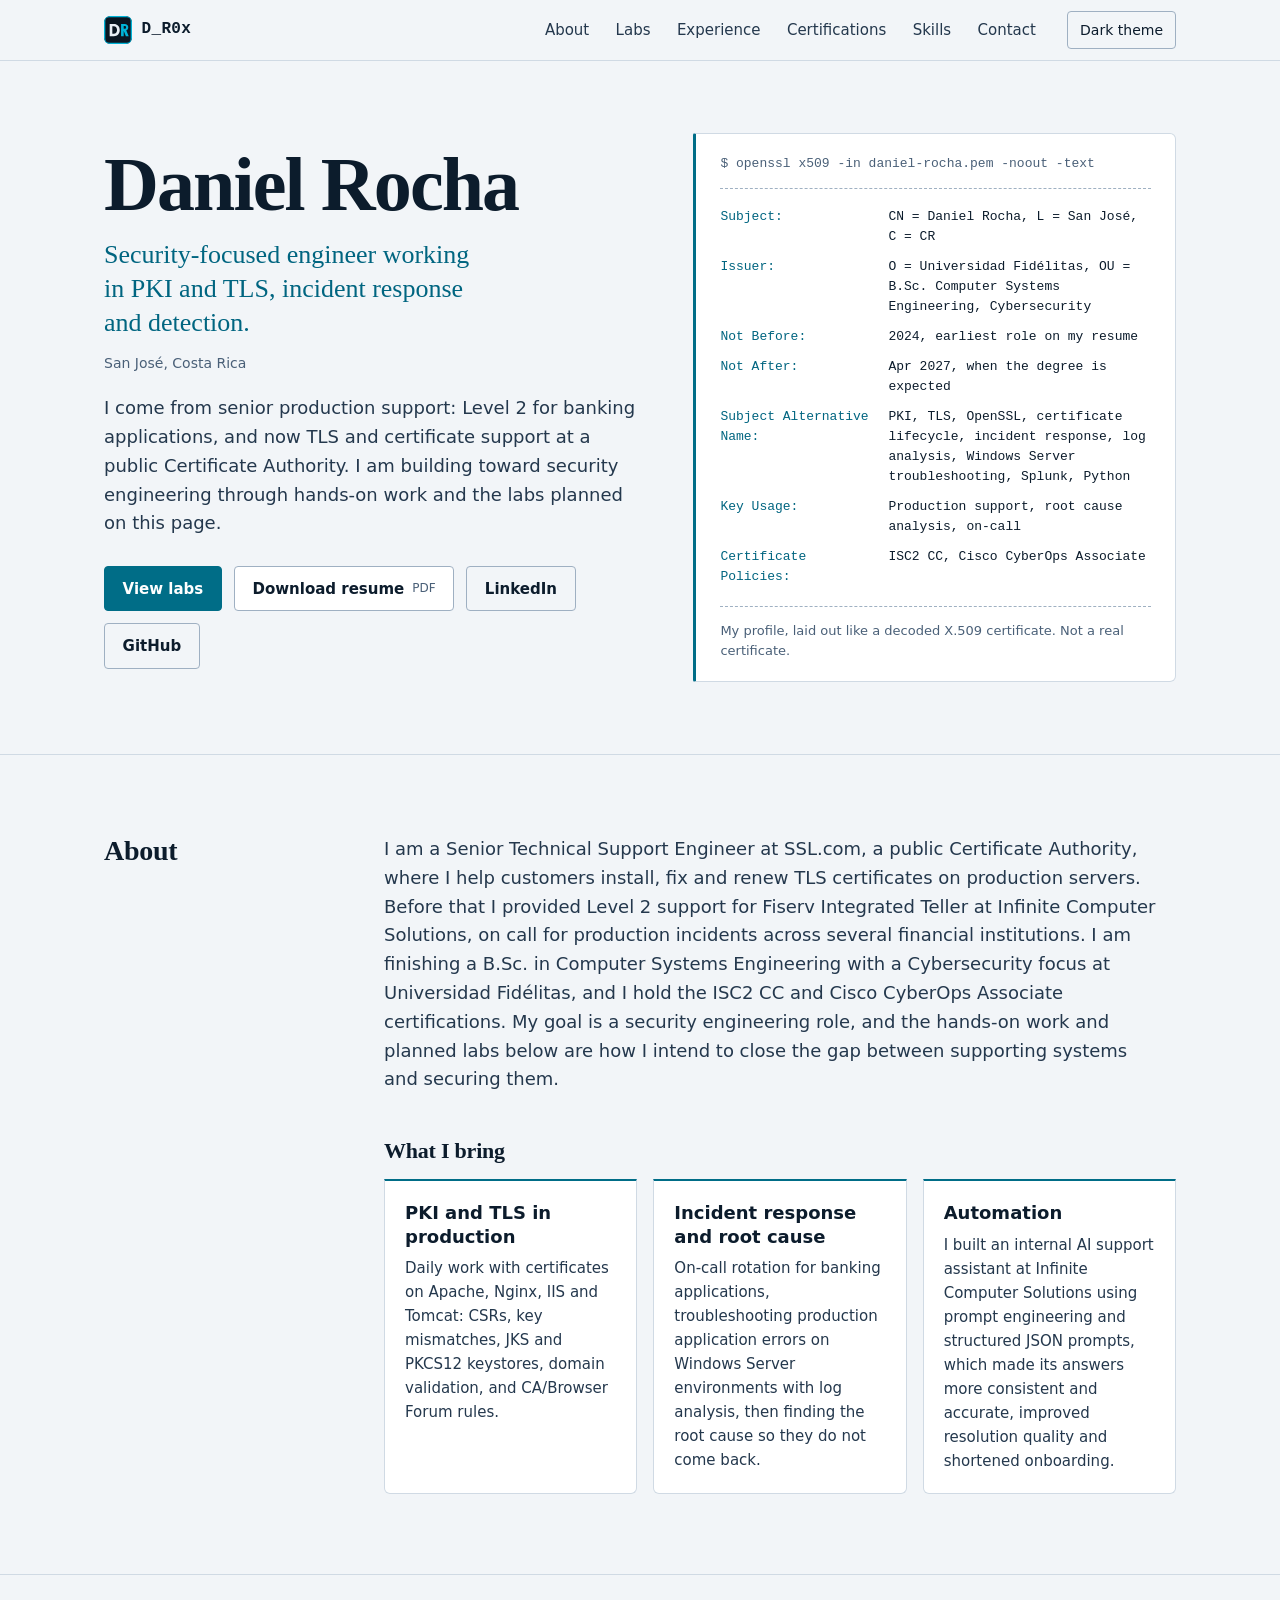
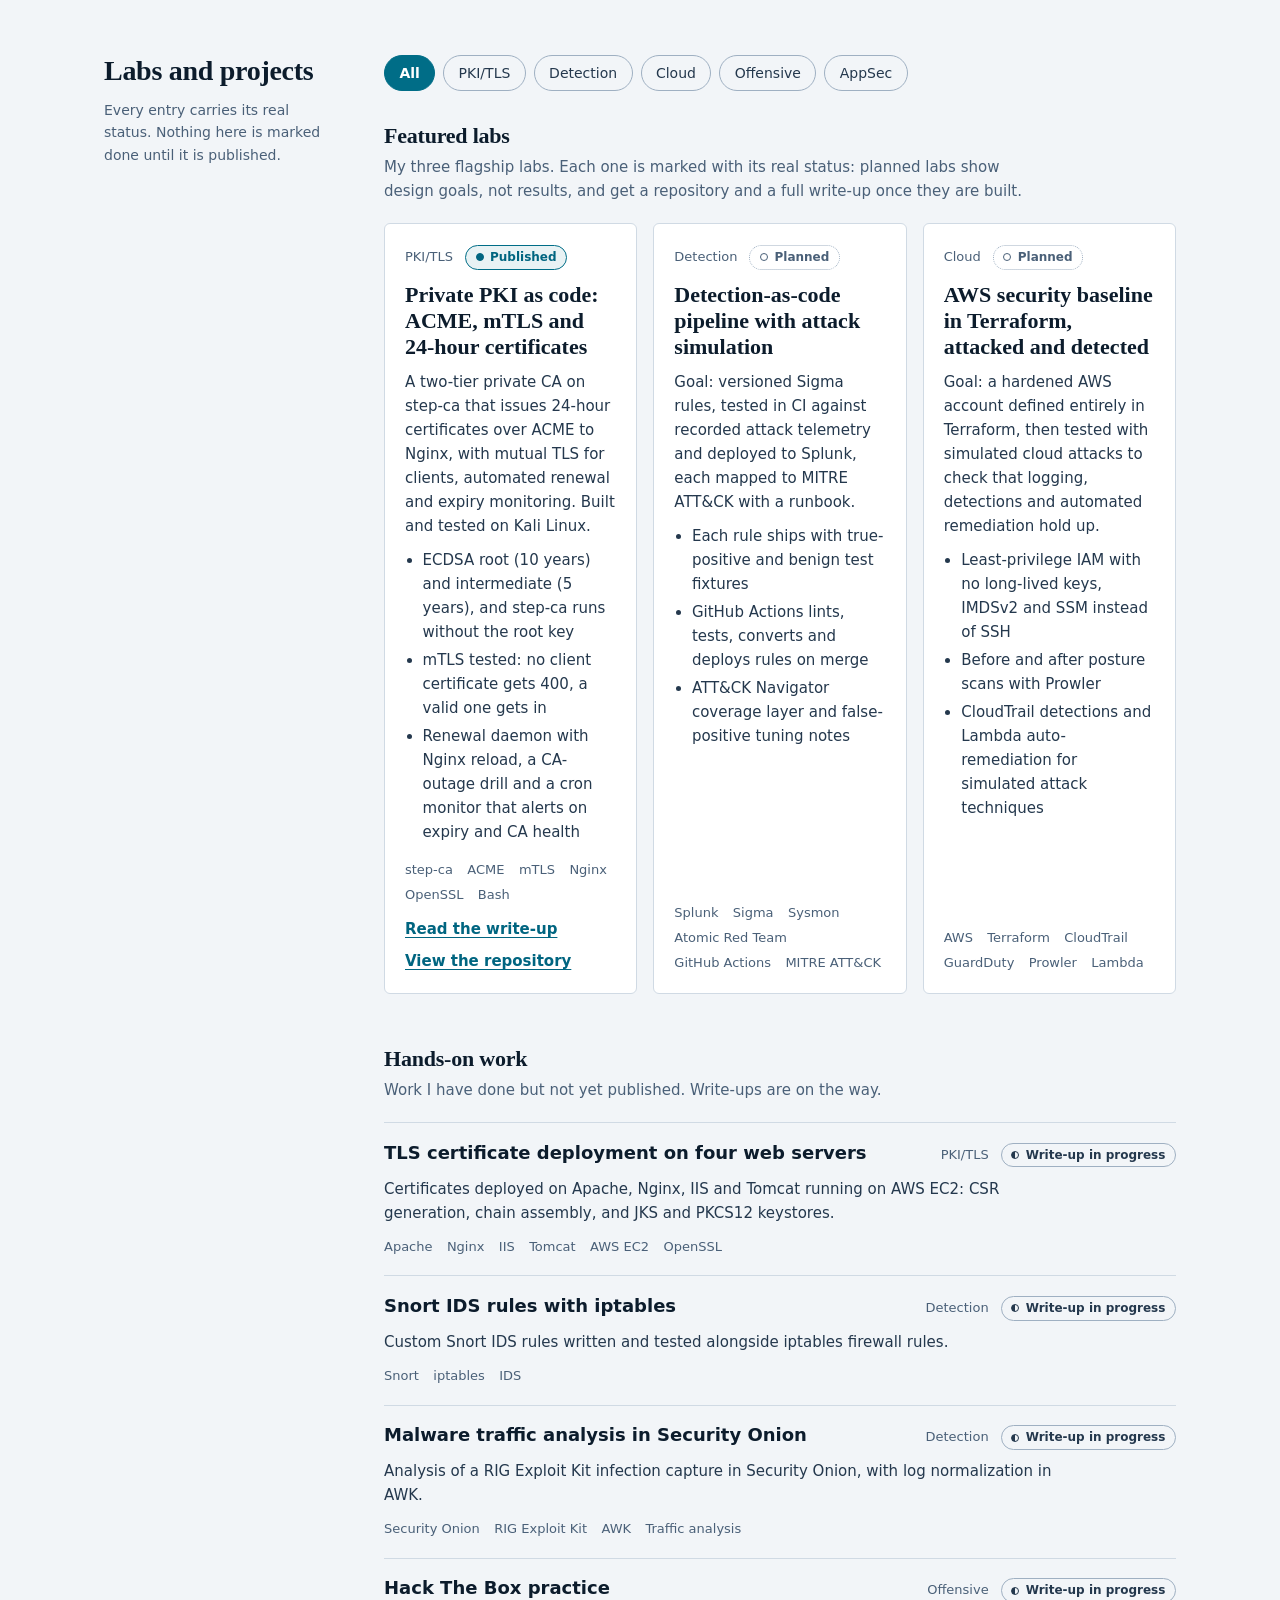
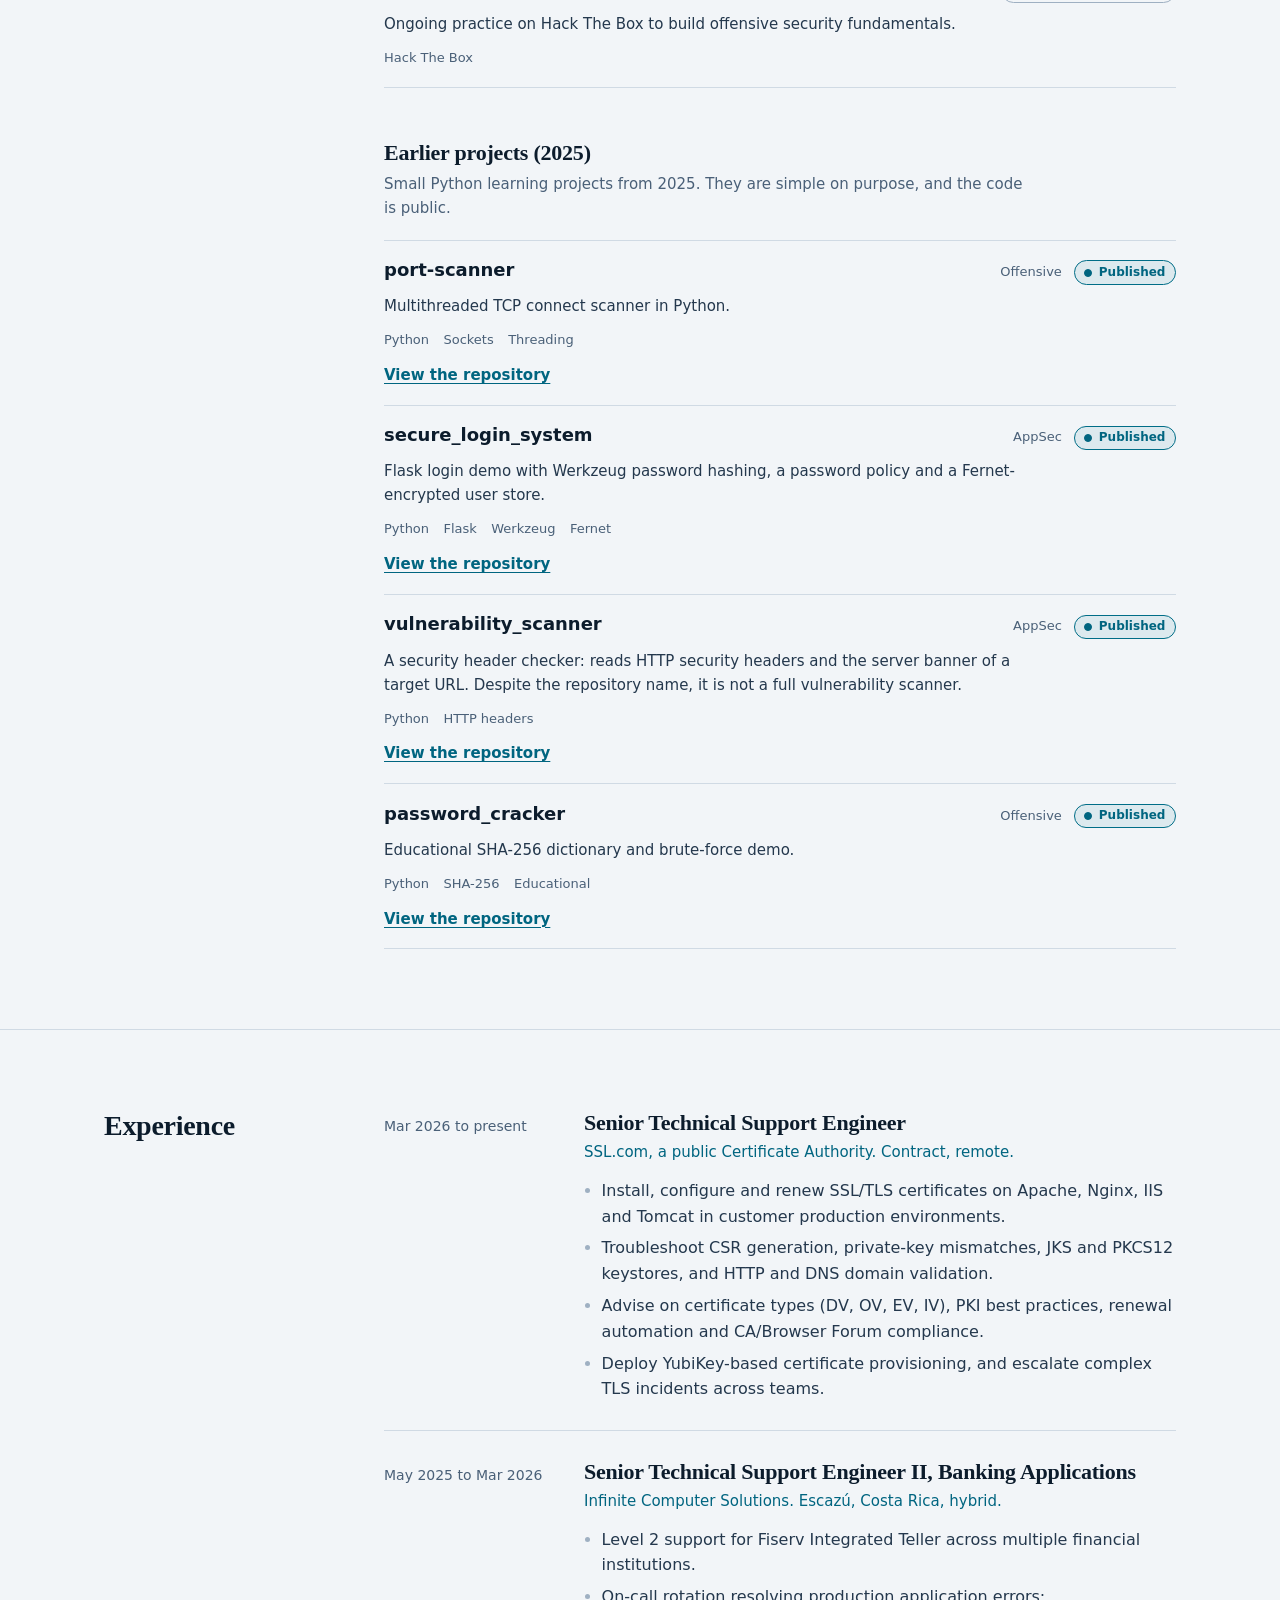
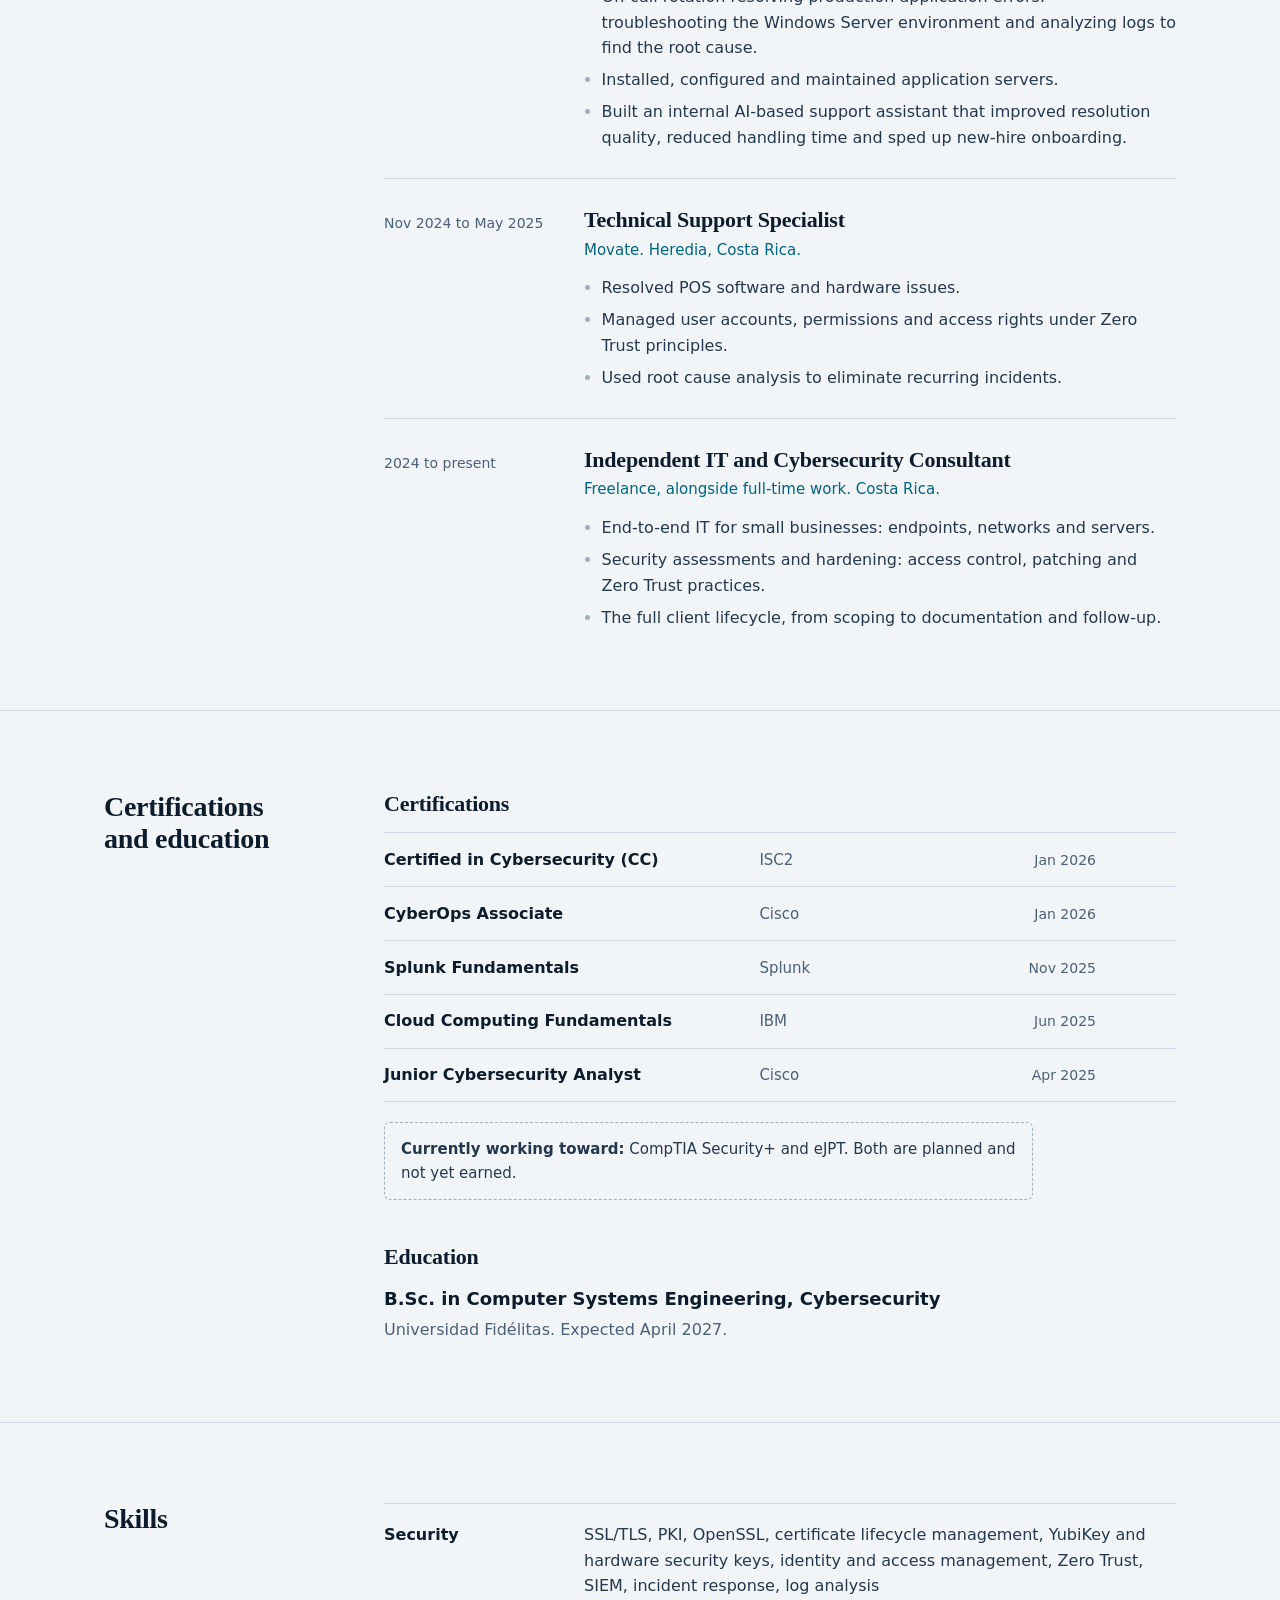
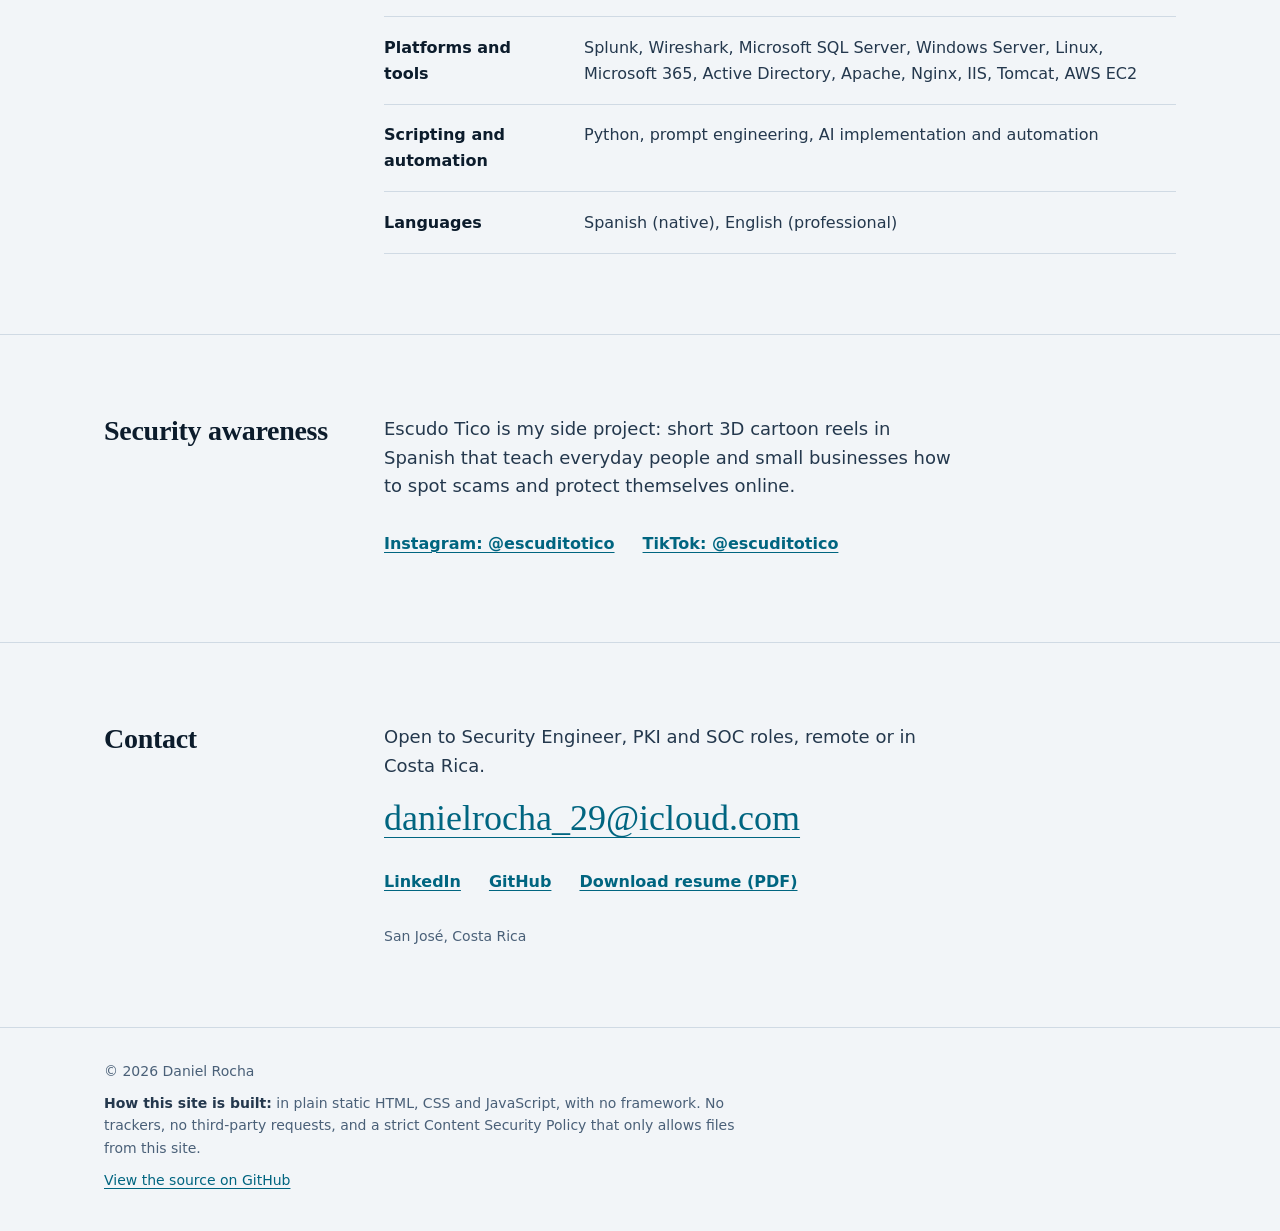
==== index.html @ aeaef0de "Experience: describe Infinite on-call work accurately (application errors, Windows Server), drop SQL" ====
<!DOCTYPE html>
<html lang="en">
<head>
  <meta charset="utf-8">
  <meta name="viewport" content="width=device-width, initial-scale=1">
  <meta http-equiv="Content-Security-Policy" content="default-src 'self'; script-src 'self'; style-src 'self'; img-src 'self'; font-src 'self'; connect-src 'none'; object-src 'none'; base-uri 'self'; form-action 'none'">
  <meta name="referrer" content="strict-origin-when-cross-origin">

  <title>Daniel Rocha | Security-focused engineer: PKI, TLS, incident response, detection</title>
  <meta name="description" content="Daniel Rocha is a security-focused engineer in San José, Costa Rica. He comes from senior production support in banking and at a public Certificate Authority, and does hands-on lab work in TLS and detection.">
  <meta name="author" content="Daniel Rocha">
  <link rel="canonical" href="https://rocha-29.github.io/my_portfolio/">

  <meta property="og:type" content="website">
  <meta property="og:site_name" content="Daniel Rocha">
  <meta property="og:title" content="Daniel Rocha | Security-focused engineer">
  <meta property="og:description" content="PKI and TLS, incident response and detection. Senior production support in banking and at a public Certificate Authority, building toward security engineering.">
  <meta property="og:url" content="https://rocha-29.github.io/my_portfolio/">
  <meta property="og:image" content="https://rocha-29.github.io/my_portfolio/assets/og-preview.png">
  <meta property="og:image:width" content="1200">
  <meta property="og:image:height" content="630">
  <meta property="og:image:alt" content="Daniel Rocha, security-focused engineer: PKI and TLS, incident response, detection.">
  <meta property="og:locale" content="en_US">
  <meta name="twitter:card" content="summary_large_image">
  <meta name="twitter:title" content="Daniel Rocha | Security-focused engineer">
  <meta name="twitter:description" content="PKI and TLS, incident response and detection. Senior production support in banking and at a public Certificate Authority, building toward security engineering.">
  <meta name="twitter:image" content="https://rocha-29.github.io/my_portfolio/assets/og-preview.png">
  <meta name="twitter:image:alt" content="Daniel Rocha, security-focused engineer: PKI and TLS, incident response, detection.">

  <meta name="color-scheme" content="dark light">
  <meta name="theme-color" content="#0b1622">
  <link rel="icon" href="assets/favicon.svg" type="image/svg+xml">
  <link rel="stylesheet" href="css/styles.css">
  <script src="js/theme.js"></script>

  <script type="application/ld+json">
  {
    "@context": "https://schema.org",
    "@type": "Person",
    "name": "Daniel Rocha",
    "alternateName": "D_R0x",
    "url": "https://rocha-29.github.io/my_portfolio/",
    "image": "https://rocha-29.github.io/my_portfolio/assets/og-preview.png",
    "email": "mailto:danielrocha_29@icloud.com",
    "jobTitle": "Senior Technical Support Engineer",
    "description": "Security-focused engineer working in PKI and TLS, incident response and detection.",
    "address": {
      "@type": "PostalAddress",
      "addressLocality": "San José",
      "addressCountry": "CR"
    },
    "alumniOf": {
      "@type": "CollegeOrUniversity",
      "name": "Universidad Fidélitas"
    },
    "worksFor": {
      "@type": "Organization",
      "name": "SSL.com"
    },
    "knowsLanguage": ["es", "en"],
    "knowsAbout": ["Public key infrastructure", "TLS", "OpenSSL", "Certificate lifecycle management", "Incident response", "Log analysis", "SIEM", "Splunk", "Python", "Prompt engineering"],
    "sameAs": [
      "https://www.linkedin.com/in/daniel-r-ba8a61173",
      "https://github.com/rocha-29"
    ]
  }
  </script>
</head>
<body>
  <a class="skip-link" href="#main">Skip to main content</a>

  <header class="site-header">
    <div class="wrap header-inner">
      <a class="wordmark" href="#top" aria-label="D_R0x, Daniel Rocha: back to top">
        <img src="assets/favicon.svg" alt="" width="28" height="28">
        <span>D_R0x</span>
      </a>
      <nav class="site-nav" aria-label="Main">
        <button type="button" class="menu-toggle" id="menu-toggle" aria-expanded="false" aria-controls="site-menu" hidden>Menu</button>
        <ul id="site-menu" class="site-menu">
          <li><a href="#about">About</a></li>
          <li><a href="#labs">Labs</a></li>
          <li><a href="#experience">Experience</a></li>
          <li><a href="#certifications">Certifications</a></li>
          <li><a href="#skills">Skills</a></li>
          <li><a href="#contact">Contact</a></li>
        </ul>
      </nav>
      <button type="button" class="theme-toggle" id="theme-toggle" hidden><span id="theme-toggle-label">Light theme</span></button>
    </div>
  </header>

  <main id="main" tabindex="-1">

    <!-- Hero -->
    <section class="hero" id="top" aria-labelledby="hero-title">
      <div class="wrap hero-grid">
        <div class="hero-copy">
          <h1 id="hero-title">Daniel Rocha</h1>
          <p class="positioning">Security-focused engineer working in PKI and TLS, incident response and detection.</p>
          <p class="location">San José, Costa Rica</p>
          <p class="value">I come from senior production support: Level 2 for banking applications, and now TLS and certificate support at a public Certificate Authority. I am building toward security engineering through hands-on work and the labs planned on this page.</p>
          <ul class="cta-list">
            <li><a class="button button--primary" href="#labs">View labs</a></li>
            <li><a class="button" href="assets/Daniel_Rocha_Resume.pdf" download>Download resume <span class="button-note">PDF</span></a></li>
            <li><a class="button button--quiet" href="https://www.linkedin.com/in/daniel-r-ba8a61173" rel="noopener noreferrer">LinkedIn</a></li>
            <li><a class="button button--quiet" href="https://github.com/rocha-29" rel="noopener noreferrer">GitHub</a></li>
          </ul>
        </div>

        <figure class="certificate" aria-labelledby="certificate-caption">
          <p class="certificate-command" aria-hidden="true">$ openssl x509 -in daniel-rocha.pem -noout -text</p>
          <dl class="certificate-fields">
            <div class="field">
              <dt>Subject</dt>
              <dd>CN = Daniel Rocha, L = San José, C = CR</dd>
            </div>
            <div class="field">
              <dt>Issuer</dt>
              <dd>O = Universidad Fidélitas, OU = B.Sc. Computer Systems Engineering, Cybersecurity</dd>
            </div>
            <div class="field">
              <dt>Not Before</dt>
              <dd>2024, earliest role on my resume</dd>
            </div>
            <div class="field">
              <dt>Not After</dt>
              <dd>Apr 2027, when the degree is expected</dd>
            </div>
            <div class="field">
              <dt>Subject Alternative Name</dt>
              <dd>PKI, TLS, OpenSSL, certificate lifecycle, incident response, log analysis, Windows Server troubleshooting, Splunk, Python</dd>
            </div>
            <div class="field">
              <dt>Key Usage</dt>
              <dd>Production support, root cause analysis, on-call</dd>
            </div>
            <div class="field">
              <dt>Certificate Policies</dt>
              <dd>ISC2 CC, Cisco CyberOps Associate</dd>
            </div>
          </dl>
          <figcaption id="certificate-caption">My profile, laid out like a decoded X.509 certificate. Not a real certificate.</figcaption>
        </figure>
      </div>
    </section>

    <!-- About -->
    <section class="section" id="about" aria-labelledby="about-title">
      <div class="wrap section-grid">
        <div class="section-rail">
          <h2 id="about-title">About</h2>
        </div>
        <div class="section-body">
          <div class="prose">
            <p>I am a Senior Technical Support Engineer at SSL.com, a public Certificate Authority, where I help customers install, fix and renew TLS certificates on production servers. Before that I provided Level 2 support for Fiserv Integrated Teller at Infinite Computer Solutions, on call for production incidents across several financial institutions. I am finishing a B.Sc. in Computer Systems Engineering with a Cybersecurity focus at Universidad Fidélitas, and I hold the ISC2 CC and Cisco CyberOps Associate certifications. My goal is a security engineering role, and the hands-on work and planned labs below are how I intend to close the gap between supporting systems and securing them.</p>
          </div>

          <h3 class="subhead">What I bring</h3>
          <ul class="bring-list">
            <li>
              <h4>PKI and TLS in production</h4>
              <p>Daily work with certificates on Apache, Nginx, IIS and Tomcat: CSRs, key mismatches, JKS and PKCS12 keystores, domain validation, and CA/Browser Forum rules.</p>
            </li>
            <li>
              <h4>Incident response and root cause</h4>
              <p>On-call rotation for banking applications, troubleshooting production application errors on Windows Server environments with log analysis, then finding the root cause so they do not come back.</p>
            </li>
            <li>
              <h4>Automation</h4>
              <p>I built an internal AI support assistant at Infinite Computer Solutions using prompt engineering and structured JSON prompts, which made its answers more consistent and accurate, improved resolution quality and shortened onboarding.</p>
            </li>
          </ul>
        </div>
      </div>
    </section>

    <!-- Labs -->
    <section class="section" id="labs" aria-labelledby="labs-title">
      <div class="wrap section-grid">
        <div class="section-rail">
          <h2 id="labs-title">Labs and projects</h2>
          <p class="rail-note">Every entry carries its real status. Nothing here is marked done until it is published.</p>
        </div>
        <div class="section-body">
          <div class="filters" id="lab-filters" role="group" aria-label="Filter labs by category" hidden></div>
          <p class="visually-hidden" id="lab-filter-status" role="status" aria-live="polite"></p>

          <div id="labs-root">
      <!-- BEGIN:labs -->
      <section class="lab-group lab-group--featured" id="labs-featured" aria-labelledby="labs-featured-title">
        <h3 id="labs-featured-title">Featured labs</h3>
        <p class="group-note">My three flagship labs. Each one is marked with its real status: planned labs show design goals, not results, and get a repository and a full write-up once they are built.</p>
        <ul class="lab-list">
        <li class="lab" id="flagship-1" data-category="PKI/TLS">
          <div class="lab-head">
            <h4 class="lab-title">Private PKI as code: ACME, mTLS and 24-hour certificates</h4>
            <p class="lab-meta"><span class="category">PKI/TLS</span> <span class="badge badge--published">Published</span></p>
          </div>
          <p class="lab-summary">A two-tier private CA on step-ca that issues 24-hour certificates over ACME to Nginx, with mutual TLS for clients, automated renewal and expiry monitoring. Built and tested on Kali Linux.</p>
          <ul class="lab-highlights">
            <li>ECDSA root (10 years) and intermediate (5 years), and step-ca runs without the root key</li>
            <li>mTLS tested: no client certificate gets 400, a valid one gets in</li>
            <li>Renewal daemon with Nginx reload, a CA-outage drill and a cron monitor that alerts on expiry and CA health</li>
          </ul>
          <ul class="tags" aria-label="Tools and topics">
            <li>step-ca</li>
            <li>ACME</li>
            <li>mTLS</li>
            <li>Nginx</li>
            <li>OpenSSL</li>
            <li>Bash</li>
          </ul>
          <p class="lab-links">
            <a href="https://github.com/rocha-29/private-pki-lab#readme" rel="noopener noreferrer" aria-label="Read the write-up for Private PKI as code: ACME, mTLS and 24-hour certificates">Read the write-up</a>
            <a href="https://github.com/rocha-29/private-pki-lab" rel="noopener noreferrer" aria-label="View the repository for Private PKI as code: ACME, mTLS and 24-hour certificates">View the repository</a>
          </p>
        </li>
        <li class="lab" id="flagship-2" data-category="Detection">
          <div class="lab-head">
            <h4 class="lab-title">Detection-as-code pipeline with attack simulation</h4>
            <p class="lab-meta"><span class="category">Detection</span> <span class="badge badge--planned">Planned</span></p>
          </div>
          <p class="lab-summary">Goal: versioned Sigma rules, tested in CI against recorded attack telemetry and deployed to Splunk, each mapped to MITRE ATT&amp;CK with a runbook.</p>
          <ul class="lab-highlights">
            <li>Each rule ships with true-positive and benign test fixtures</li>
            <li>GitHub Actions lints, tests, converts and deploys rules on merge</li>
            <li>ATT&amp;CK Navigator coverage layer and false-positive tuning notes</li>
          </ul>
          <ul class="tags" aria-label="Tools and topics">
            <li>Splunk</li>
            <li>Sigma</li>
            <li>Sysmon</li>
            <li>Atomic Red Team</li>
            <li>GitHub Actions</li>
            <li>MITRE ATT&amp;CK</li>
          </ul>
        </li>
        <li class="lab" id="flagship-3" data-category="Cloud">
          <div class="lab-head">
            <h4 class="lab-title">AWS security baseline in Terraform, attacked and detected</h4>
            <p class="lab-meta"><span class="category">Cloud</span> <span class="badge badge--planned">Planned</span></p>
          </div>
          <p class="lab-summary">Goal: a hardened AWS account defined entirely in Terraform, then tested with simulated cloud attacks to check that logging, detections and automated remediation hold up.</p>
          <ul class="lab-highlights">
            <li>Least-privilege IAM with no long-lived keys, IMDSv2 and SSM instead of SSH</li>
            <li>Before and after posture scans with Prowler</li>
            <li>CloudTrail detections and Lambda auto-remediation for simulated attack techniques</li>
          </ul>
          <ul class="tags" aria-label="Tools and topics">
            <li>AWS</li>
            <li>Terraform</li>
            <li>CloudTrail</li>
            <li>GuardDuty</li>
            <li>Prowler</li>
            <li>Lambda</li>
          </ul>
        </li>
        </ul>
      </section>
      <section class="lab-group lab-group--rows" id="labs-hands-on" aria-labelledby="labs-hands-on-title">
        <h3 id="labs-hands-on-title">Hands-on work</h3>
        <p class="group-note">Work I have done but not yet published. Write-ups are on the way.</p>
        <ul class="lab-list">
        <li class="lab" id="tls-deployment" data-category="PKI/TLS">
          <div class="lab-head">
            <h4 class="lab-title">TLS certificate deployment on four web servers</h4>
            <p class="lab-meta"><span class="category">PKI/TLS</span> <span class="badge badge--writeup">Write-up in progress</span></p>
          </div>
          <p class="lab-summary">Certificates deployed on Apache, Nginx, IIS and Tomcat running on AWS EC2: CSR generation, chain assembly, and JKS and PKCS12 keystores.</p>
          <ul class="tags" aria-label="Tools and topics">
            <li>Apache</li>
            <li>Nginx</li>
            <li>IIS</li>
            <li>Tomcat</li>
            <li>AWS EC2</li>
            <li>OpenSSL</li>
          </ul>
        </li>
        <li class="lab" id="snort-iptables" data-category="Detection">
          <div class="lab-head">
            <h4 class="lab-title">Snort IDS rules with iptables</h4>
            <p class="lab-meta"><span class="category">Detection</span> <span class="badge badge--writeup">Write-up in progress</span></p>
          </div>
          <p class="lab-summary">Custom Snort IDS rules written and tested alongside iptables firewall rules.</p>
          <ul class="tags" aria-label="Tools and topics">
            <li>Snort</li>
            <li>iptables</li>
            <li>IDS</li>
          </ul>
        </li>
        <li class="lab" id="security-onion-rig-ek" data-category="Detection">
          <div class="lab-head">
            <h4 class="lab-title">Malware traffic analysis in Security Onion</h4>
            <p class="lab-meta"><span class="category">Detection</span> <span class="badge badge--writeup">Write-up in progress</span></p>
          </div>
          <p class="lab-summary">Analysis of a RIG Exploit Kit infection capture in Security Onion, with log normalization in AWK.</p>
          <ul class="tags" aria-label="Tools and topics">
            <li>Security Onion</li>
            <li>RIG Exploit Kit</li>
            <li>AWK</li>
            <li>Traffic analysis</li>
          </ul>
        </li>
        <li class="lab" id="hack-the-box" data-category="Offensive">
          <div class="lab-head">
            <h4 class="lab-title">Hack The Box practice</h4>
            <p class="lab-meta"><span class="category">Offensive</span> <span class="badge badge--writeup">Write-up in progress</span></p>
          </div>
          <p class="lab-summary">Ongoing practice on Hack The Box to build offensive security fundamentals.</p>
          <ul class="tags" aria-label="Tools and topics">
            <li>Hack The Box</li>
          </ul>
        </li>
        </ul>
      </section>
      <section class="lab-group lab-group--rows" id="labs-earlier" aria-labelledby="labs-earlier-title">
        <h3 id="labs-earlier-title">Earlier projects (2025)</h3>
        <p class="group-note">Small Python learning projects from 2025. They are simple on purpose, and the code is public.</p>
        <ul class="lab-list">
        <li class="lab" id="port-scanner" data-category="Offensive">
          <div class="lab-head">
            <h4 class="lab-title">port-scanner</h4>
            <p class="lab-meta"><span class="category">Offensive</span> <span class="badge badge--published">Published</span></p>
          </div>
          <p class="lab-summary">Multithreaded TCP connect scanner in Python.</p>
          <ul class="tags" aria-label="Tools and topics">
            <li>Python</li>
            <li>Sockets</li>
            <li>Threading</li>
          </ul>
          <p class="lab-links">
            <a href="https://github.com/rocha-29/port-scanner" rel="noopener noreferrer" aria-label="View the repository for port-scanner">View the repository</a>
          </p>
        </li>
        <li class="lab" id="secure-login-system" data-category="AppSec">
          <div class="lab-head">
            <h4 class="lab-title">secure_login_system</h4>
            <p class="lab-meta"><span class="category">AppSec</span> <span class="badge badge--published">Published</span></p>
          </div>
          <p class="lab-summary">Flask login demo with Werkzeug password hashing, a password policy and a Fernet-encrypted user store.</p>
          <ul class="tags" aria-label="Tools and topics">
            <li>Python</li>
            <li>Flask</li>
            <li>Werkzeug</li>
            <li>Fernet</li>
          </ul>
          <p class="lab-links">
            <a href="https://github.com/rocha-29/secure_login_system" rel="noopener noreferrer" aria-label="View the repository for secure_login_system">View the repository</a>
          </p>
        </li>
        <li class="lab" id="security-header-checker" data-category="AppSec">
          <div class="lab-head">
            <h4 class="lab-title">vulnerability_scanner</h4>
            <p class="lab-meta"><span class="category">AppSec</span> <span class="badge badge--published">Published</span></p>
          </div>
          <p class="lab-summary">A security header checker: reads HTTP security headers and the server banner of a target URL. Despite the repository name, it is not a full vulnerability scanner.</p>
          <ul class="tags" aria-label="Tools and topics">
            <li>Python</li>
            <li>HTTP headers</li>
          </ul>
          <p class="lab-links">
            <a href="https://github.com/rocha-29/vulnerability_scanner" rel="noopener noreferrer" aria-label="View the repository for vulnerability_scanner">View the repository</a>
          </p>
        </li>
        <li class="lab" id="password-cracker" data-category="Offensive">
          <div class="lab-head">
            <h4 class="lab-title">password_cracker</h4>
            <p class="lab-meta"><span class="category">Offensive</span> <span class="badge badge--published">Published</span></p>
          </div>
          <p class="lab-summary">Educational SHA-256 dictionary and brute-force demo.</p>
          <ul class="tags" aria-label="Tools and topics">
            <li>Python</li>
            <li>SHA-256</li>
            <li>Educational</li>
          </ul>
          <p class="lab-links">
            <a href="https://github.com/rocha-29/password_cracker" rel="noopener noreferrer" aria-label="View the repository for password_cracker">View the repository</a>
          </p>
        </li>
        </ul>
      </section>
      <!-- END:labs -->
          </div>
        </div>
      </div>
    </section>

    <!-- Experience -->
    <section class="section" id="experience" aria-labelledby="experience-title">
      <div class="wrap section-grid">
        <div class="section-rail">
          <h2 id="experience-title">Experience</h2>
        </div>
        <div class="section-body">
          <ol class="timeline">
            <li class="role">
              <p class="role-dates"><time datetime="2026-03">Mar 2026</time> to present</p>
              <div class="role-body">
                <h3>Senior Technical Support Engineer</h3>
                <p class="role-org">SSL.com, a public Certificate Authority. Contract, remote.</p>
                <ul>
                  <li>Install, configure and renew SSL/TLS certificates on Apache, Nginx, IIS and Tomcat in customer production environments.</li>
                  <li>Troubleshoot CSR generation, private-key mismatches, JKS and PKCS12 keystores, and HTTP and DNS domain validation.</li>
                  <li>Advise on certificate types (DV, OV, EV, IV), PKI best practices, renewal automation and CA/Browser Forum compliance.</li>
                  <li>Deploy YubiKey-based certificate provisioning, and escalate complex TLS incidents across teams.</li>
                </ul>
              </div>
            </li>
            <li class="role">
              <p class="role-dates"><time datetime="2025-05">May 2025</time> to <time datetime="2026-03">Mar 2026</time></p>
              <div class="role-body">
                <h3>Senior Technical Support Engineer II, Banking Applications</h3>
                <p class="role-org">Infinite Computer Solutions. Escazú, Costa Rica, hybrid.</p>
                <ul>
                  <li>Level 2 support for Fiserv Integrated Teller across multiple financial institutions.</li>
                  <li>On-call rotation resolving production application errors: troubleshooting the Windows Server environment and analyzing logs to find the root cause.</li>
                  <li>Installed, configured and maintained application servers.</li>
                  <li>Built an internal AI-based support assistant that improved resolution quality, reduced handling time and sped up new-hire onboarding.</li>
                </ul>
              </div>
            </li>
            <li class="role">
              <p class="role-dates"><time datetime="2024-11">Nov 2024</time> to <time datetime="2025-05">May 2025</time></p>
              <div class="role-body">
                <h3>Technical Support Specialist</h3>
                <p class="role-org">Movate. Heredia, Costa Rica.</p>
                <ul>
                  <li>Resolved POS software and hardware issues.</li>
                  <li>Managed user accounts, permissions and access rights under Zero Trust principles.</li>
                  <li>Used root cause analysis to eliminate recurring incidents.</li>
                </ul>
              </div>
            </li>
            <li class="role">
              <p class="role-dates"><time datetime="2024">2024</time> to present</p>
              <div class="role-body">
                <h3>Independent IT and Cybersecurity Consultant</h3>
                <p class="role-org">Freelance, alongside full-time work. Costa Rica.</p>
                <ul>
                  <li>End-to-end IT for small businesses: endpoints, networks and servers.</li>
                  <li>Security assessments and hardening: access control, patching and Zero Trust practices.</li>
                  <li>The full client lifecycle, from scoping to documentation and follow-up.</li>
                </ul>
              </div>
            </li>
          </ol>
        </div>
      </div>
    </section>

    <!-- Certifications and education -->
    <section class="section" id="certifications" aria-labelledby="certifications-title">
      <div class="wrap section-grid">
        <div class="section-rail">
          <h2 id="certifications-title">Certifications and education</h2>
        </div>
        <div class="section-body">
          <h3 class="subhead subhead--first">Certifications</h3>
          <ul class="cert-list" id="certs-root">
      <!-- BEGIN:certs -->
        <li class="cert">
          <span class="cert-name">Certified in Cybersecurity (CC)</span>
          <span class="cert-issuer">ISC2</span>
          <span class="cert-date">Jan 2026</span>
        </li>
        <li class="cert">
          <span class="cert-name">CyberOps Associate</span>
          <span class="cert-issuer">Cisco</span>
          <span class="cert-date">Jan 2026</span>
        </li>
        <li class="cert">
          <span class="cert-name">Splunk Fundamentals</span>
          <span class="cert-issuer">Splunk</span>
          <span class="cert-date">Nov 2025</span>
        </li>
        <li class="cert">
          <span class="cert-name">Cloud Computing Fundamentals</span>
          <span class="cert-issuer">IBM</span>
          <span class="cert-date">Jun 2025</span>
        </li>
        <li class="cert">
          <span class="cert-name">Junior Cybersecurity Analyst</span>
          <span class="cert-issuer">Cisco</span>
          <span class="cert-date">Apr 2025</span>
        </li>
      <!-- END:certs -->
          </ul>
          <p class="toward"><strong>Currently working toward:</strong> CompTIA Security+ and eJPT. Both are planned and not yet earned.</p>

          <h3 class="subhead">Education</h3>
          <div class="education">
            <p class="education-degree">B.Sc. in Computer Systems Engineering, Cybersecurity</p>
            <p class="education-school">Universidad Fidélitas. Expected April 2027.</p>
          </div>
        </div>
      </div>
    </section>

    <!-- Skills -->
    <section class="section" id="skills" aria-labelledby="skills-title">
      <div class="wrap section-grid">
        <div class="section-rail">
          <h2 id="skills-title">Skills</h2>
        </div>
        <div class="section-body">
          <dl class="skills">
            <div class="skill-group">
              <dt>Security</dt>
              <dd>SSL/TLS, PKI, OpenSSL, certificate lifecycle management, YubiKey and hardware security keys, identity and access management, Zero Trust, SIEM, incident response, log analysis</dd>
            </div>
            <div class="skill-group">
              <dt>Platforms and tools</dt>
              <dd>Splunk, Wireshark, Microsoft SQL Server, Windows Server, Linux, Microsoft 365, Active Directory, Apache, Nginx, IIS, Tomcat, AWS EC2</dd>
            </div>
            <div class="skill-group">
              <dt>Scripting and automation</dt>
              <dd>Python, prompt engineering, AI implementation and automation</dd>
            </div>
            <div class="skill-group">
              <dt>Languages</dt>
              <dd>Spanish (native), English (professional)</dd>
            </div>
          </dl>
        </div>
      </div>
    </section>

    <!-- Contact -->
    <section class="section" id="outreach" aria-labelledby="outreach-title">
      <div class="wrap section-grid">
        <div class="section-rail">
          <h2 id="outreach-title">Security awareness</h2>
        </div>
        <div class="section-body">
          <p class="contact-lead">Escudo Tico is my side project: short 3D cartoon reels in Spanish that teach everyday people and small businesses how to spot scams and protect themselves online.</p>
          <ul class="contact-links">
            <li><a href="https://www.instagram.com/escuditotico/" rel="noopener noreferrer">Instagram: @escuditotico</a></li>
            <li><a href="https://www.tiktok.com/@escuditotico" rel="noopener noreferrer">TikTok: @escuditotico</a></li>
          </ul>
        </div>
      </div>
    </section>

    <section class="section section--contact" id="contact" aria-labelledby="contact-title">
      <div class="wrap section-grid">
        <div class="section-rail">
          <h2 id="contact-title">Contact</h2>
        </div>
        <div class="section-body">
          <p class="contact-lead">Open to Security Engineer, PKI and SOC roles, remote or in Costa Rica.</p>
          <p class="contact-email"><a href="mailto:danielrocha_29@icloud.com">danielrocha_29@icloud.com</a></p>
          <ul class="contact-links">
            <li><a href="https://www.linkedin.com/in/daniel-r-ba8a61173" rel="noopener noreferrer">LinkedIn</a></li>
            <li><a href="https://github.com/rocha-29" rel="noopener noreferrer">GitHub</a></li>
            <li><a href="assets/Daniel_Rocha_Resume.pdf" download>Download resume (PDF)</a></li>
          </ul>
          <p class="contact-location">San José, Costa Rica</p>
        </div>
      </div>
    </section>
  </main>

  <footer class="site-footer">
    <div class="wrap footer-inner">
      <p>© 2026 Daniel Rocha</p>
      <p class="footer-build"><strong>How this site is built:</strong> in plain static HTML, CSS and JavaScript, with no framework. No trackers, no third-party requests, and a strict Content Security Policy that only allows files from this site.</p>
      <p><a href="https://github.com/rocha-29/my_portfolio" rel="noopener noreferrer">View the source on GitHub</a></p>
    </div>
  </footer>

  <script src="js/data.js" defer></script>
  <script src="js/render.js" defer></script>
  <script src="js/main.js" defer></script>
</body>
</html>
---- css/styles.css ----
/* ==========================================================================
   Daniel Rocha portfolio
   Tokens, base, layout, components. No external fonts or assets.
   ========================================================================== */

/* ---------- Tokens ---------- */
:root {
  /* Dark theme (default) */
  --bg: #0b1622;
  --surface: #101f30;
  --raised: #15283c;
  --line: #25394f;
  --line-strong: #3a5470;
  --ink: #e8eef5;
  --ink-soft: #c3d0de;
  --muted: #9bafc4;
  --accent: #00b4d8;
  --accent-ink: #4fd1ee;
  --on-accent: #04202a;
  --accent-wash: rgba(0, 180, 216, 0.12);
  --focus: #7fe3fa;

  --font-display: Charter, "Bitstream Charter", "Sitka Text", Cambria, "Iowan Old Style", Georgia, serif;
  --font-body: system-ui, -apple-system, "Segoe UI", Roboto, "Helvetica Neue", "Noto Sans", Arial, sans-serif;
  --font-mono: ui-monospace, "SF Mono", "Cascadia Mono", Menlo, Consolas, "Liberation Mono", "DejaVu Sans Mono", monospace;

  --step--1: 0.875rem;
  --step-0: 1rem;
  --step-1: 1.125rem;
  --step-2: 1.375rem;
  --step-3: 1.75rem;
  --step-4: clamp(2.75rem, 1.6rem + 5.2vw, 4.75rem);

  --wrap: 72rem;
  --gutter: clamp(1.125rem, 4vw, 2.5rem);
  --header-h: 3.75rem;

  color-scheme: dark;
}

/* Light theme: explicit choice */
:root[data-theme="light"] {
  --bg: #f2f5f8;
  --surface: #ffffff;
  --raised: #e9eef3;
  --line: #d0dae4;
  --line-strong: #9fb0c2;
  --ink: #0c1c2c;
  --ink-soft: #24384d;
  --muted: #4a6078;
  --accent: #006d87;
  --accent-ink: #006580;
  --on-accent: #ffffff;
  --accent-wash: rgba(0, 109, 135, 0.09);
  --focus: #005a70;
  color-scheme: light;
}

/* Light theme: system preference, when no choice is saved */
@media (prefers-color-scheme: light) {
  :root:not([data-theme]) {
    --bg: #f2f5f8;
    --surface: #ffffff;
    --raised: #e9eef3;
    --line: #d0dae4;
    --line-strong: #9fb0c2;
    --ink: #0c1c2c;
    --ink-soft: #24384d;
    --muted: #4a6078;
    --accent: #006d87;
    --accent-ink: #006580;
    --on-accent: #ffffff;
    --accent-wash: rgba(0, 109, 135, 0.09);
    --focus: #005a70;
    color-scheme: light;
  }
}

/* ---------- Base ---------- */
*,
*::before,
*::after {
  box-sizing: border-box;
}

html {
  -webkit-text-size-adjust: 100%;
  text-size-adjust: 100%;
  scroll-padding-top: calc(var(--header-h) + 1rem);
}

@media (prefers-reduced-motion: no-preference) {
  html {
    scroll-behavior: smooth;
  }
}

body {
  margin: 0;
  background: var(--bg);
  color: var(--ink);
  font-family: var(--font-body);
  font-size: var(--step-0);
  line-height: 1.6;
  overflow-wrap: break-word;
}

h1, h2, h3, h4, p, ul, ol, dl, dd, figure {
  margin: 0;
}

ul, ol {
  padding: 0;
  list-style: none;
}

h1, h2, h3 {
  font-family: var(--font-display);
  font-weight: 700;
  line-height: 1.15;
  letter-spacing: -0.01em;
  text-wrap: balance;
}

a {
  color: var(--accent-ink);
  text-decoration-thickness: 1px;
  text-underline-offset: 0.2em;
}

a:hover {
  text-decoration-thickness: 2px;
}

:focus-visible {
  outline: 2px solid var(--focus);
  outline-offset: 3px;
  border-radius: 2px;
}

main:focus {
  outline: none;
}

[hidden] {
  display: none !important;
}

img {
  max-width: 100%;
  height: auto;
  display: block;
}

.wrap {
  width: 100%;
  max-width: var(--wrap);
  margin-inline: auto;
  padding-inline: var(--gutter);
}

.visually-hidden {
  position: absolute;
  width: 1px;
  height: 1px;
  margin: -1px;
  padding: 0;
  overflow: hidden;
  clip: rect(0 0 0 0);
  clip-path: inset(50%);
  white-space: nowrap;
  border: 0;
}

.skip-link {
  position: absolute;
  left: 0.75rem;
  top: -4rem;
  z-index: 100;
  padding: 0.6rem 1rem;
  background: var(--accent);
  color: var(--on-accent);
  font-weight: 600;
  text-decoration: none;
  border-radius: 4px;
}

.skip-link:focus {
  top: 0.75rem;
}

/* ---------- Header ---------- */
.site-header {
  position: sticky;
  top: 0;
  z-index: 50;
  background: var(--bg);
  border-bottom: 1px solid var(--line);
}

.header-inner {
  display: flex;
  align-items: center;
  flex-wrap: wrap;
  gap: 0.5rem 1.25rem;
  min-height: var(--header-h);
  padding-block: 0.5rem;
}

.wordmark {
  display: inline-flex;
  align-items: center;
  gap: 0.6rem;
  color: var(--ink);
  font-family: var(--font-mono);
  font-size: var(--step-0);
  font-weight: 700;
  letter-spacing: 0.02em;
  text-decoration: none;
  margin-right: auto;
}

.wordmark img {
  border-radius: 6px;
}

.site-menu {
  display: flex;
  flex-wrap: wrap;
  gap: 0.25rem 0.25rem;
}

.site-menu a {
  display: block;
  padding: 0.45rem 0.7rem;
  color: var(--ink-soft);
  font-size: 0.9375rem;
  text-decoration: none;
  border-radius: 4px;
}

.site-menu a:hover {
  color: var(--ink);
  background: var(--raised);
}

.menu-toggle,
.theme-toggle {
  font: inherit;
  font-size: var(--step--1);
  color: var(--ink);
  background: transparent;
  border: 1px solid var(--line-strong);
  border-radius: 4px;
  padding: 0.4rem 0.75rem;
  min-height: 2.25rem;
  cursor: pointer;
}

.menu-toggle:hover,
.theme-toggle:hover {
  background: var(--raised);
}

.menu-toggle {
  display: none;
}

/* Collapsed menu: only when scripts run, so the links are never unreachable. */
@media (max-width: 51.99rem) {
  .js .menu-toggle {
    display: inline-block;
  }

  .js .menu-toggle[aria-expanded="true"] {
    background: var(--raised);
    border-color: var(--accent);
  }

  .js .site-menu {
    display: none;
    position: absolute;
    left: 0;
    right: 0;
    top: 100%;
    flex-direction: column;
    gap: 0;
    padding: 0.5rem var(--gutter) 1rem;
    background: var(--bg);
    border-bottom: 1px solid var(--line);
  }

  .js .site-menu.is-open {
    display: flex;
  }

  .js .site-menu a {
    padding: 0.8rem 0.25rem;
    font-size: var(--step-1);
    border-bottom: 1px solid var(--line);
    border-radius: 0;
  }

  .js .site-menu li:last-child a {
    border-bottom: 0;
  }
}

/* ---------- Hero ---------- */
.hero {
  padding-block: clamp(2rem, 6vw, 4.5rem) clamp(2.5rem, 6vw, 4.5rem);
  border-bottom: 1px solid var(--line);
}

.hero-grid {
  display: grid;
  gap: 2.5rem;
  align-items: center;
}

@media (min-width: 62rem) {
  .hero-grid {
    grid-template-columns: minmax(0, 1.05fr) minmax(0, 0.95fr);
    gap: 3.5rem;
  }
}

.hero h1 {
  font-size: var(--step-4);
  line-height: 1;
  letter-spacing: -0.025em;
}

.positioning {
  margin-top: 1rem;
  max-width: 30ch;
  font-family: var(--font-display);
  font-size: clamp(1.25rem, 1rem + 1.1vw, 1.625rem);
  line-height: 1.3;
  color: var(--accent-ink);
}

.location {
  margin-top: 0.75rem;
  color: var(--muted);
  font-size: var(--step--1);
}

.value {
  margin-top: 1.25rem;
  max-width: 58ch;
  font-size: var(--step-1);
  color: var(--ink-soft);
}

.cta-list {
  display: flex;
  flex-wrap: wrap;
  gap: 0.75rem;
  margin-top: 1.75rem;
}

.button {
  display: inline-flex;
  align-items: center;
  gap: 0.5rem;
  min-height: 2.75rem;
  padding: 0.6rem 1.1rem;
  color: var(--ink);
  background: var(--surface);
  border: 1px solid var(--line-strong);
  border-radius: 4px;
  font-weight: 600;
  font-size: 0.9375rem;
  text-decoration: none;
  transition: background-color 120ms ease, border-color 120ms ease;
}

.button:hover {
  border-color: var(--accent);
  background: var(--raised);
}

.button--primary {
  color: var(--on-accent);
  background: var(--accent);
  border-color: var(--accent);
}

.button--primary:hover {
  background: var(--accent-ink);
  border-color: var(--accent-ink);
}

.button--quiet {
  background: transparent;
}

.button-note {
  font-size: 0.75rem;
  font-weight: 500;
  color: var(--muted);
}

/* The one decorative idea on the page: the profile as a decoded certificate. */
.certificate {
  background: var(--surface);
  border: 1px solid var(--line);
  border-left: 3px solid var(--accent);
  border-radius: 2px 6px 6px 2px;
  padding: 1.25rem clamp(1rem, 3vw, 1.5rem) 1.25rem;
  font-family: var(--font-mono);
  font-size: 0.8125rem;
  line-height: 1.55;
}

.certificate-command {
  color: var(--muted);
  padding-bottom: 0.85rem;
  margin-bottom: 0.85rem;
  border-bottom: 1px dashed var(--line-strong);
  overflow-wrap: anywhere;
}

.certificate-fields .field {
  display: grid;
  grid-template-columns: 1fr;
  gap: 0 1rem;
  padding-block: 0.3rem;
}

@media (min-width: 30rem) {
  .certificate-fields .field {
    grid-template-columns: 9.5rem minmax(0, 1fr);
  }
}

.certificate-fields dt {
  color: var(--accent-ink);
}

.certificate-fields dt::after {
  content: ":";
}

.certificate-fields dd {
  color: var(--ink);
}

.certificate figcaption {
  margin-top: 0.9rem;
  padding-top: 0.85rem;
  border-top: 1px dashed var(--line-strong);
  font-family: var(--font-body);
  font-size: 0.8125rem;
  color: var(--muted);
}

/* ---------- Sections ---------- */
.section {
  padding-block: clamp(3rem, 7vw, 5rem);
  border-bottom: 1px solid var(--line);
}

.section-grid {
  display: grid;
  gap: 1.5rem;
}

@media (min-width: 62rem) {
  .section-grid {
    grid-template-columns: 14rem minmax(0, 1fr);
    gap: 3.5rem;
  }

  .section-rail {
    position: sticky;
    top: calc(var(--header-h) + 1.5rem);
    align-self: start;
  }
}

.section-rail h2 {
  font-size: var(--step-3);
}

.rail-note {
  margin-top: 0.75rem;
  color: var(--muted);
  font-size: var(--step--1);
  max-width: 36ch;
}

.subhead {
  margin-top: 2.75rem;
  margin-bottom: 1rem;
  font-size: var(--step-2);
}

.subhead--first {
  margin-top: 0;
}

.prose p {
  max-width: 68ch;
  font-size: var(--step-1);
  color: var(--ink-soft);
}

/* ---------- About: what I bring ---------- */
.bring-list {
  display: grid;
  gap: 1rem;
}

@media (min-width: 44rem) {
  .bring-list {
    grid-template-columns: repeat(3, minmax(0, 1fr));
  }
}

.bring-list li {
  padding: 1.25rem;
  background: var(--surface);
  border: 1px solid var(--line);
  border-top: 2px solid var(--accent);
  border-radius: 0 0 6px 6px;
}

.bring-list h4 {
  font-size: var(--step-1);
  line-height: 1.3;
}

.bring-list p {
  margin-top: 0.5rem;
  color: var(--ink-soft);
  font-size: 0.9375rem;
}

/* ---------- Labs ---------- */
.filters {
  display: flex;
  flex-wrap: wrap;
  gap: 0.5rem;
  margin-bottom: 2rem;
}

.chip {
  font: inherit;
  font-size: var(--step--1);
  min-height: 2.25rem;
  padding: 0.35rem 0.9rem;
  color: var(--ink-soft);
  background: transparent;
  border: 1px solid var(--line-strong);
  border-radius: 999px;
  cursor: pointer;
}

.chip:hover {
  border-color: var(--accent);
  color: var(--ink);
}

.chip[aria-pressed="true"] {
  color: var(--on-accent);
  background: var(--accent);
  border-color: var(--accent);
  font-weight: 600;
}

.lab-group + .lab-group {
  margin-top: 3.25rem;
}

.lab-group h3 {
  font-size: var(--step-2);
}

.group-note {
  margin-top: 0.4rem;
  max-width: 68ch;
  color: var(--muted);
  font-size: 0.9375rem;
}

.lab-list {
  margin-top: 1.25rem;
}

.lab-head {
  display: flex;
  flex-direction: column;
  gap: 0.5rem;
}

.lab-title {
  font-family: var(--font-body);
  font-size: var(--step-1);
  font-weight: 650;
  line-height: 1.3;
}

.lab-meta {
  display: flex;
  flex-wrap: wrap;
  align-items: center;
  gap: 0.5rem 0.75rem;
  font-size: 0.8125rem;
}

.category {
  color: var(--muted);
}

.badge {
  display: inline-flex;
  align-items: center;
  gap: 0.4rem;
  padding: 0.1rem 0.6rem;
  border: 1px solid var(--line-strong);
  border-radius: 999px;
  color: var(--ink-soft);
  font-size: 0.75rem;
  font-weight: 600;
  line-height: 1.6;
  white-space: nowrap;
}

.badge::before {
  content: "";
  width: 0.5rem;
  height: 0.5rem;
  border-radius: 50%;
  border: 1.5px solid currentColor;
}

.badge--published {
  color: var(--accent-ink);
  border-color: var(--accent);
  background: var(--accent-wash);
}

.badge--published::before {
  background: currentColor;
}

.badge--writeup::before {
  background: linear-gradient(90deg, currentColor 50%, transparent 50%);
}

.badge--building {
  border-style: dashed;
}

.badge--planned {
  border-style: dotted;
  color: var(--muted);
}

.lab-summary {
  margin-top: 0.6rem;
  color: var(--ink-soft);
  font-size: 0.9375rem;
  max-width: 70ch;
}

.lab-highlights {
  margin-top: 0.6rem;
  padding-left: 1.1rem;
  list-style: disc;
  color: var(--ink-soft);
  font-size: 0.9375rem;
}

.lab-highlights li + li {
  margin-top: 0.25rem;
}

.tags {
  display: flex;
  flex-wrap: wrap;
  gap: 0.25rem 0.9rem;
  margin-top: 0.75rem;
  color: var(--muted);
  font-size: 0.8125rem;
}

.lab-links {
  display: flex;
  flex-wrap: wrap;
  gap: 0.5rem 1.25rem;
  margin-top: 0.75rem;
  font-size: 0.9375rem;
  font-weight: 600;
}

/* Featured: three panels */
.lab-group--featured .lab-list {
  display: grid;
  gap: 1rem;
}

@media (min-width: 44rem) {
  .lab-group--featured .lab-list {
    grid-template-columns: repeat(auto-fit, minmax(15rem, 1fr));
  }
}

.lab-group--featured .lab {
  display: flex;
  flex-direction: column;
  padding: 1.35rem 1.25rem 1.25rem;
  background: var(--surface);
  border: 1px solid var(--line);
  border-radius: 6px;
}

.lab-group--featured .lab-head {
  flex-direction: column-reverse;
  gap: 0.75rem;
}

.lab-group--featured .lab-title {
  font-family: var(--font-display);
  font-size: var(--step-2);
  line-height: 1.2;
}

.lab-group--featured .tags {
  margin-top: auto;
  padding-top: 1rem;
}

/* Rows: quieter list for everything else */
.lab-group--rows .lab-list {
  border-top: 1px solid var(--line);
}

.lab-group--rows .lab {
  padding-block: 1.1rem;
  border-bottom: 1px solid var(--line);
}

@media (min-width: 44rem) {
  .lab-group--rows .lab-head {
    flex-direction: row;
    align-items: baseline;
    justify-content: space-between;
    gap: 1rem;
  }

  .lab-group--rows .lab-meta {
    flex-wrap: nowrap;
    flex-shrink: 0;
  }
}

/* ---------- Experience ---------- */
.role {
  display: grid;
  gap: 0.4rem 2rem;
  padding-block: 1.75rem;
  border-top: 1px solid var(--line);
}

.role:first-child {
  padding-top: 0;
  border-top: 0;
}

.role:last-child {
  padding-bottom: 0;
}

@media (min-width: 44rem) {
  .role {
    grid-template-columns: 10.5rem minmax(0, 1fr);
  }
}

.role-dates {
  color: var(--muted);
  font-size: var(--step--1);
  font-variant-numeric: tabular-nums;
  padding-top: 0.3rem;
}

.role-body h3 {
  font-size: var(--step-2);
}

.role-org {
  margin-top: 0.3rem;
  color: var(--accent-ink);
  font-size: 0.9375rem;
}

.role-body ul {
  margin-top: 0.85rem;
  padding-left: 1.1rem;
  list-style: disc;
  color: var(--ink-soft);
  max-width: 72ch;
}

.role-body li::marker {
  color: var(--line-strong);
}

.role-body li + li {
  margin-top: 0.4rem;
}

/* ---------- Certifications and education ---------- */
.cert-list {
  border-top: 1px solid var(--line);
}

.cert {
  display: grid;
  grid-template-columns: minmax(0, 1fr) auto;
  gap: 0.1rem 1rem;
  padding-block: 0.85rem;
  border-bottom: 1px solid var(--line);
}

.cert-name {
  font-weight: 600;
}

.cert-issuer {
  grid-column: 1;
  color: var(--muted);
  font-size: 0.9375rem;
}

.cert-date {
  grid-column: 2;
  grid-row: 1;
  color: var(--muted);
  font-size: var(--step--1);
  font-variant-numeric: tabular-nums;
  text-align: right;
}

.cert-verify {
  grid-column: 2;
  grid-row: 2;
  font-size: var(--step--1);
  font-weight: 600;
  text-align: right;
}

@media (min-width: 44rem) {
  .cert {
    grid-template-columns: minmax(0, 1.6fr) minmax(0, 1fr) 6rem 4rem;
    align-items: baseline;
  }

  .cert-issuer,
  .cert-date,
  .cert-verify {
    grid-column: auto;
    grid-row: auto;
  }
}

.toward {
  margin-top: 1.25rem;
  padding: 0.85rem 1rem;
  border: 1px dashed var(--line-strong);
  border-radius: 6px;
  color: var(--ink-soft);
  font-size: 0.9375rem;
  max-width: 68ch;
}

.education-degree {
  font-weight: 600;
  font-size: var(--step-1);
}

.education-school {
  margin-top: 0.2rem;
  color: var(--muted);
}

/* ---------- Skills ---------- */
.skills {
  border-top: 1px solid var(--line);
}

.skill-group {
  display: grid;
  gap: 0.3rem 2rem;
  padding-block: 1.1rem;
  border-bottom: 1px solid var(--line);
}

@media (min-width: 44rem) {
  .skill-group {
    grid-template-columns: 10.5rem minmax(0, 1fr);
  }
}

.skill-group dt {
  font-weight: 600;
}

.skill-group dd {
  color: var(--ink-soft);
  max-width: 68ch;
}

/* ---------- Contact ---------- */
.contact-lead {
  font-size: var(--step-1);
  color: var(--ink-soft);
  max-width: 50ch;
}

.contact-email {
  margin-top: 1rem;
  font-family: var(--font-display);
  font-size: clamp(1.375rem, 0.9rem + 2.3vw, 2.25rem);
  line-height: 1.2;
  overflow-wrap: anywhere;
}

.contact-links {
  display: flex;
  flex-wrap: wrap;
  gap: 0.5rem 1.75rem;
  margin-top: 1.5rem;
  font-weight: 600;
}

.contact-links a {
  display: inline-block;
  padding-block: 0.35rem;
}

.contact-location {
  margin-top: 1.5rem;
  color: var(--muted);
  font-size: var(--step--1);
}

/* ---------- Footer ---------- */
.site-footer {
  padding-block: 2rem 2.5rem;
  color: var(--muted);
  font-size: var(--step--1);
}

.footer-inner {
  display: grid;
  gap: 0.6rem;
}

.footer-build {
  max-width: 72ch;
}

.footer-build strong {
  color: var(--ink-soft);
}

/* ---------- 404 ---------- */
.notfound {
  min-height: 70vh;
  display: grid;
  align-content: center;
  padding-block: 4rem;
}

.notfound h1 {
  font-size: clamp(2rem, 1.4rem + 3vw, 3.25rem);
}

.notfound .certificate {
  max-width: 34rem;
  margin-top: 2rem;
}

.notfound p.lead {
  margin-top: 1rem;
  max-width: 52ch;
  color: var(--ink-soft);
  font-size: var(--step-1);
}

/* ---------- Print ---------- */
@media print {
  .site-header,
  .filters,
  .skip-link {
    display: none;
  }

  body {
    background: #fff;
    color: #000;
  }
}

/* ---------- Motion ---------- */
@media (prefers-reduced-motion: reduce) {
  *,
  *::before,
  *::after {
    transition-duration: 0.01ms !important;
    animation-duration: 0.01ms !important;
    scroll-behavior: auto !important;
  }
}
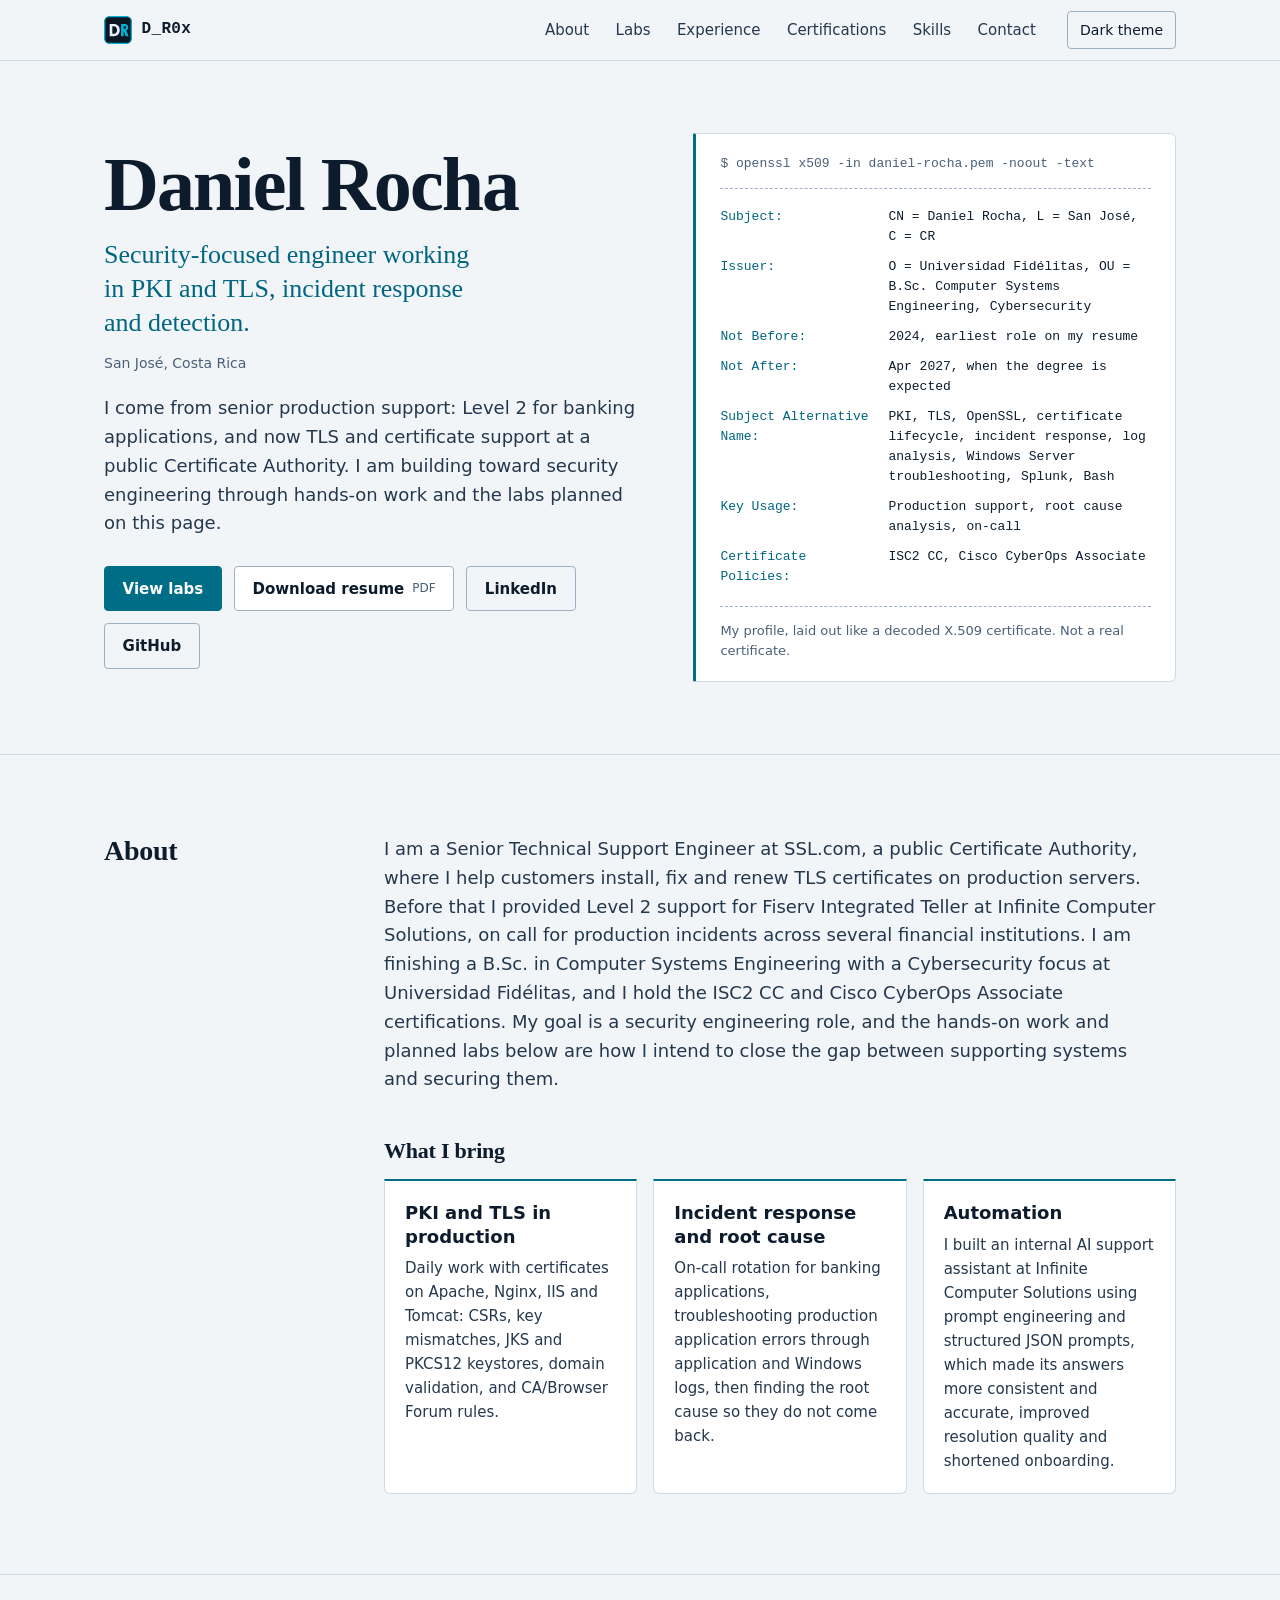
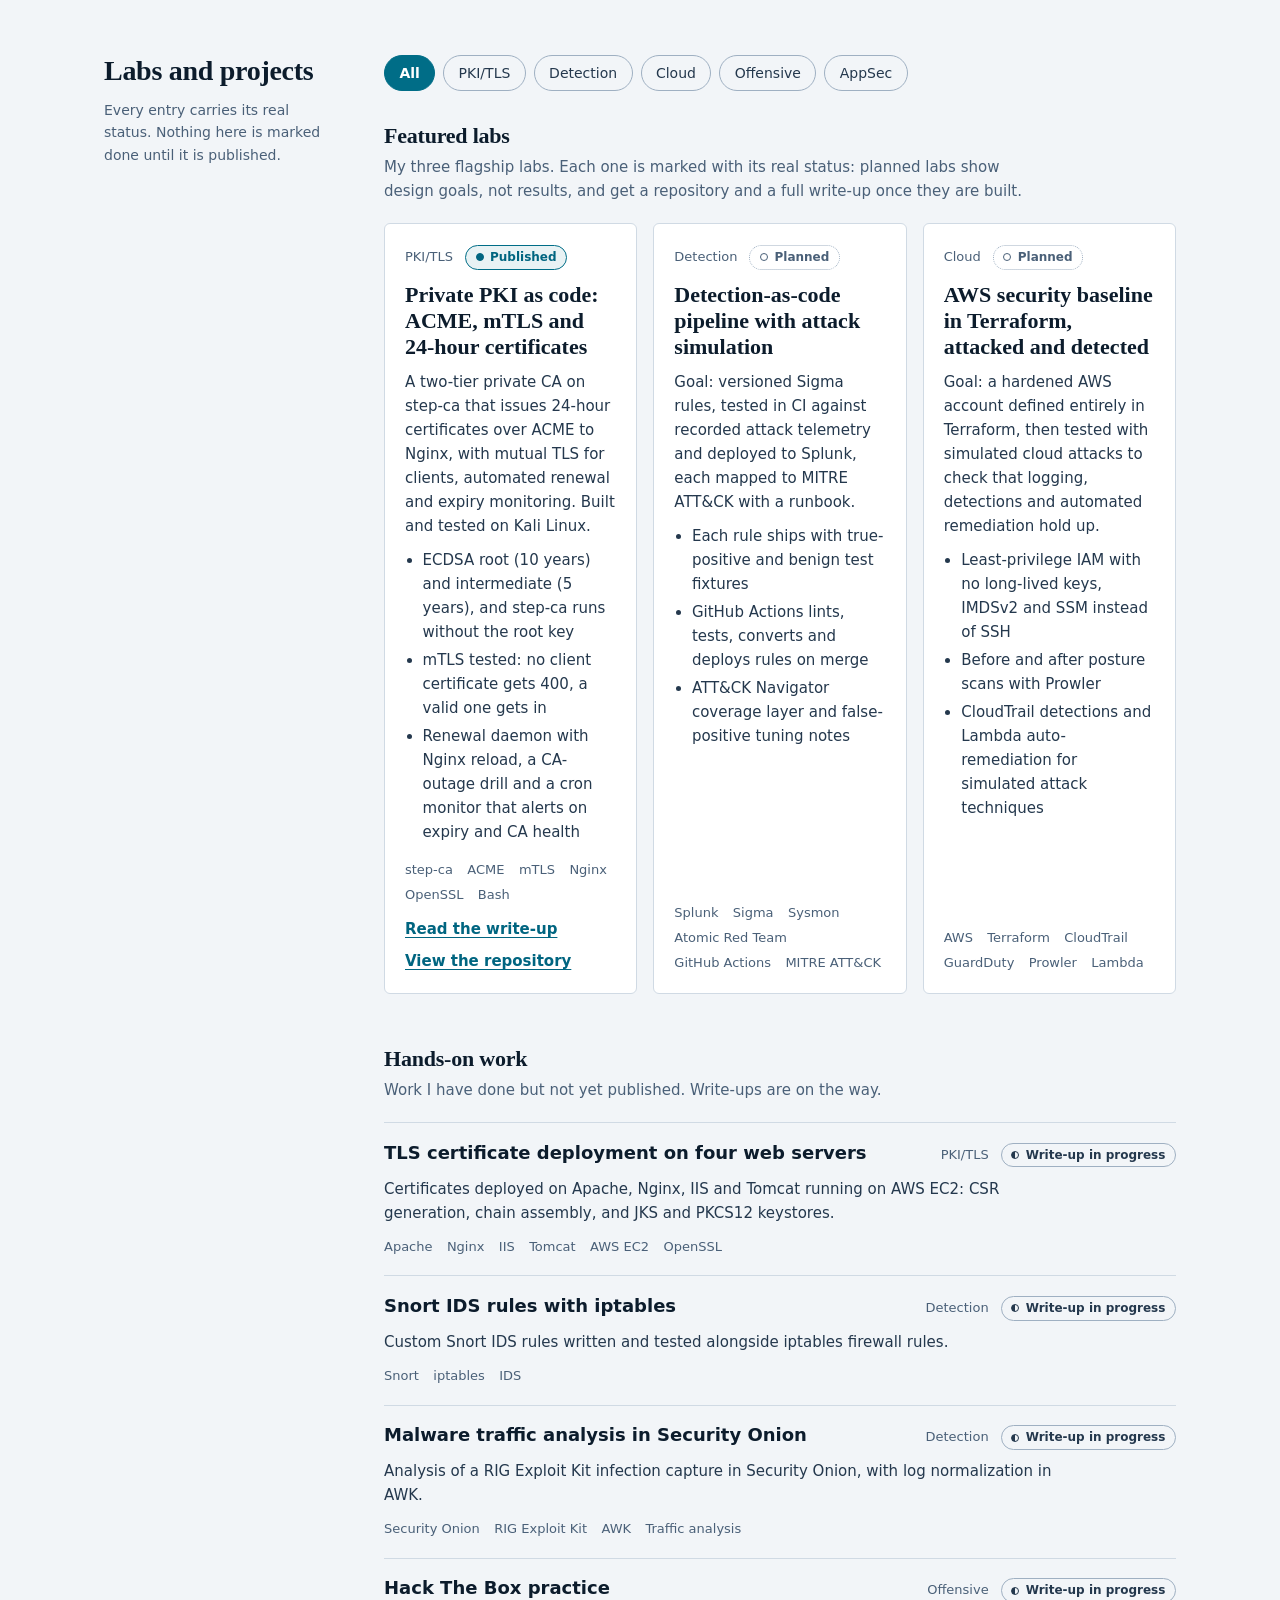
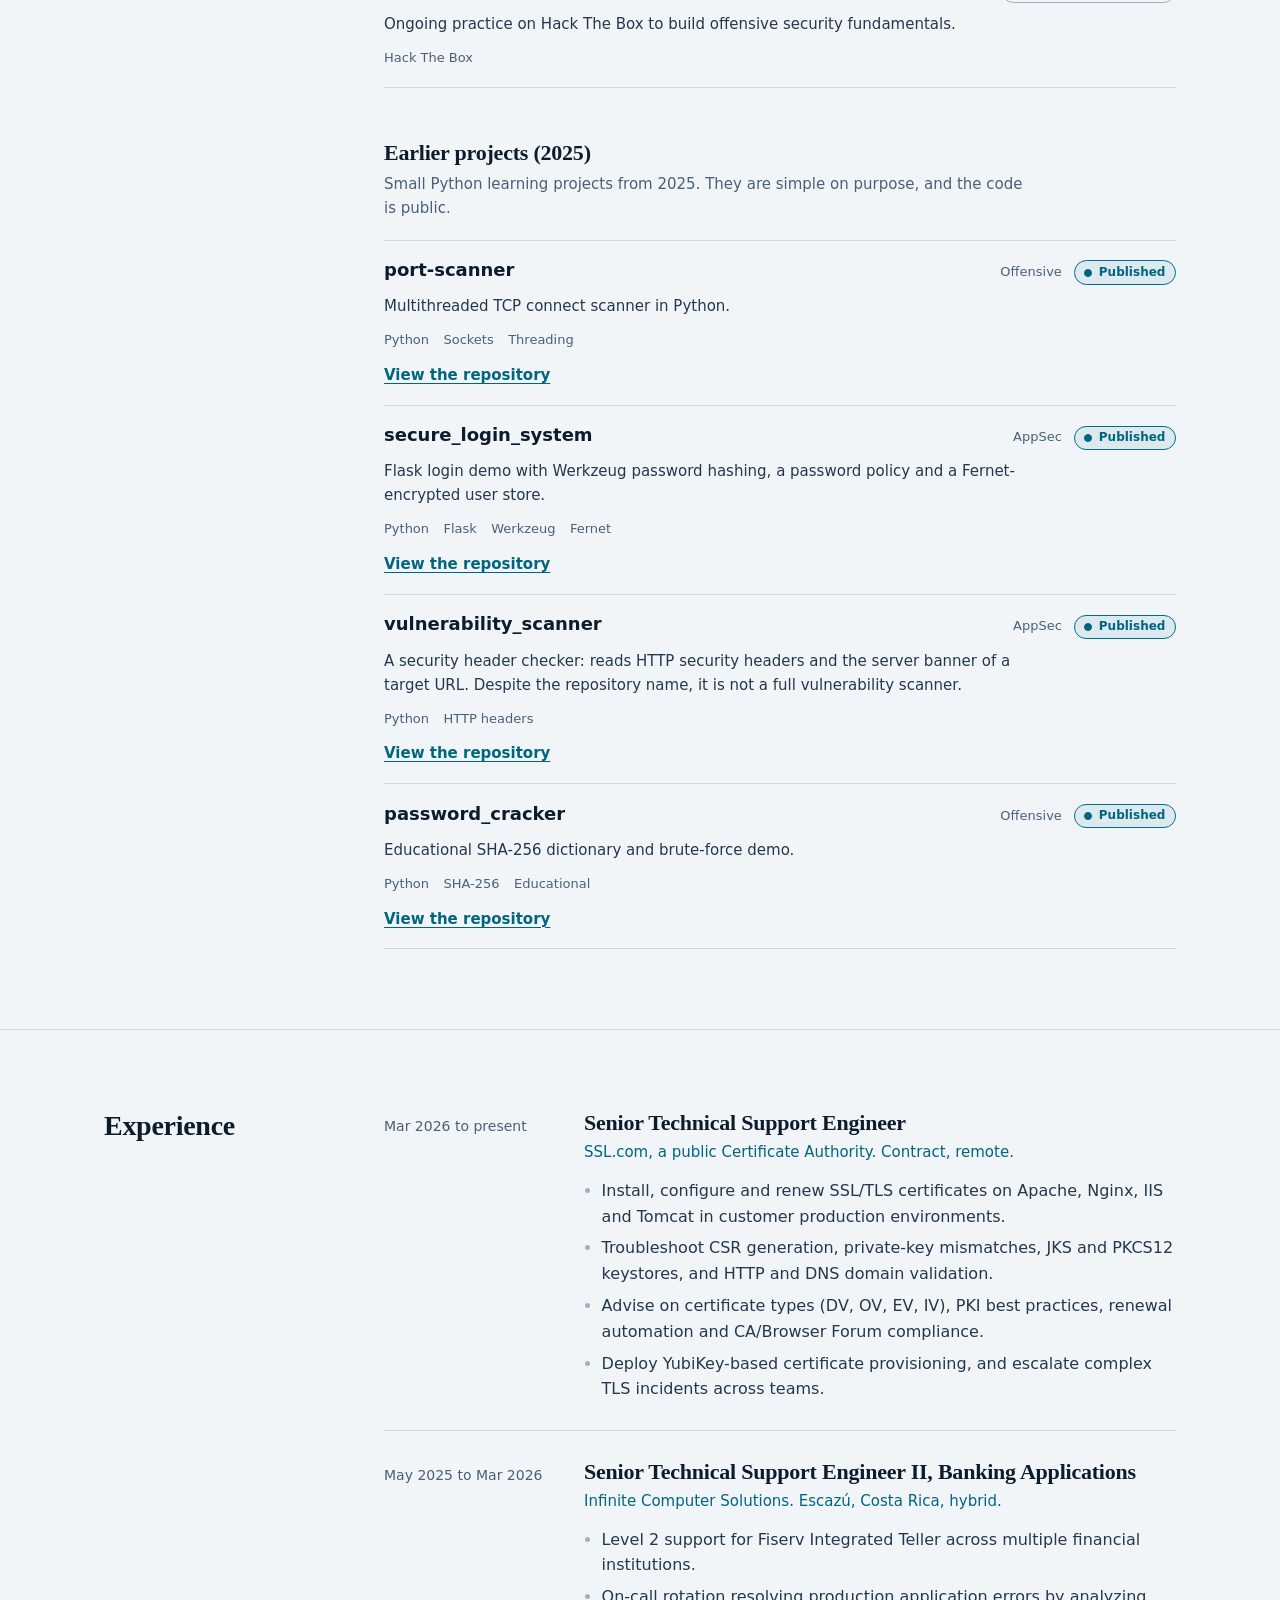
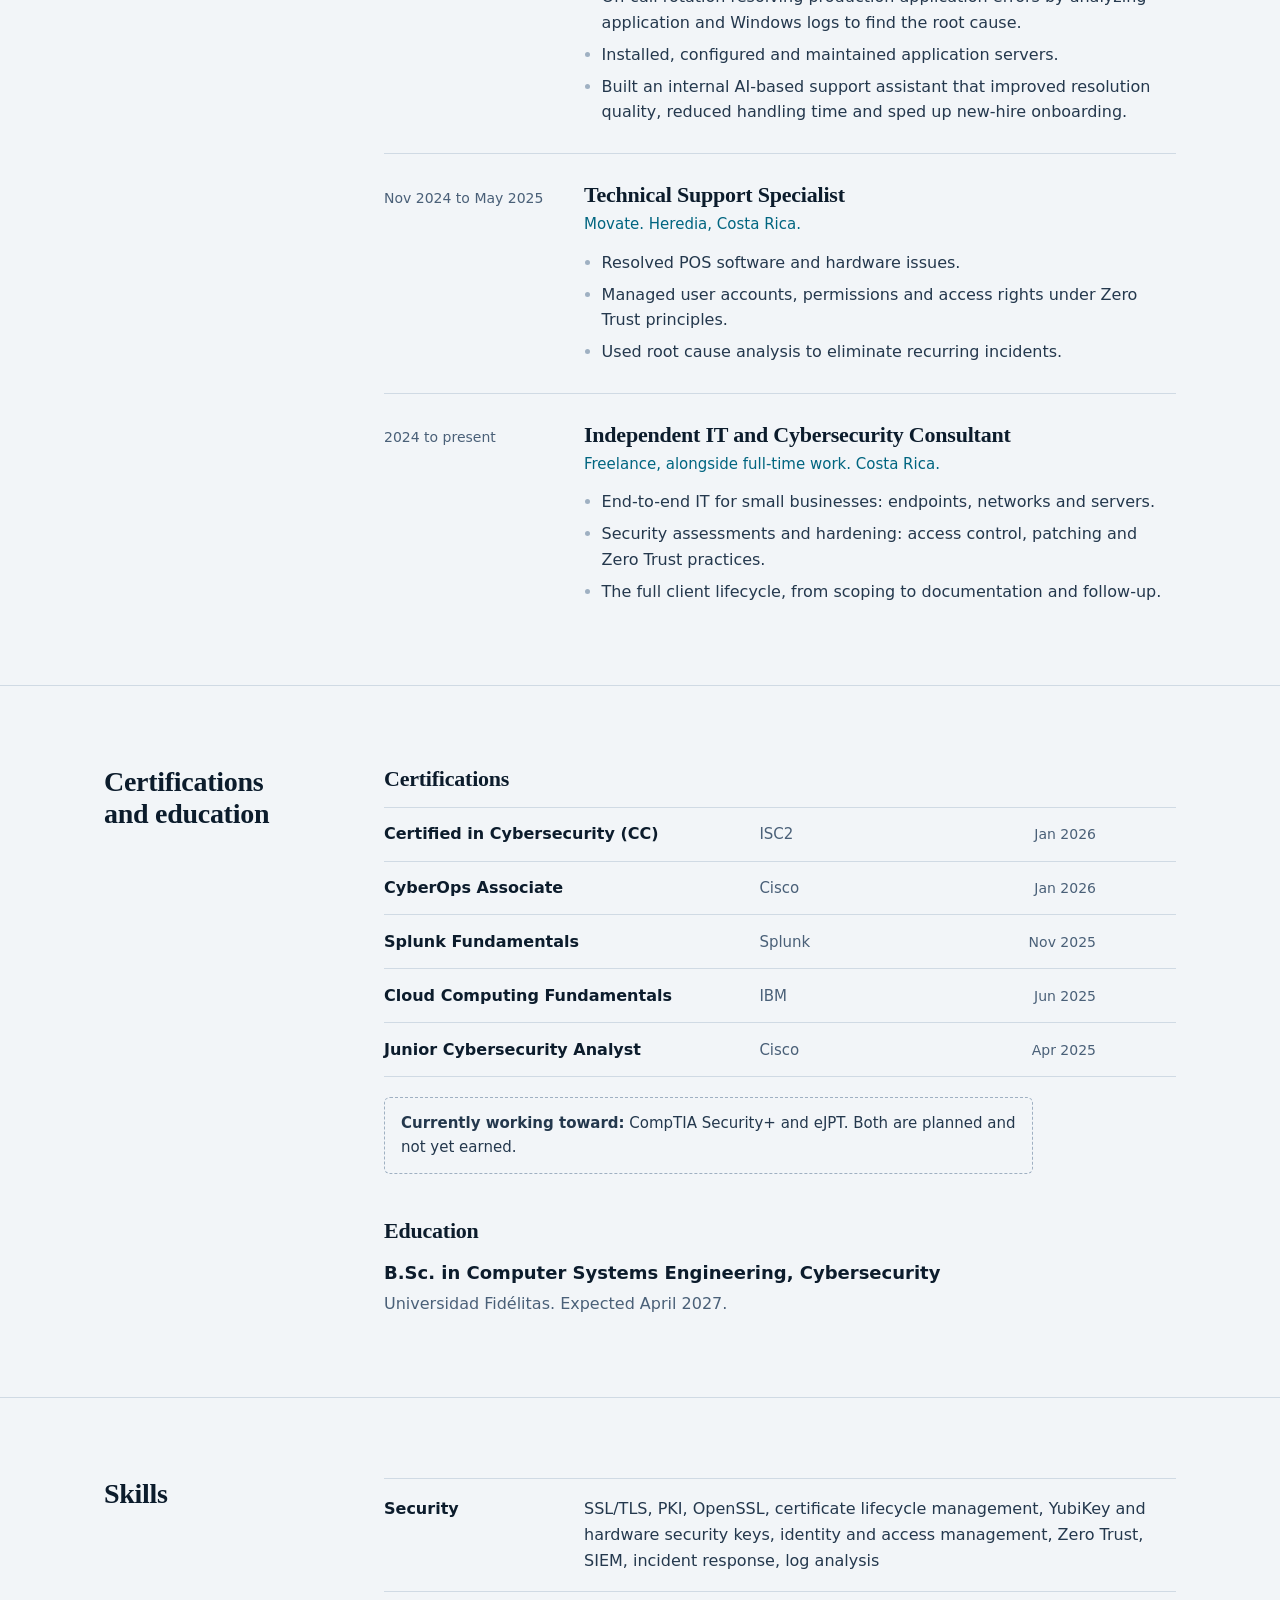
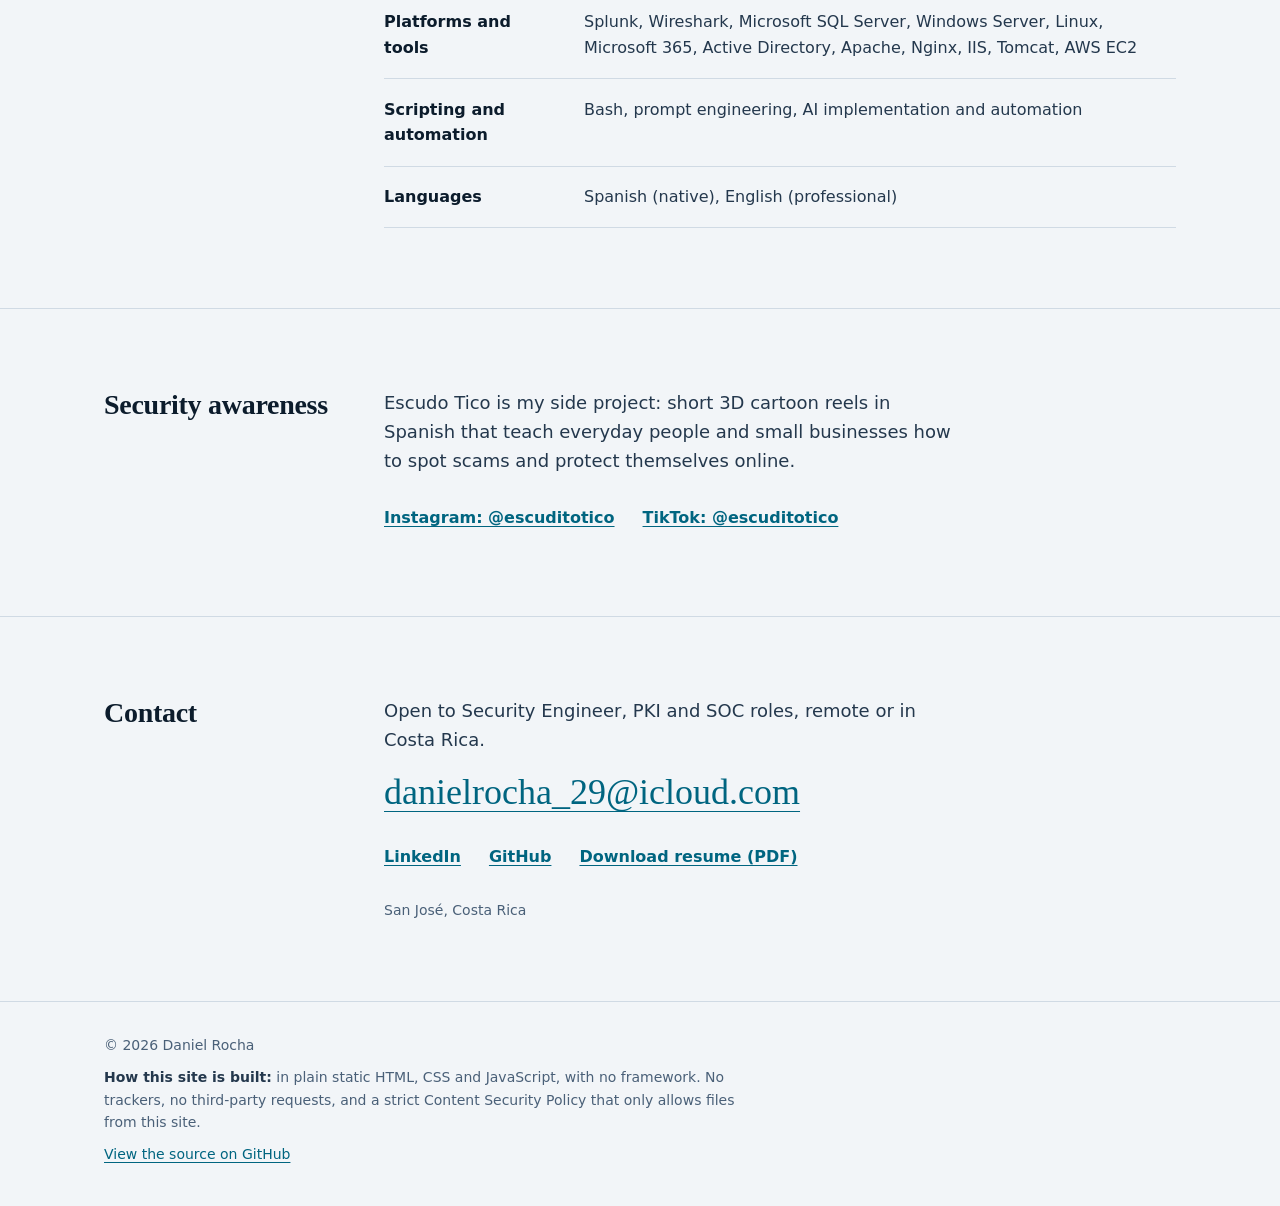
==== commit d4939c0d: "Experience and skills: log-based root cause wording, replace Python with Bash Co-Authored-By: Claude" ====
--- a/index.html
+++ b/index.html
@@ -58,7 +58,7 @@
       "name": "SSL.com"
     },
     "knowsLanguage": ["es", "en"],
-    "knowsAbout": ["Public key infrastructure", "TLS", "OpenSSL", "Certificate lifecycle management", "Incident response", "Log analysis", "SIEM", "Splunk", "Python", "Prompt engineering"],
+    "knowsAbout": ["Public key infrastructure", "TLS", "OpenSSL", "Certificate lifecycle management", "Incident response", "Log analysis", "SIEM", "Splunk", "Prompt engineering"],
     "sameAs": [
       "https://www.linkedin.com/in/daniel-r-ba8a61173",
       "https://github.com/rocha-29"
@@ -129,7 +129,7 @@
             </div>
             <div class="field">
               <dt>Subject Alternative Name</dt>
-              <dd>PKI, TLS, OpenSSL, certificate lifecycle, incident response, log analysis, Windows Server troubleshooting, Splunk, Python</dd>
+              <dd>PKI, TLS, OpenSSL, certificate lifecycle, incident response, log analysis, Windows Server troubleshooting, Splunk, Bash</dd>
             </div>
             <div class="field">
               <dt>Key Usage</dt>
@@ -164,7 +164,7 @@
             </li>
             <li>
               <h4>Incident response and root cause</h4>
-              <p>On-call rotation for banking applications, troubleshooting production application errors on Windows Server environments with log analysis, then finding the root cause so they do not come back.</p>
+              <p>On-call rotation for banking applications, troubleshooting production application errors through application and Windows logs, then finding the root cause so they do not come back.</p>
             </li>
             <li>
               <h4>Automation</h4>
@@ -414,7 +414,7 @@
                 <p class="role-org">Infinite Computer Solutions. Escazú, Costa Rica, hybrid.</p>
                 <ul>
                   <li>Level 2 support for Fiserv Integrated Teller across multiple financial institutions.</li>
-                  <li>On-call rotation resolving production application errors: troubleshooting the Windows Server environment and analyzing logs to find the root cause.</li>
+                  <li>On-call rotation resolving production application errors by analyzing application and Windows logs to find the root cause.</li>
                   <li>Installed, configured and maintained application servers.</li>
                   <li>Built an internal AI-based support assistant that improved resolution quality, reduced handling time and sped up new-hire onboarding.</li>
                 </ul>
@@ -515,7 +515,7 @@
             </div>
             <div class="skill-group">
               <dt>Scripting and automation</dt>
-              <dd>Python, prompt engineering, AI implementation and automation</dd>
+              <dd>Bash, prompt engineering, AI implementation and automation</dd>
             </div>
             <div class="skill-group">
               <dt>Languages</dt>
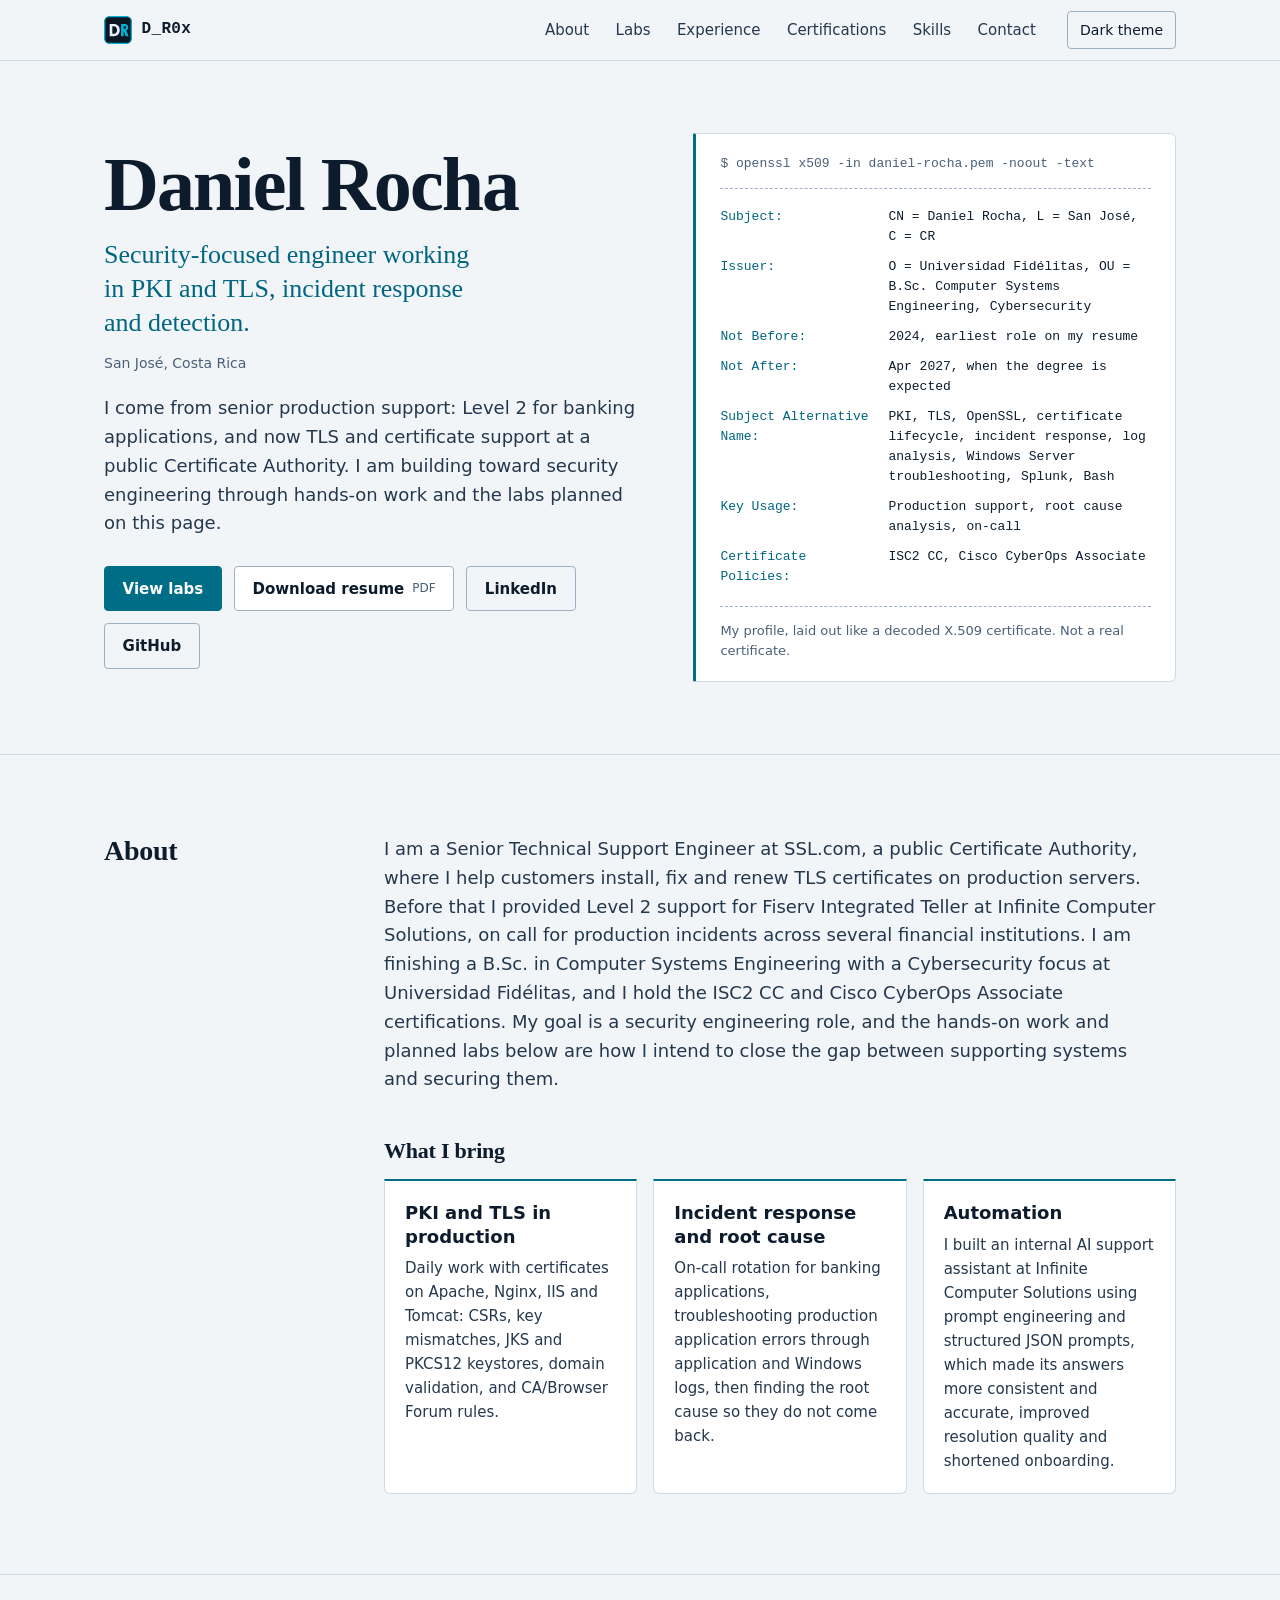
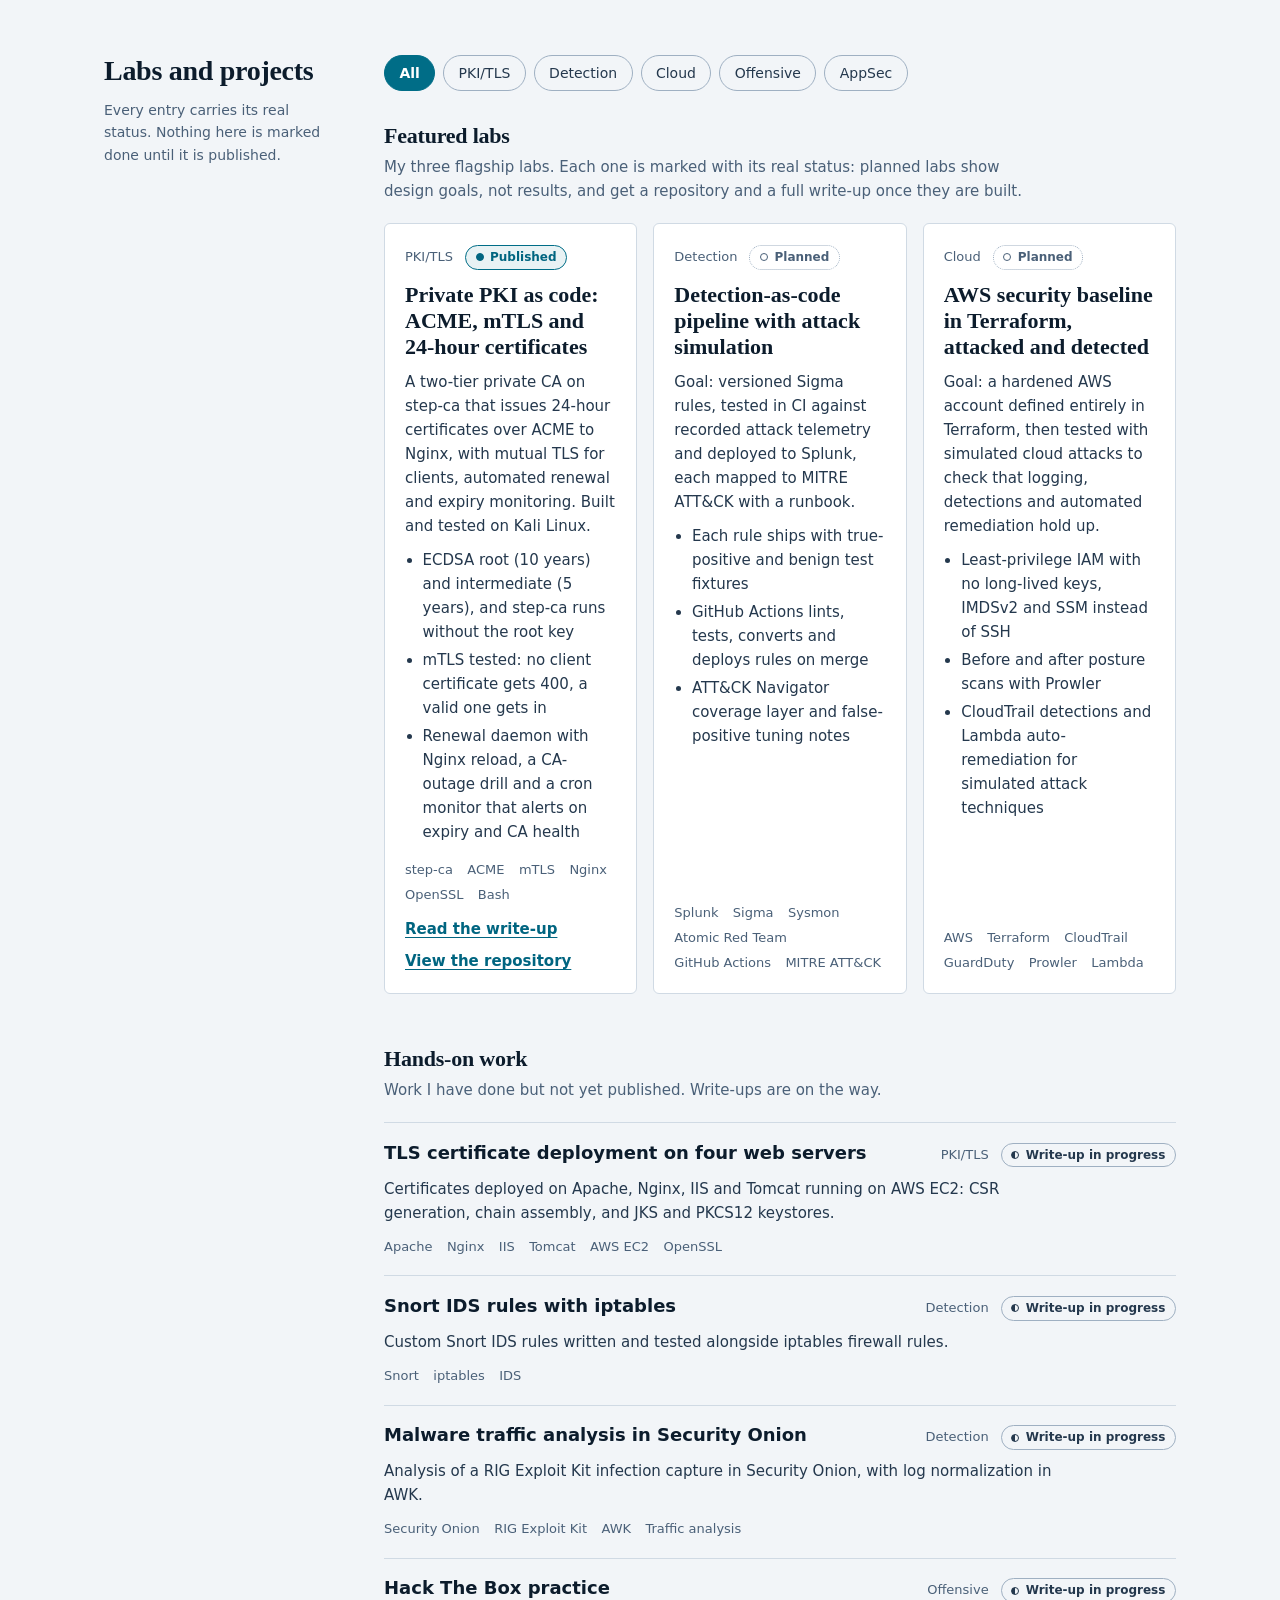
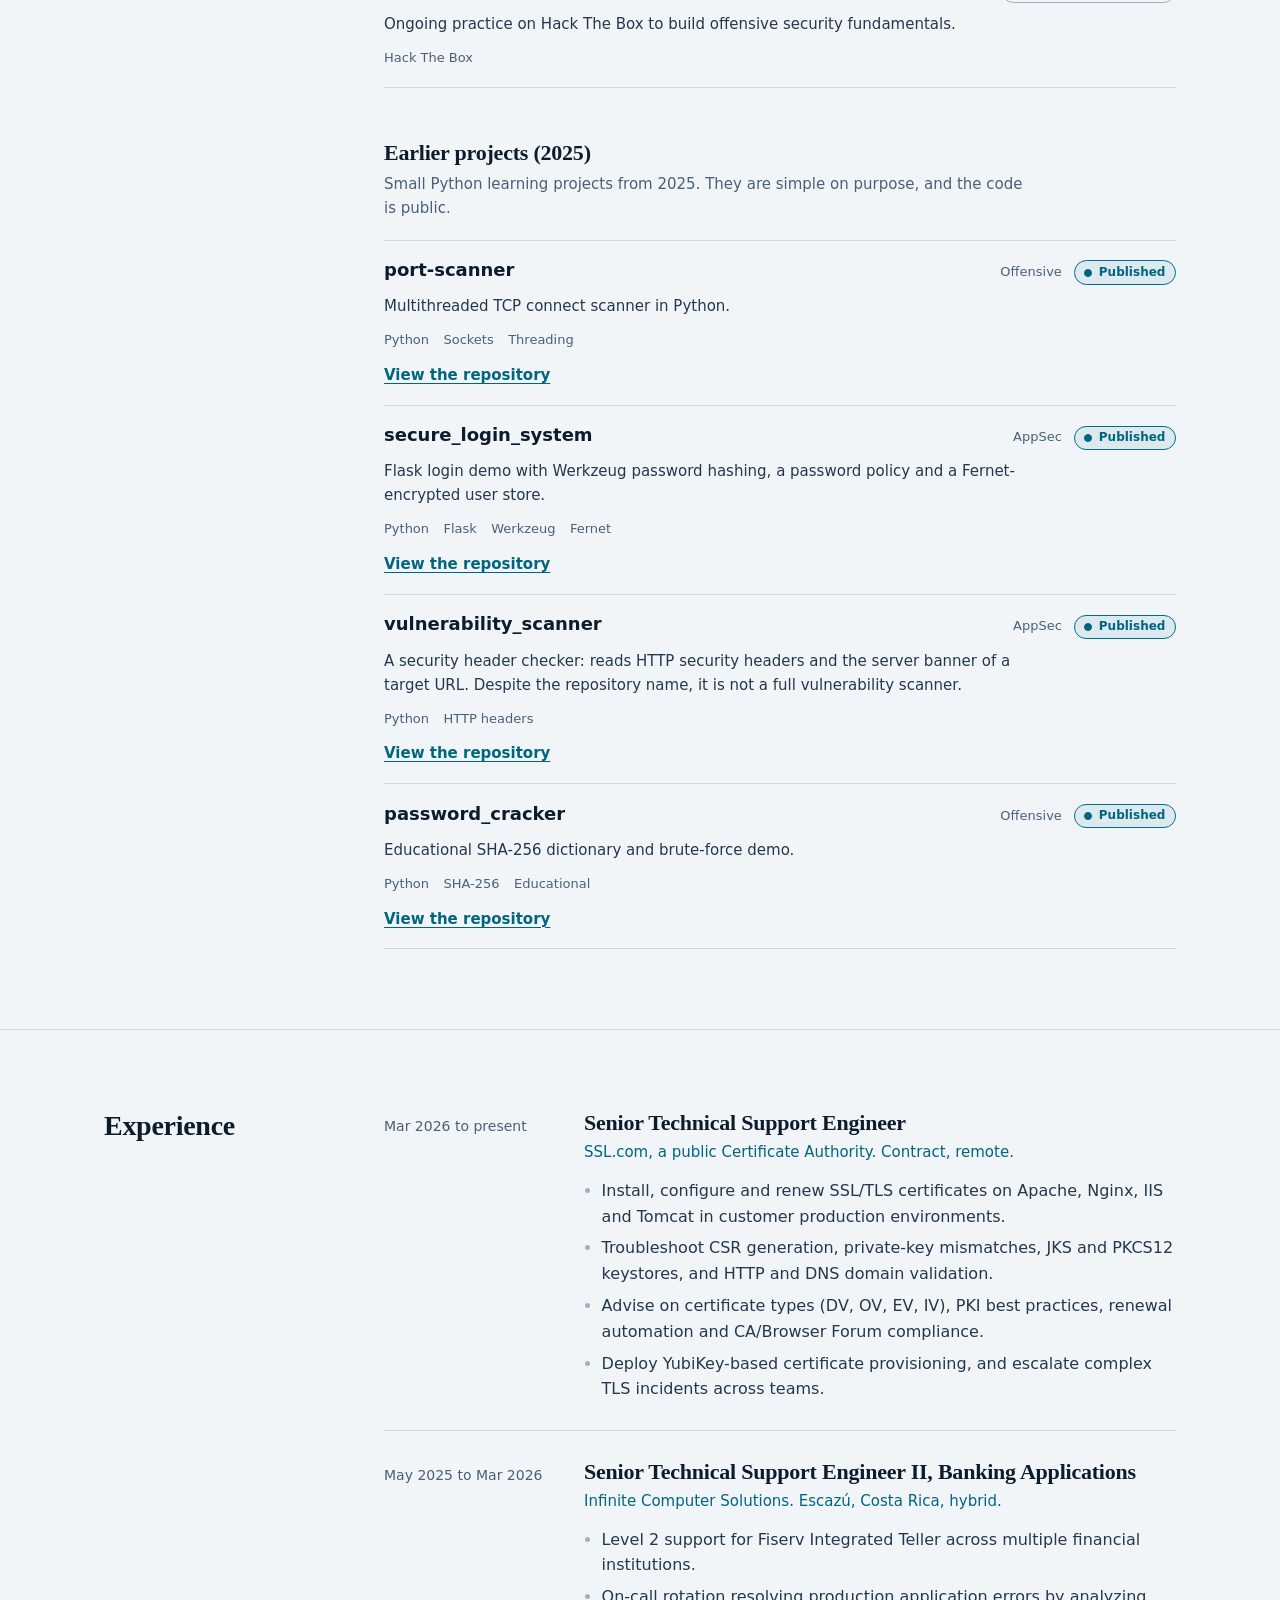
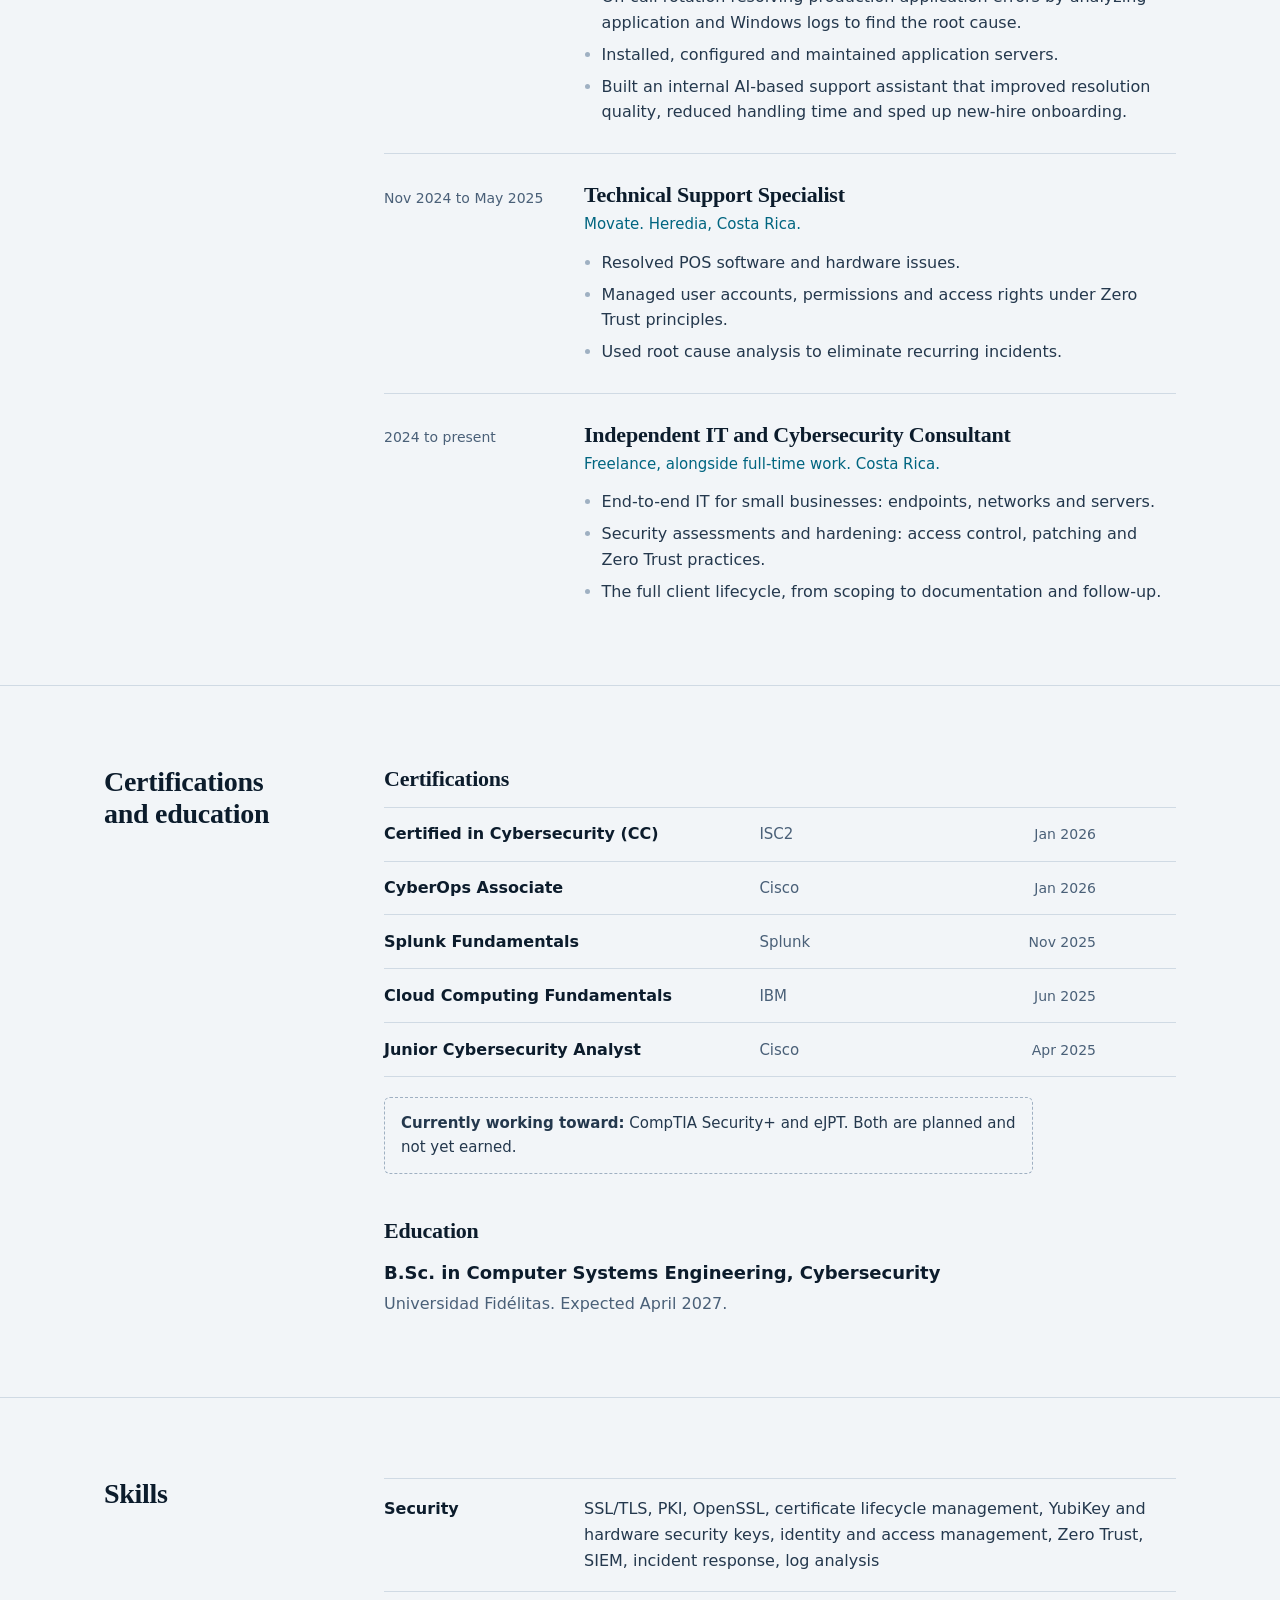
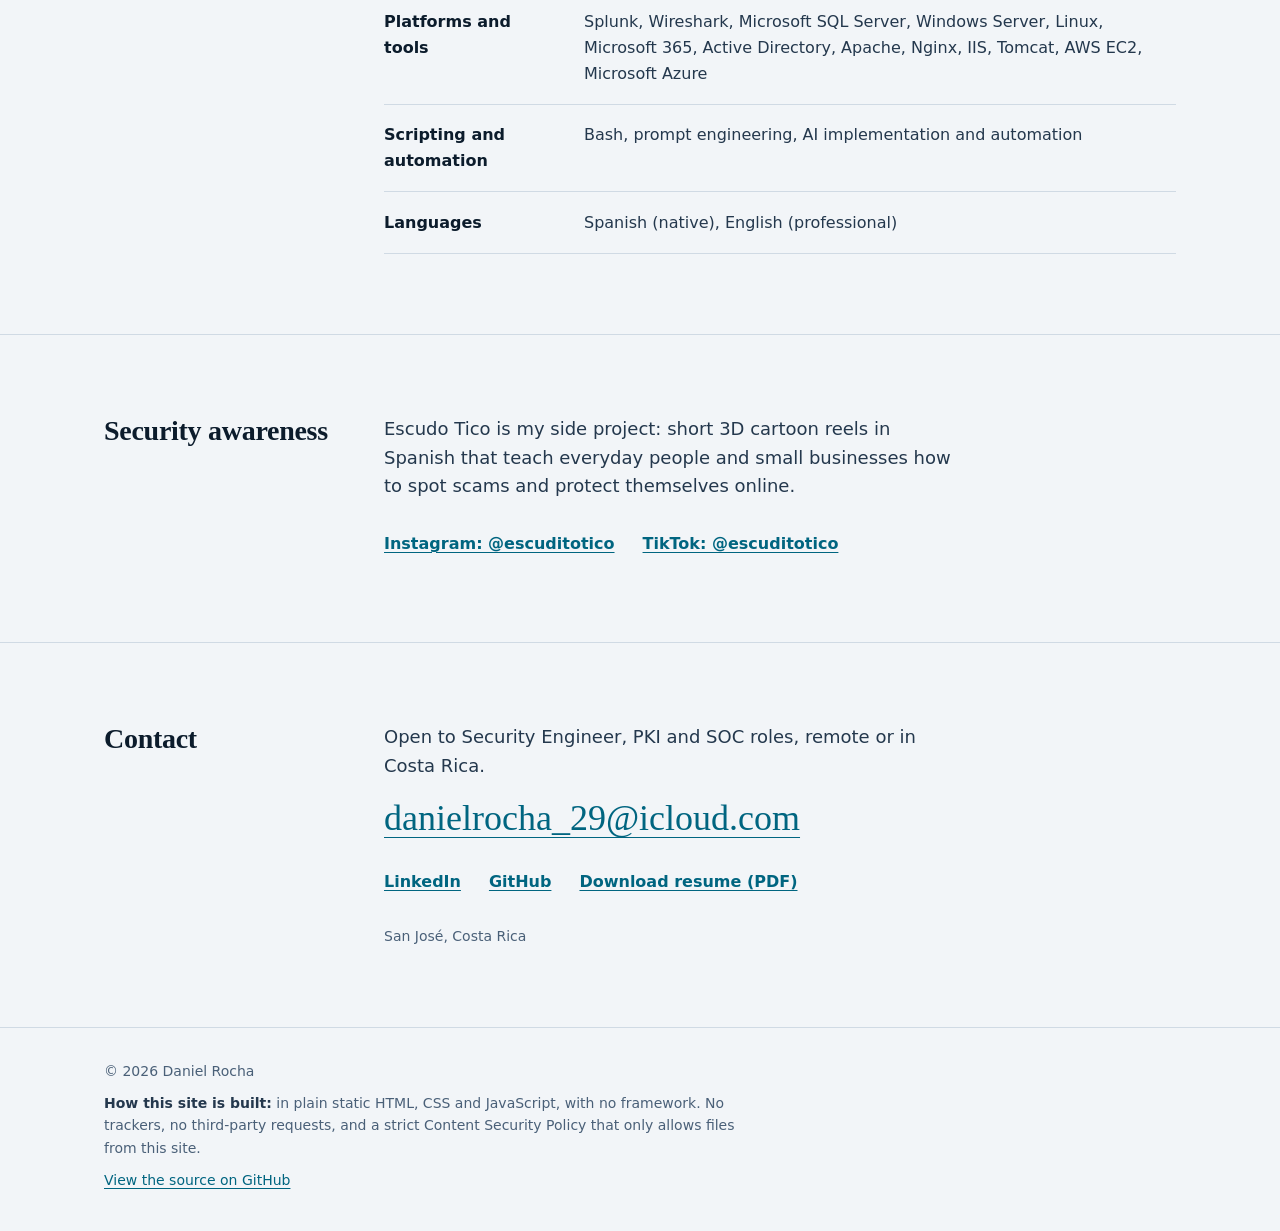
==== commit 97146e94: "Skills: add Microsoft Azure Co-Authored-By: Claude Opus 5.5 <noreply@anthropic.com> Claude-Session: " ====
--- a/index.html
+++ b/index.html
@@ -511,7 +511,7 @@
             </div>
             <div class="skill-group">
               <dt>Platforms and tools</dt>
-              <dd>Splunk, Wireshark, Microsoft SQL Server, Windows Server, Linux, Microsoft 365, Active Directory, Apache, Nginx, IIS, Tomcat, AWS EC2</dd>
+              <dd>Splunk, Wireshark, Microsoft SQL Server, Windows Server, Linux, Microsoft 365, Active Directory, Apache, Nginx, IIS, Tomcat, AWS EC2, Microsoft Azure</dd>
             </div>
             <div class="skill-group">
               <dt>Scripting and automation</dt>
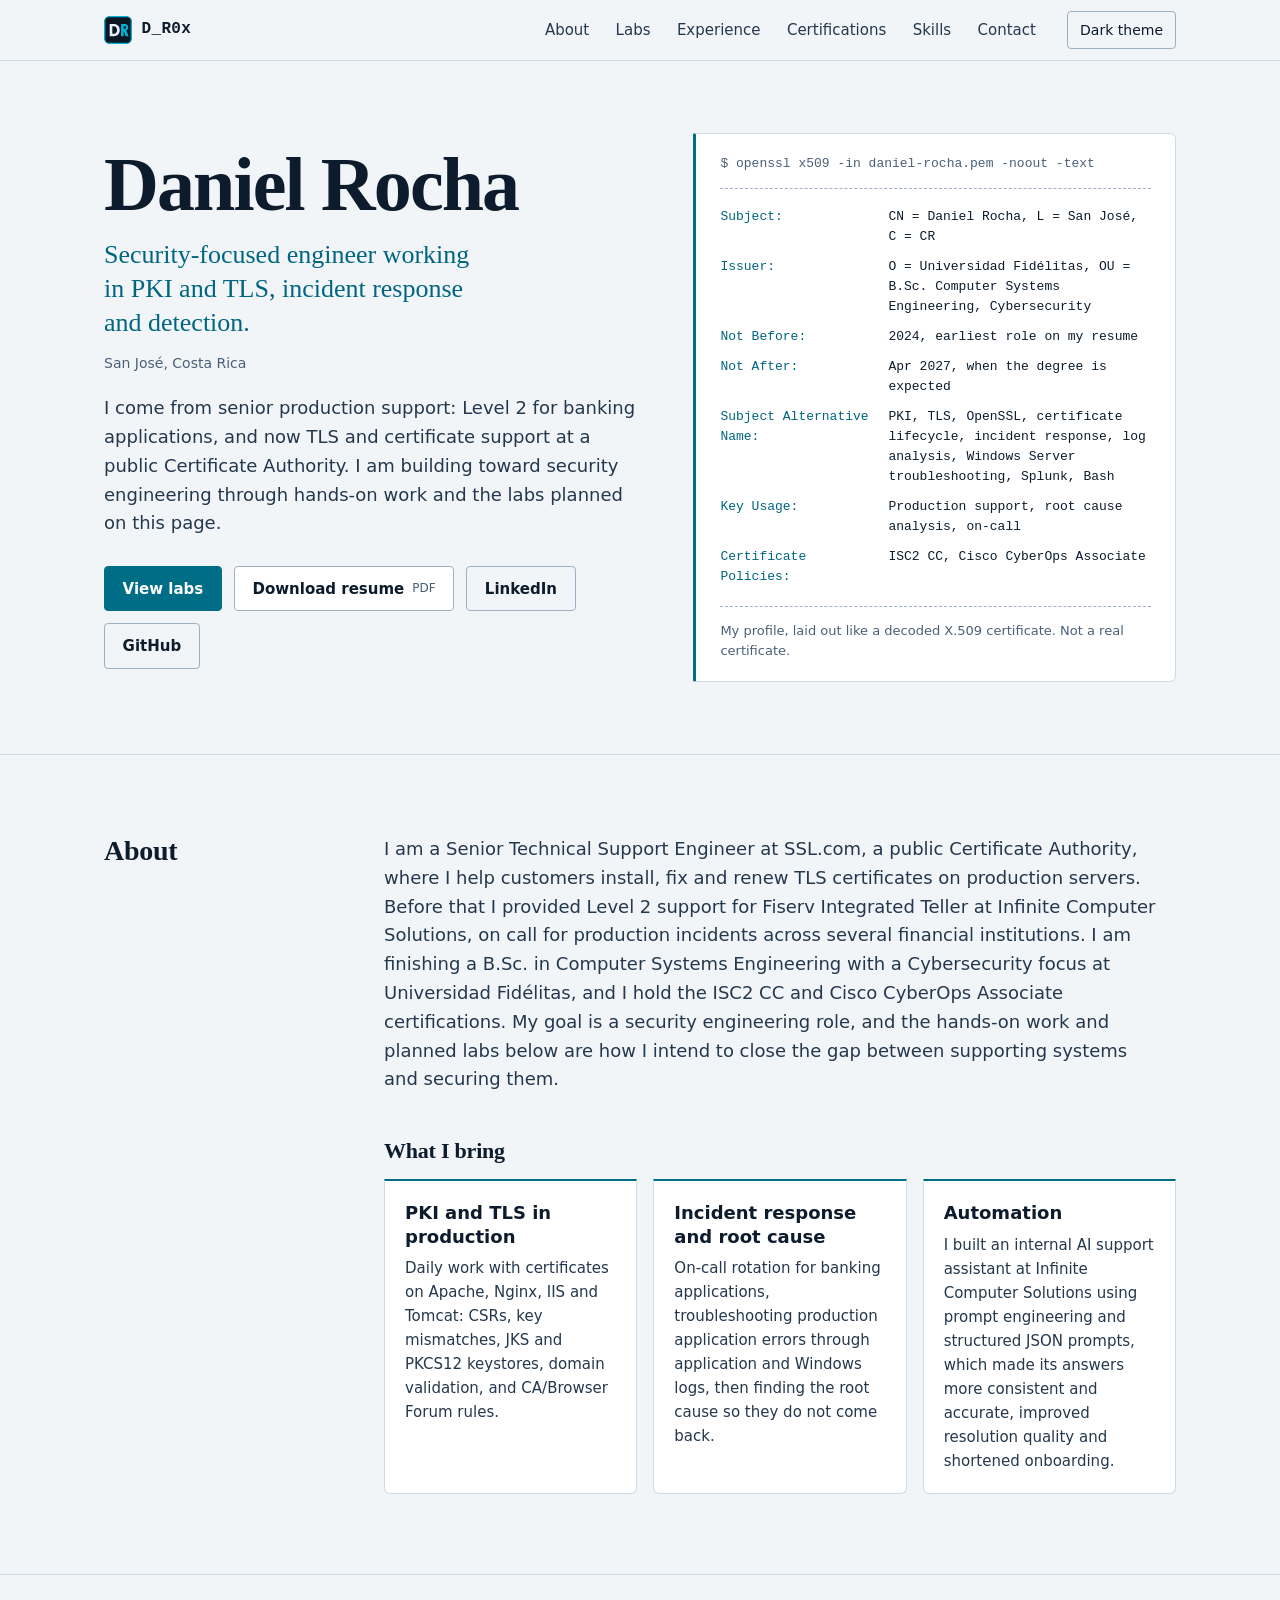
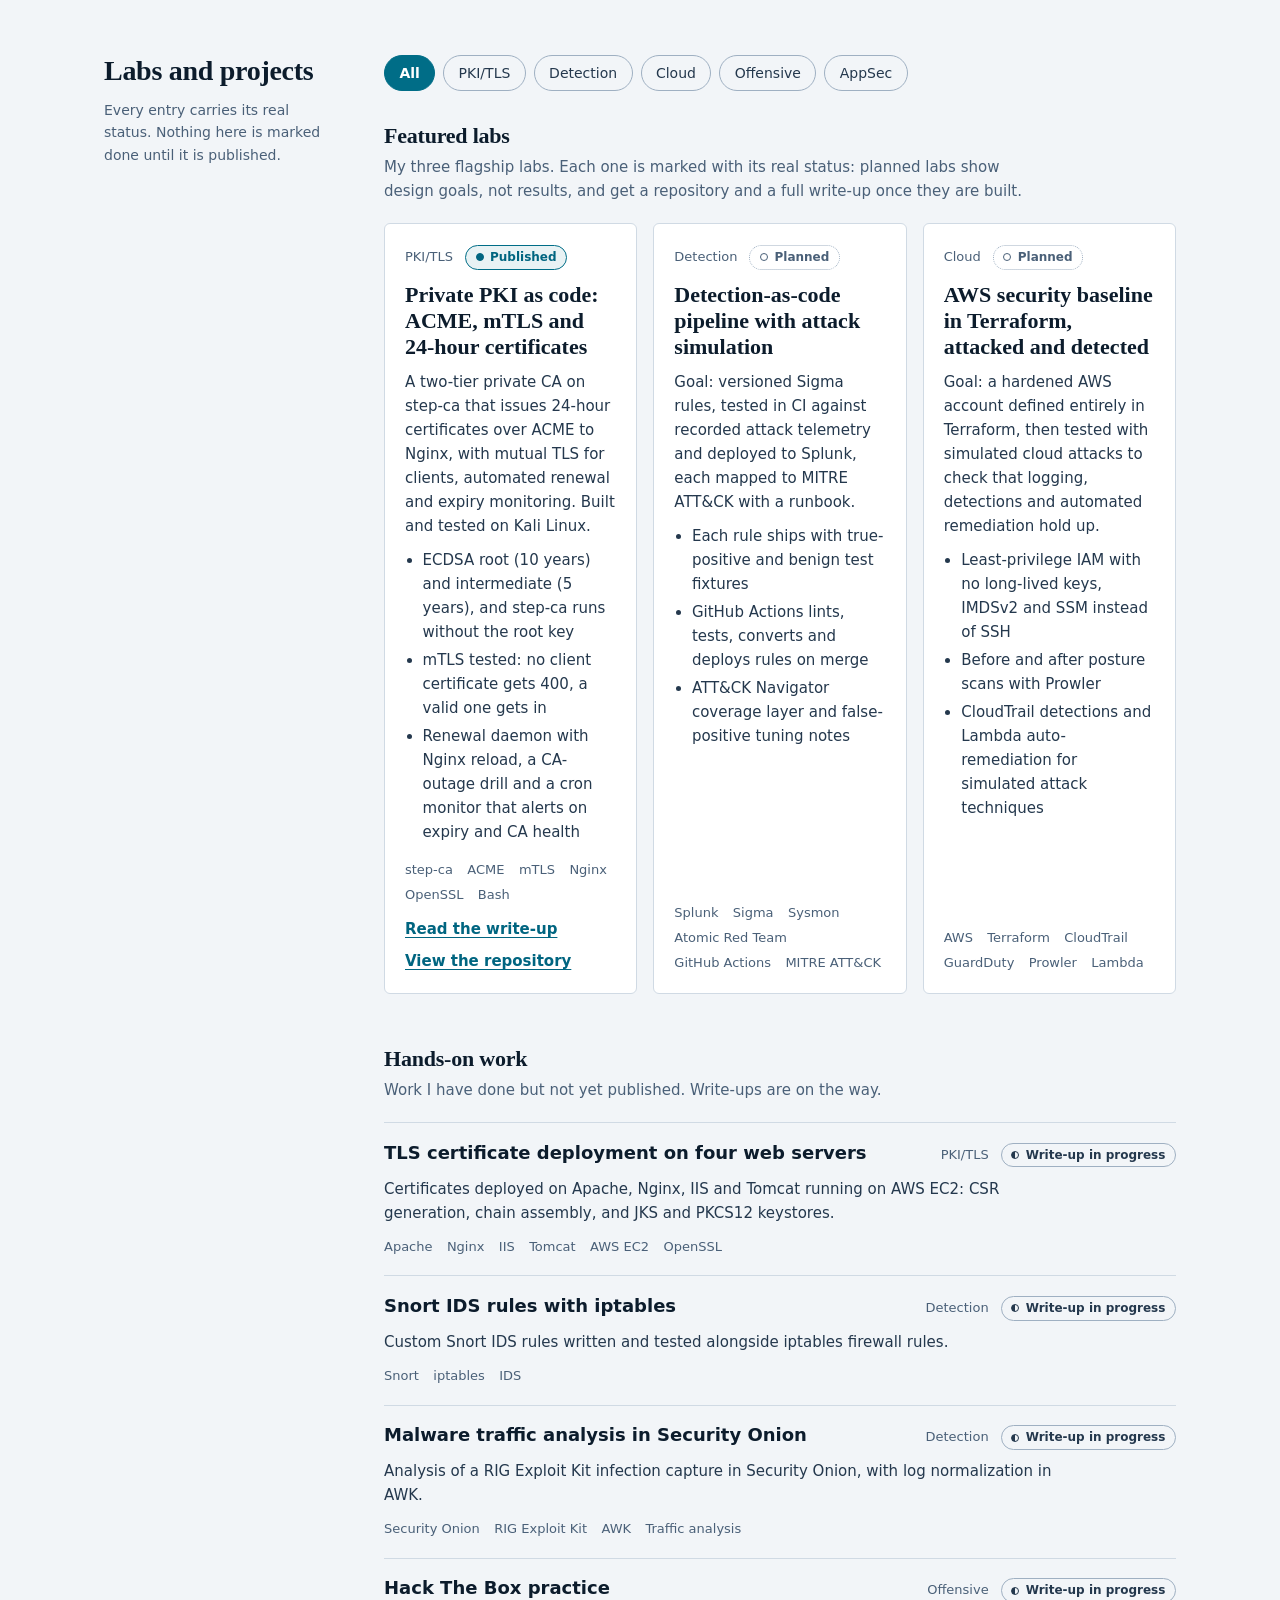
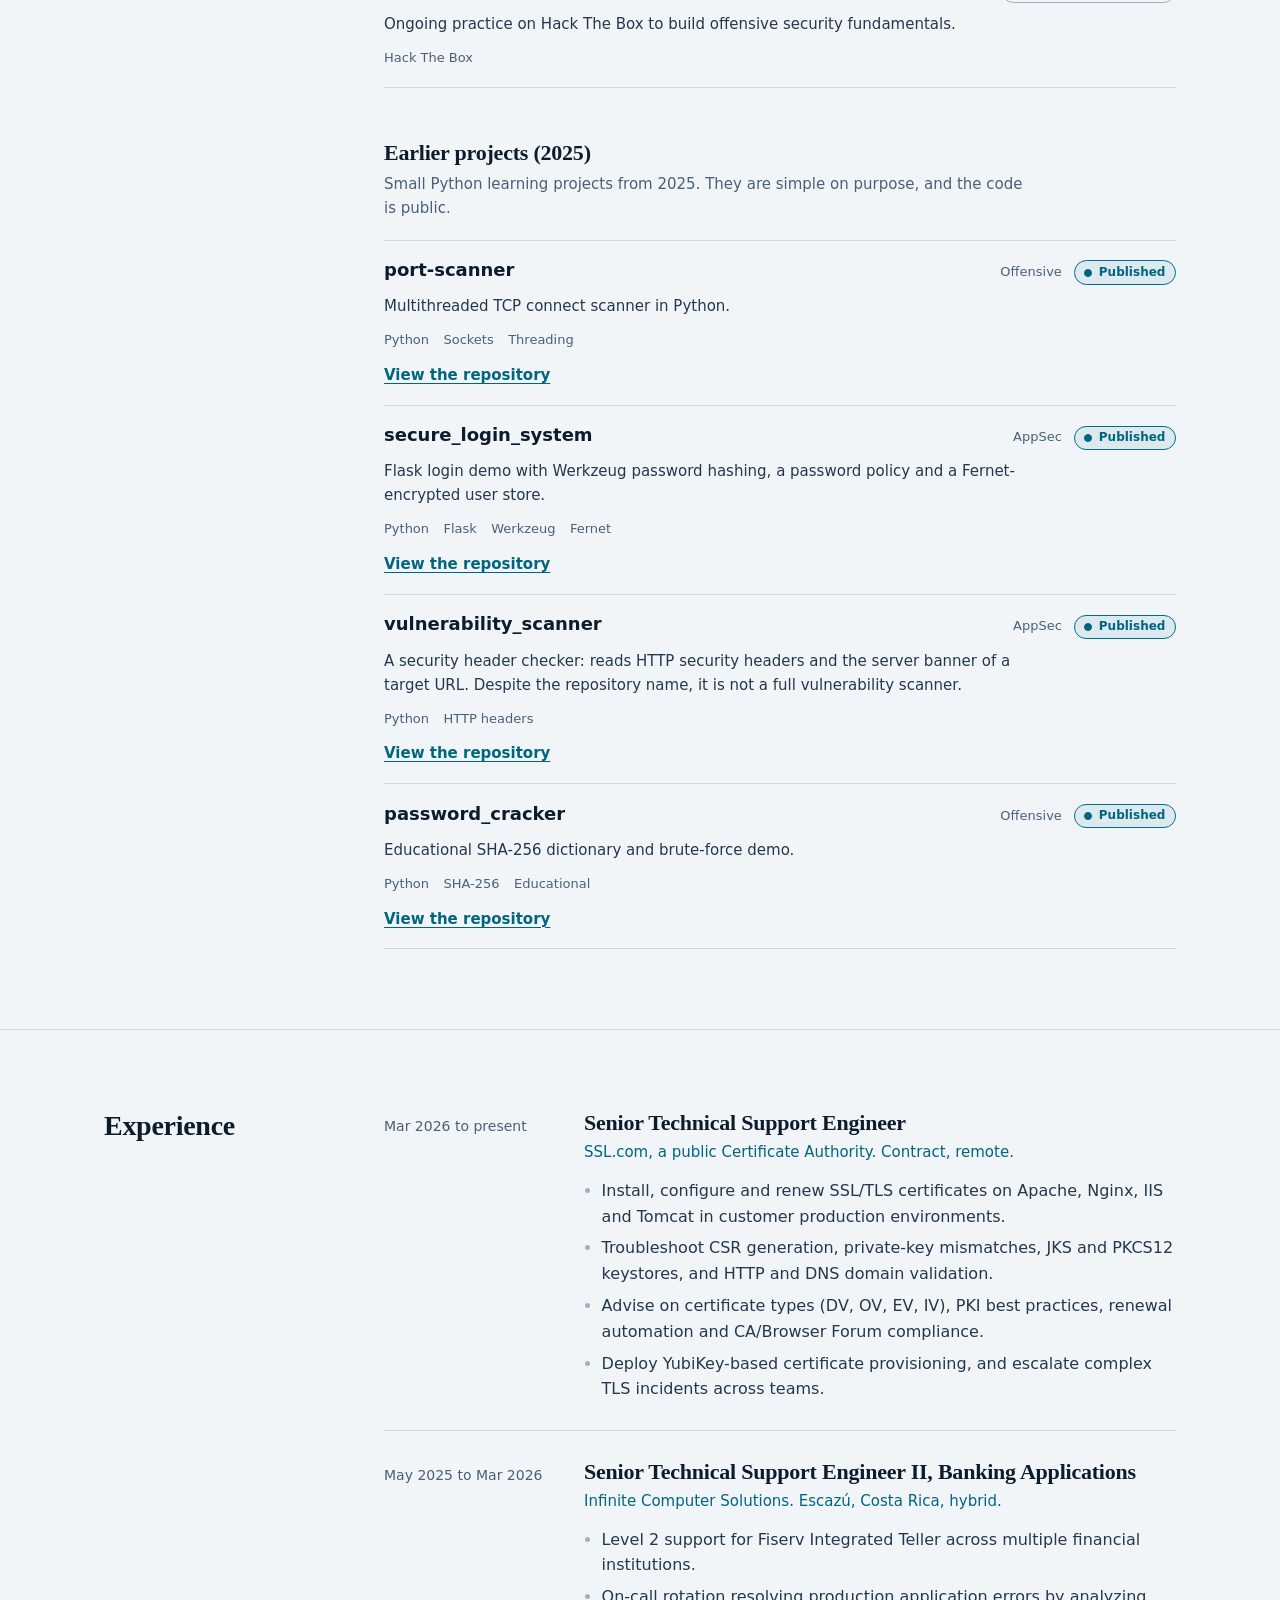
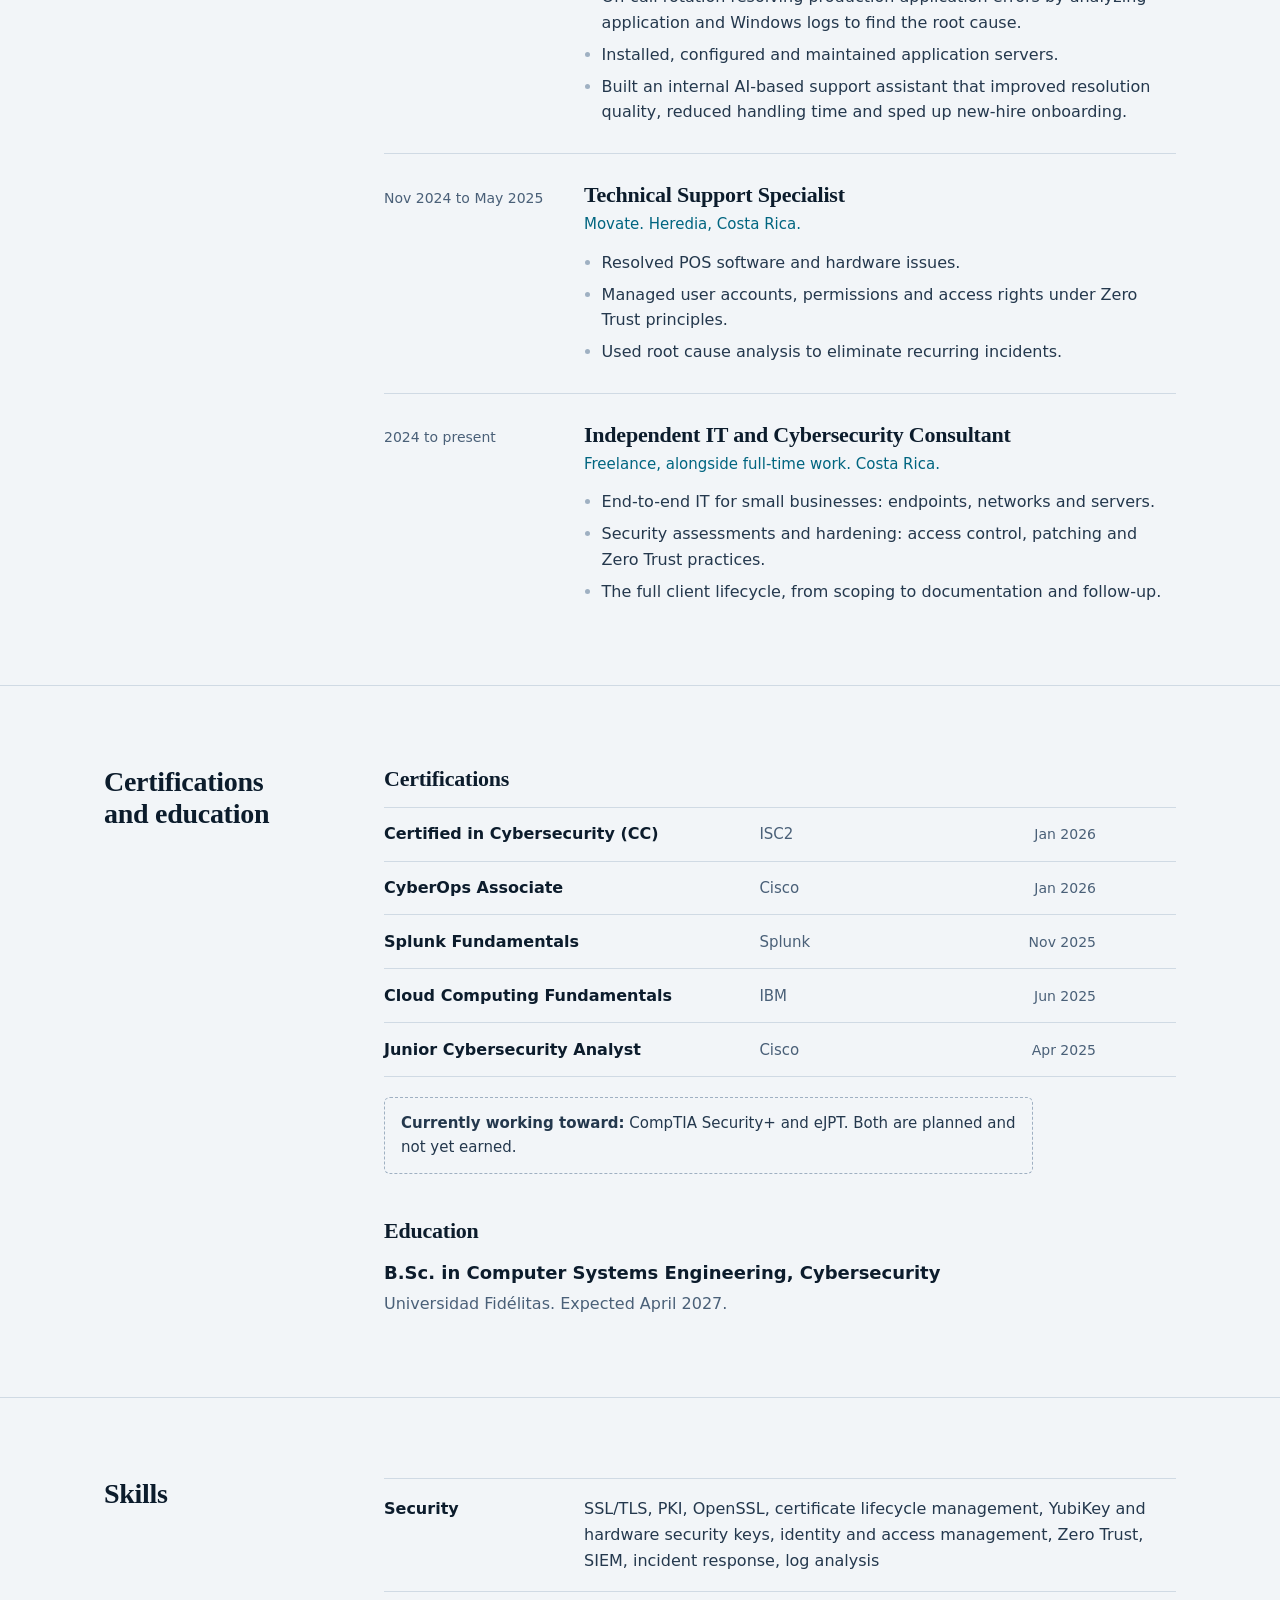
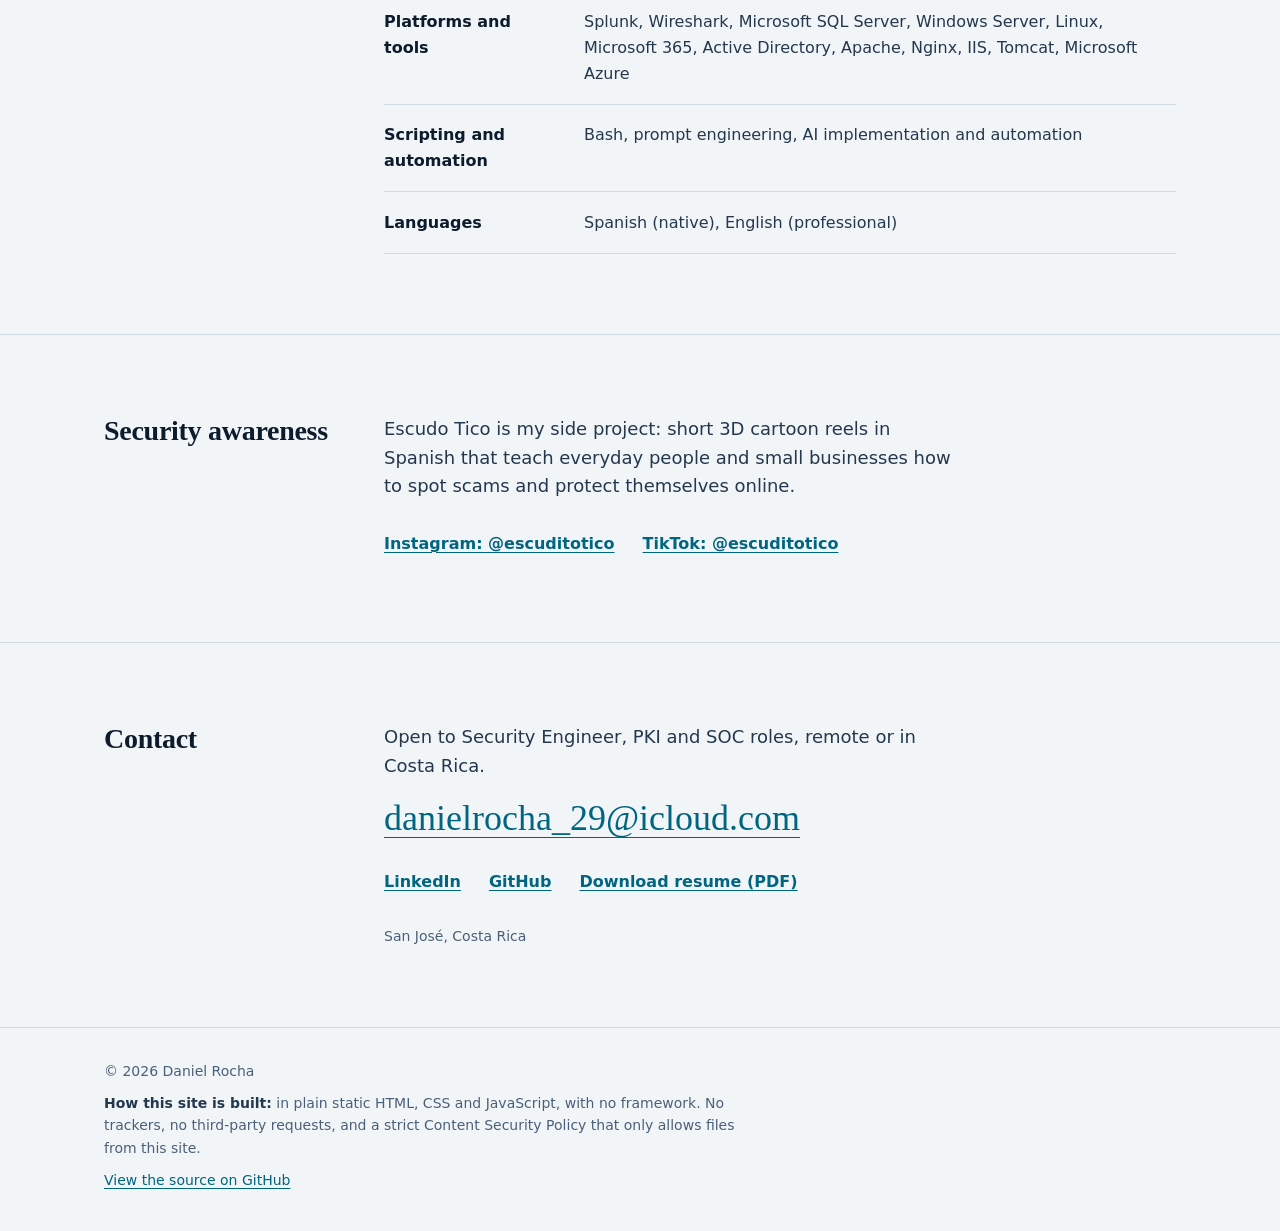
==== commit 52450136: "Skills: remove AWS EC2 Co-Authored-By: Claude Opus 5.5 <noreply@anthropic.com> Claude-Session: https" ====
--- a/index.html
+++ b/index.html
@@ -511,7 +511,7 @@
             </div>
             <div class="skill-group">
               <dt>Platforms and tools</dt>
-              <dd>Splunk, Wireshark, Microsoft SQL Server, Windows Server, Linux, Microsoft 365, Active Directory, Apache, Nginx, IIS, Tomcat, AWS EC2, Microsoft Azure</dd>
+              <dd>Splunk, Wireshark, Microsoft SQL Server, Windows Server, Linux, Microsoft 365, Active Directory, Apache, Nginx, IIS, Tomcat, Microsoft Azure</dd>
             </div>
             <div class="skill-group">
               <dt>Scripting and automation</dt>
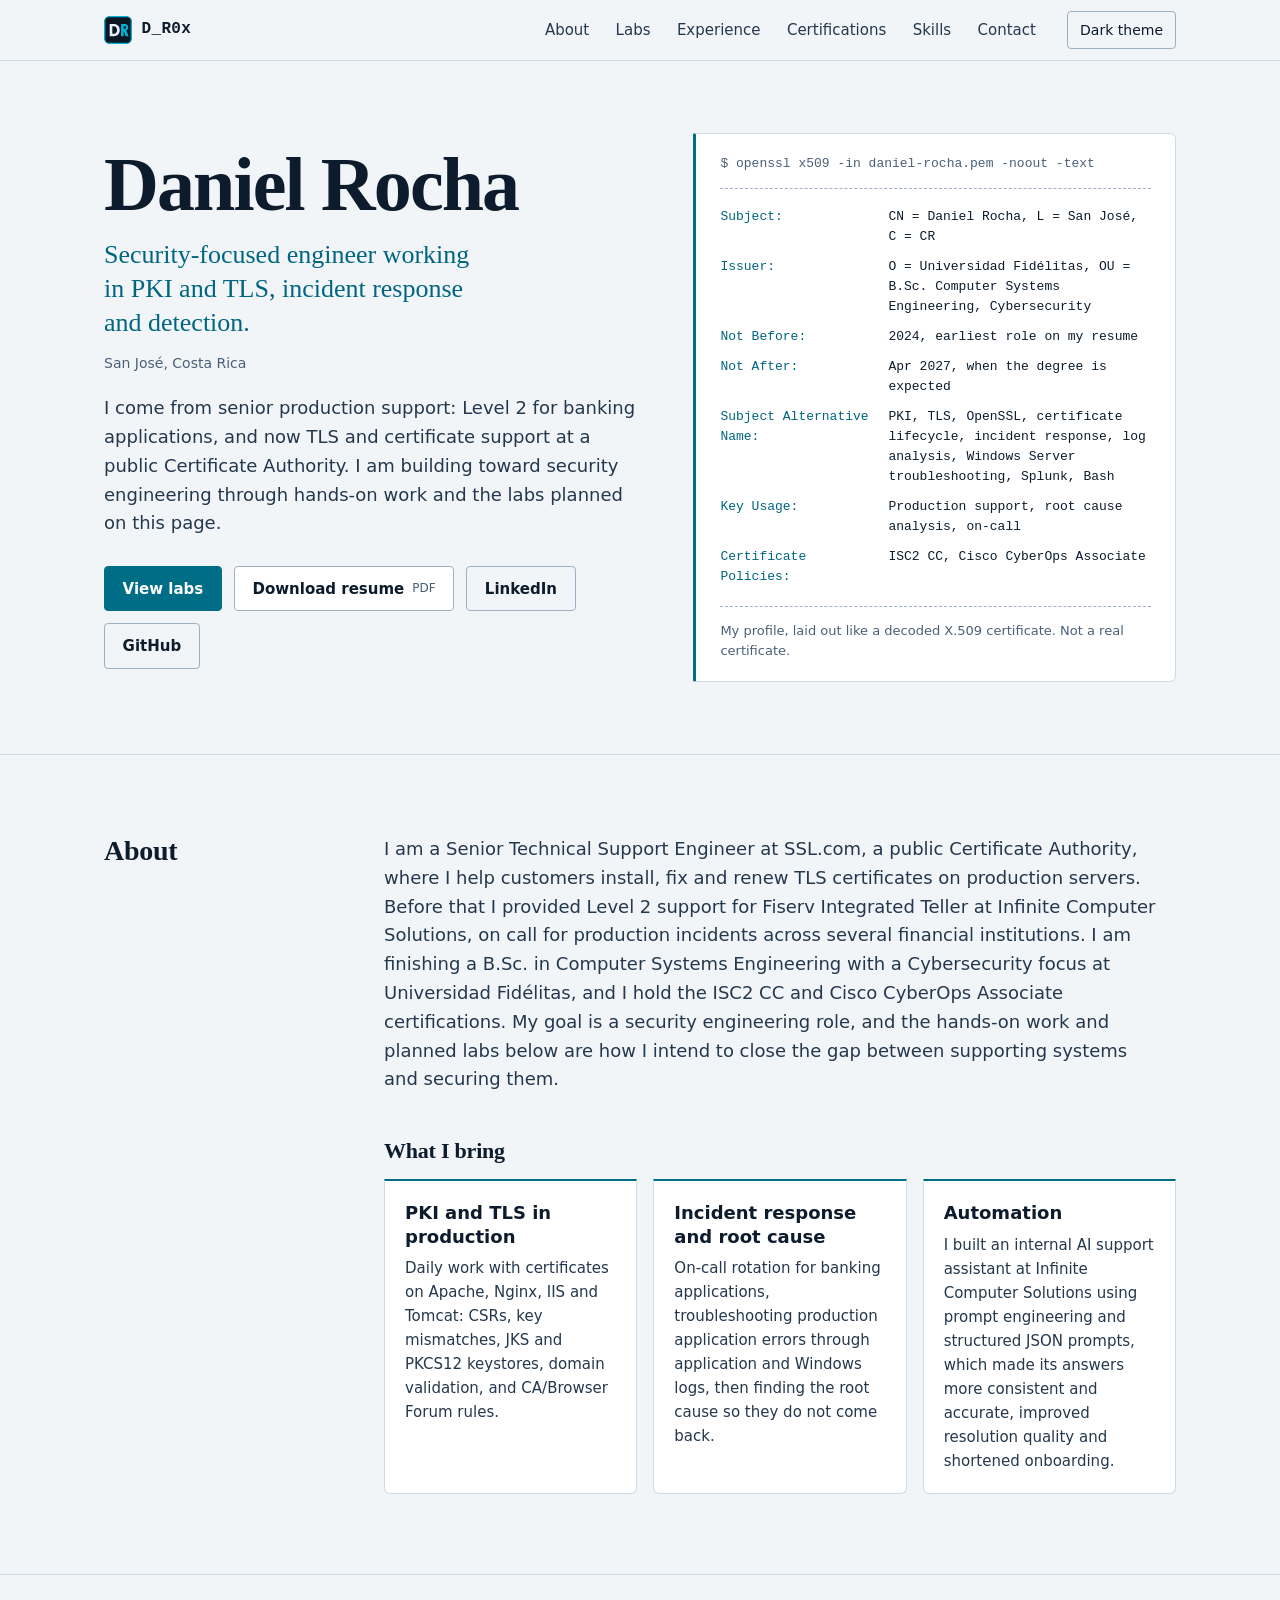
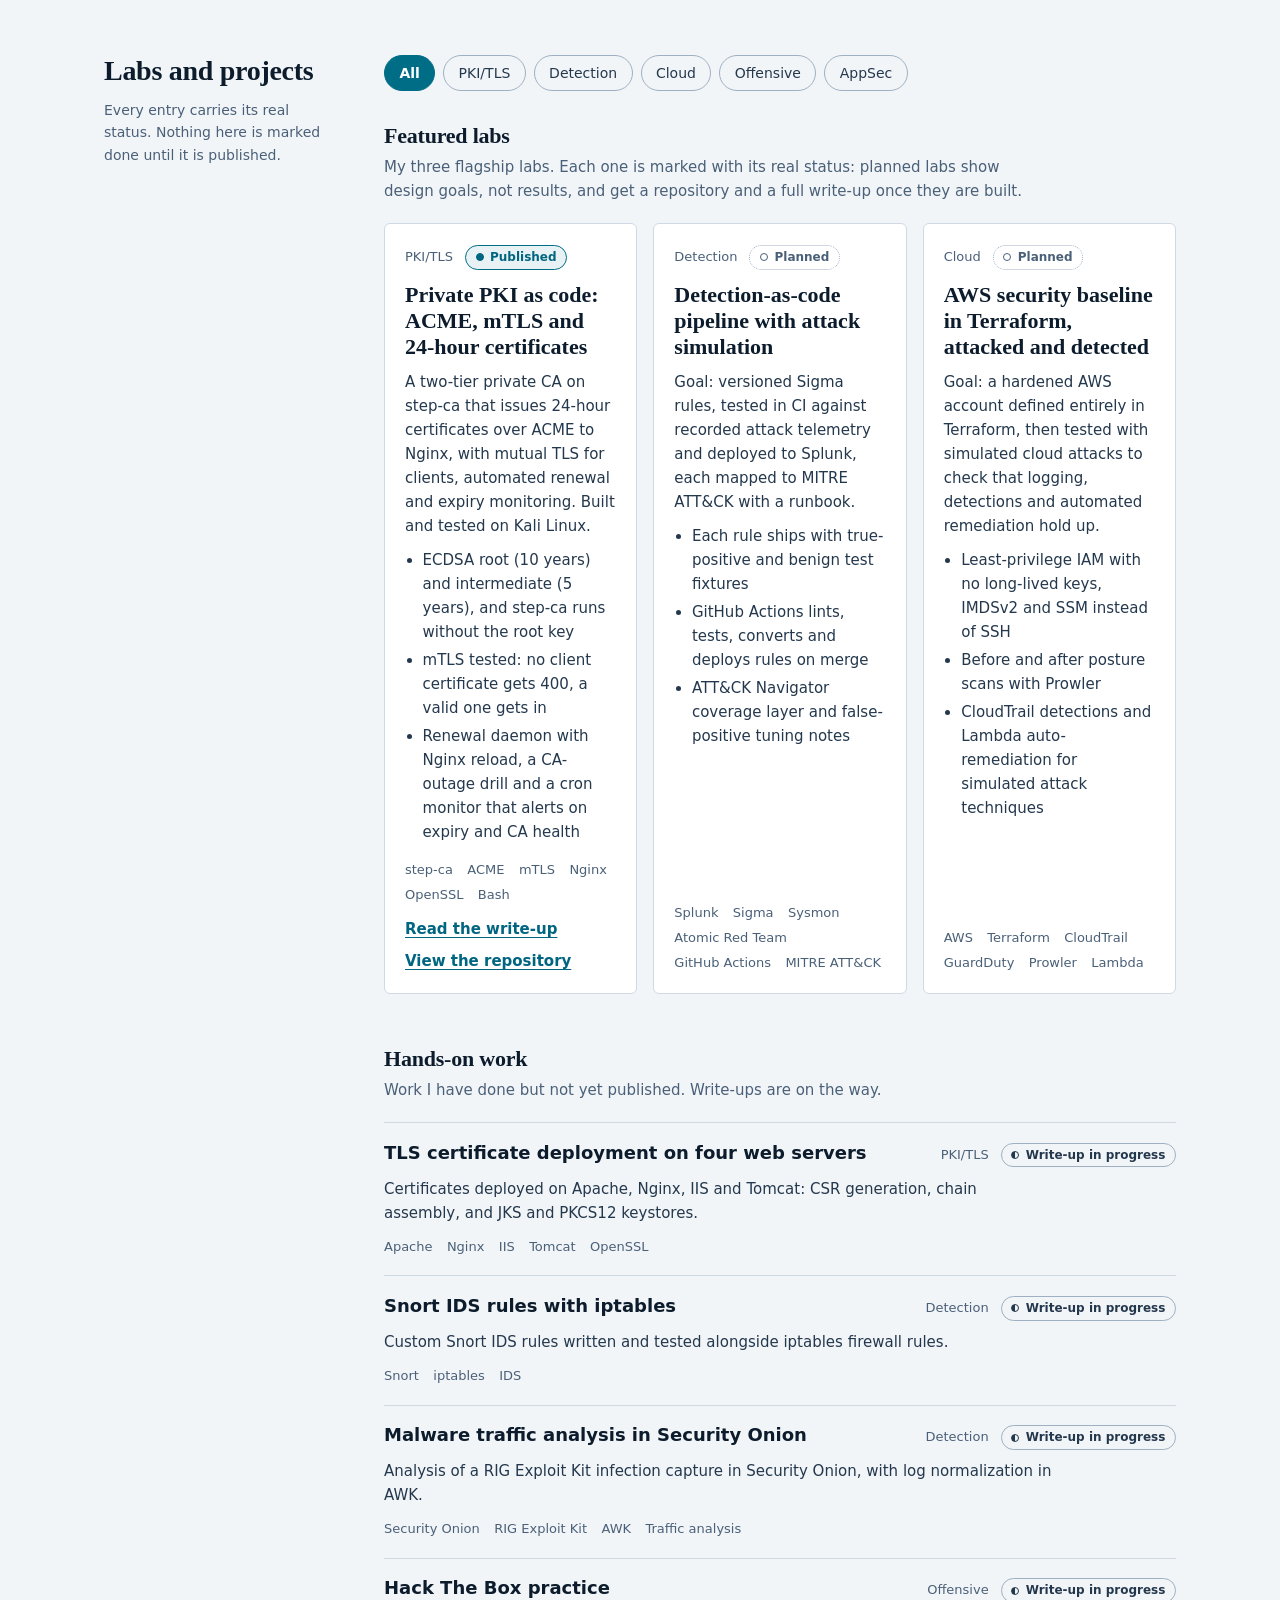
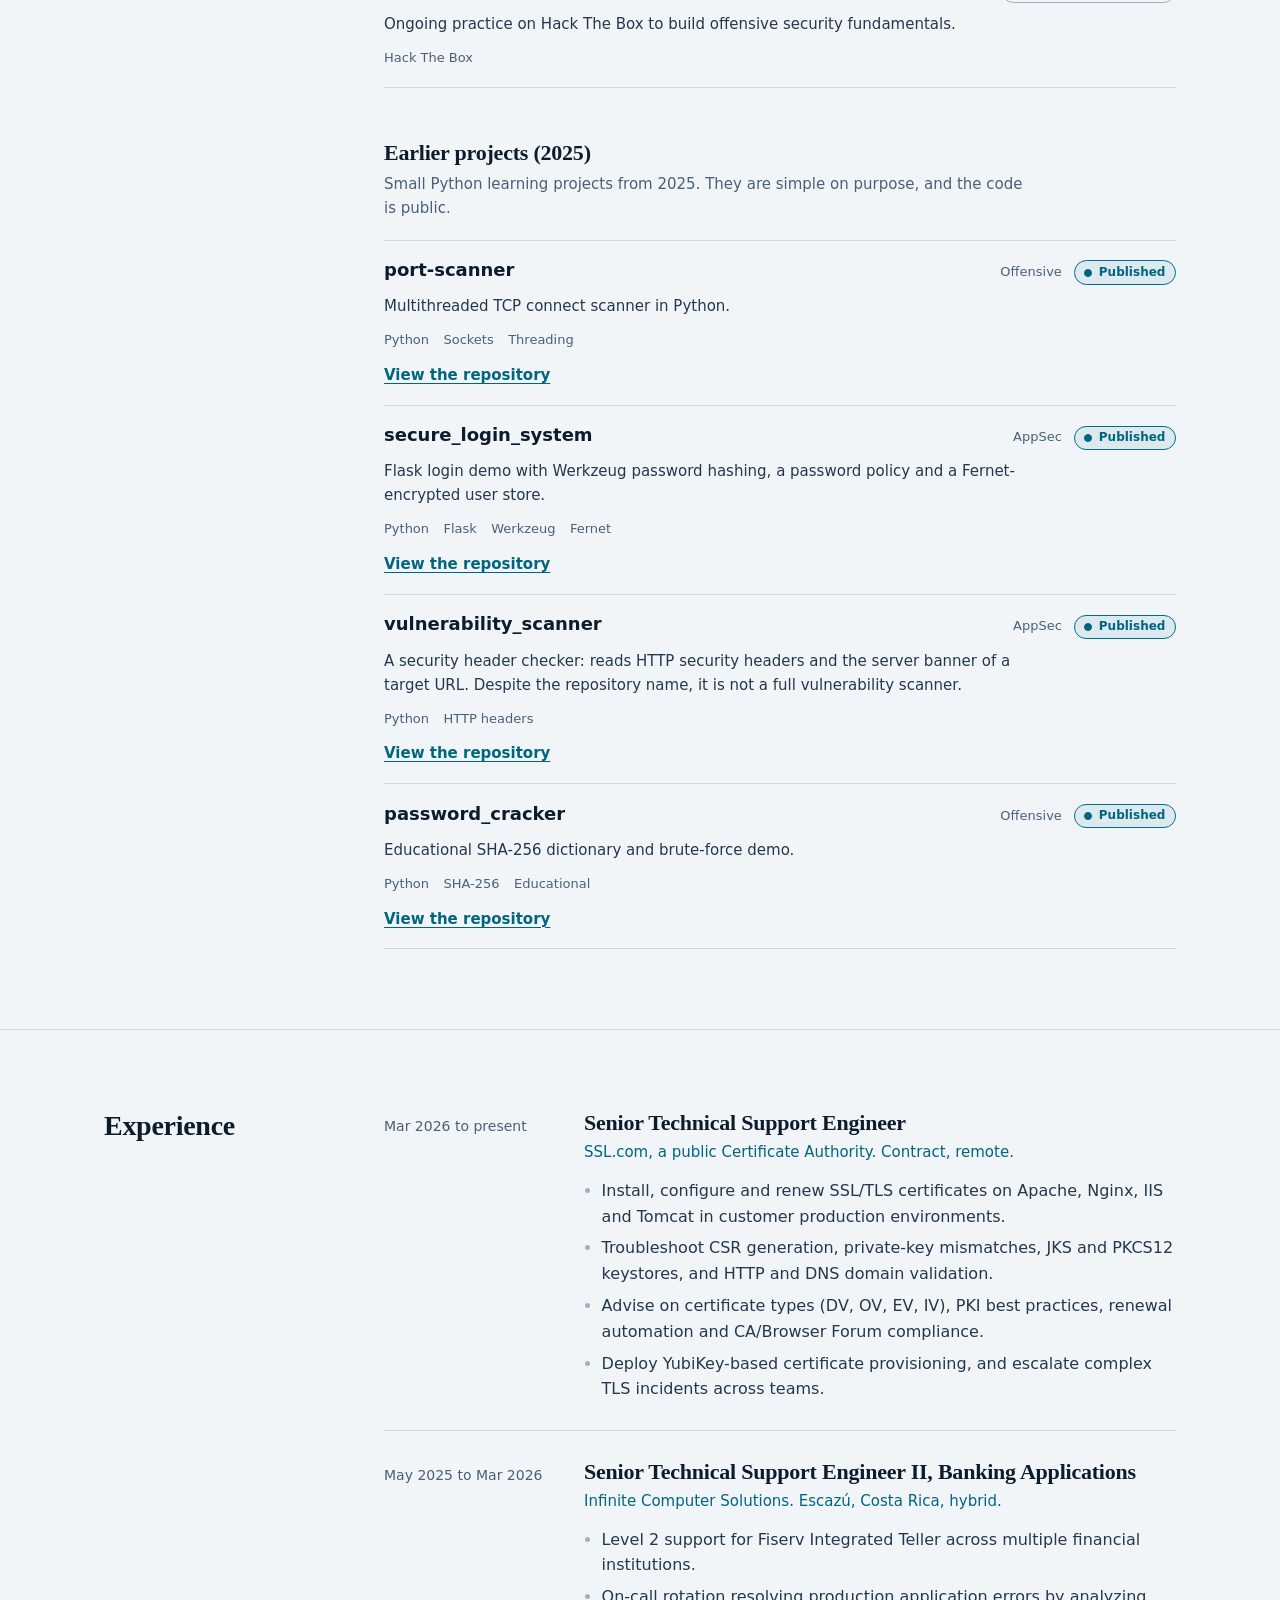
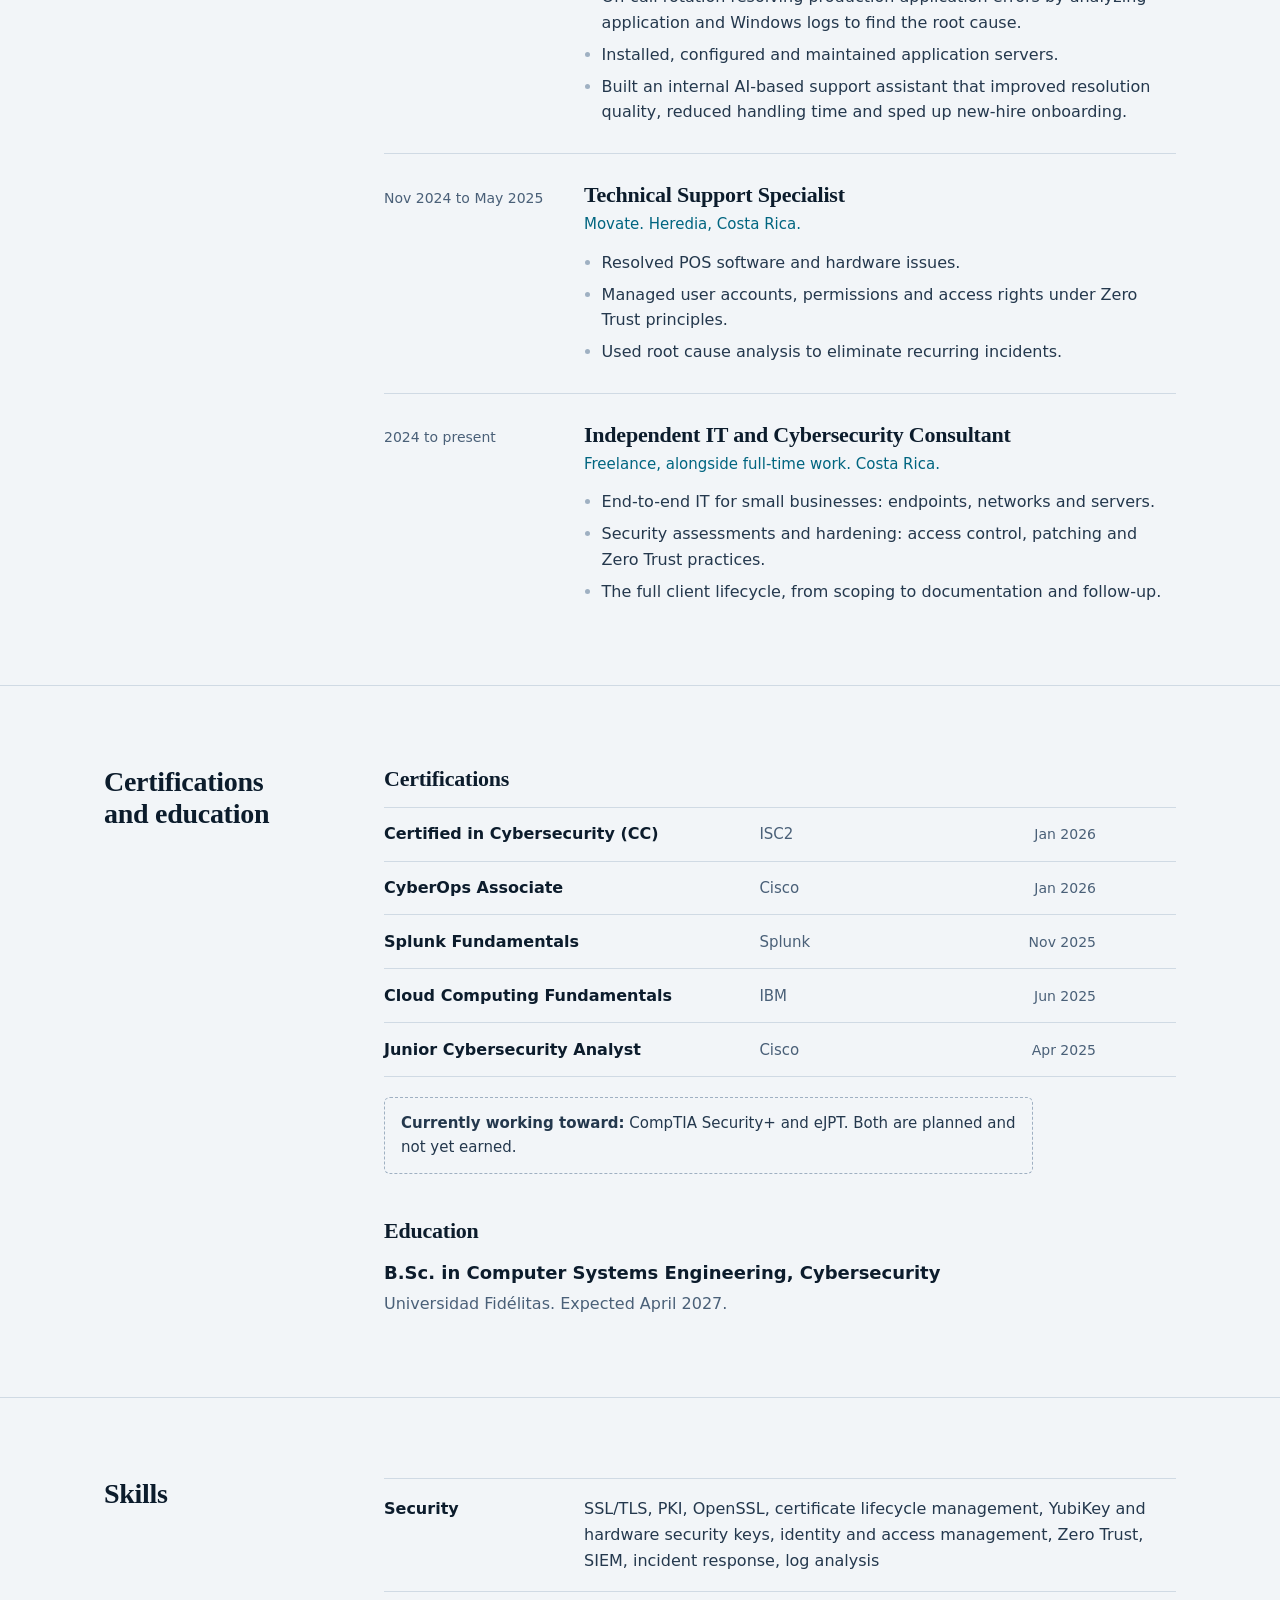
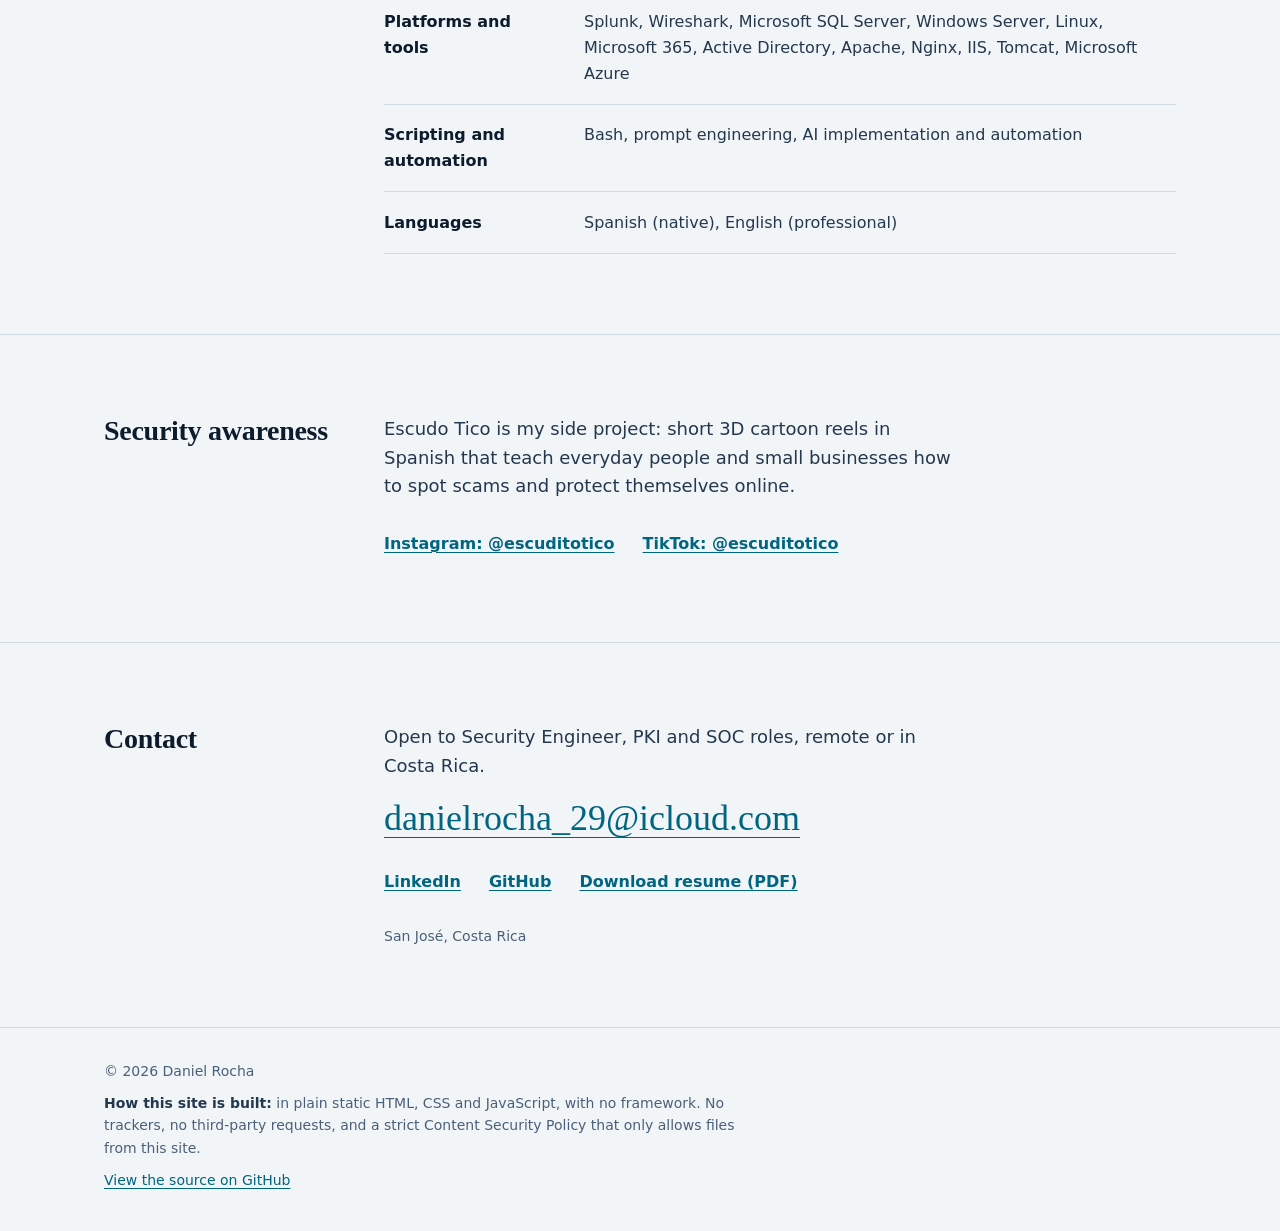
==== commit ec1a0897: "Hands-on work: remove AWS EC2 from TLS deployment entry Co-Authored-By: Claude Opus 5.5 <noreply@ant" ====
--- a/index.html
+++ b/index.html
@@ -267,13 +267,12 @@
             <h4 class="lab-title">TLS certificate deployment on four web servers</h4>
             <p class="lab-meta"><span class="category">PKI/TLS</span> <span class="badge badge--writeup">Write-up in progress</span></p>
           </div>
-          <p class="lab-summary">Certificates deployed on Apache, Nginx, IIS and Tomcat running on AWS EC2: CSR generation, chain assembly, and JKS and PKCS12 keystores.</p>
+          <p class="lab-summary">Certificates deployed on Apache, Nginx, IIS and Tomcat: CSR generation, chain assembly, and JKS and PKCS12 keystores.</p>
           <ul class="tags" aria-label="Tools and topics">
             <li>Apache</li>
             <li>Nginx</li>
             <li>IIS</li>
             <li>Tomcat</li>
-            <li>AWS EC2</li>
             <li>OpenSSL</li>
           </ul>
         </li>
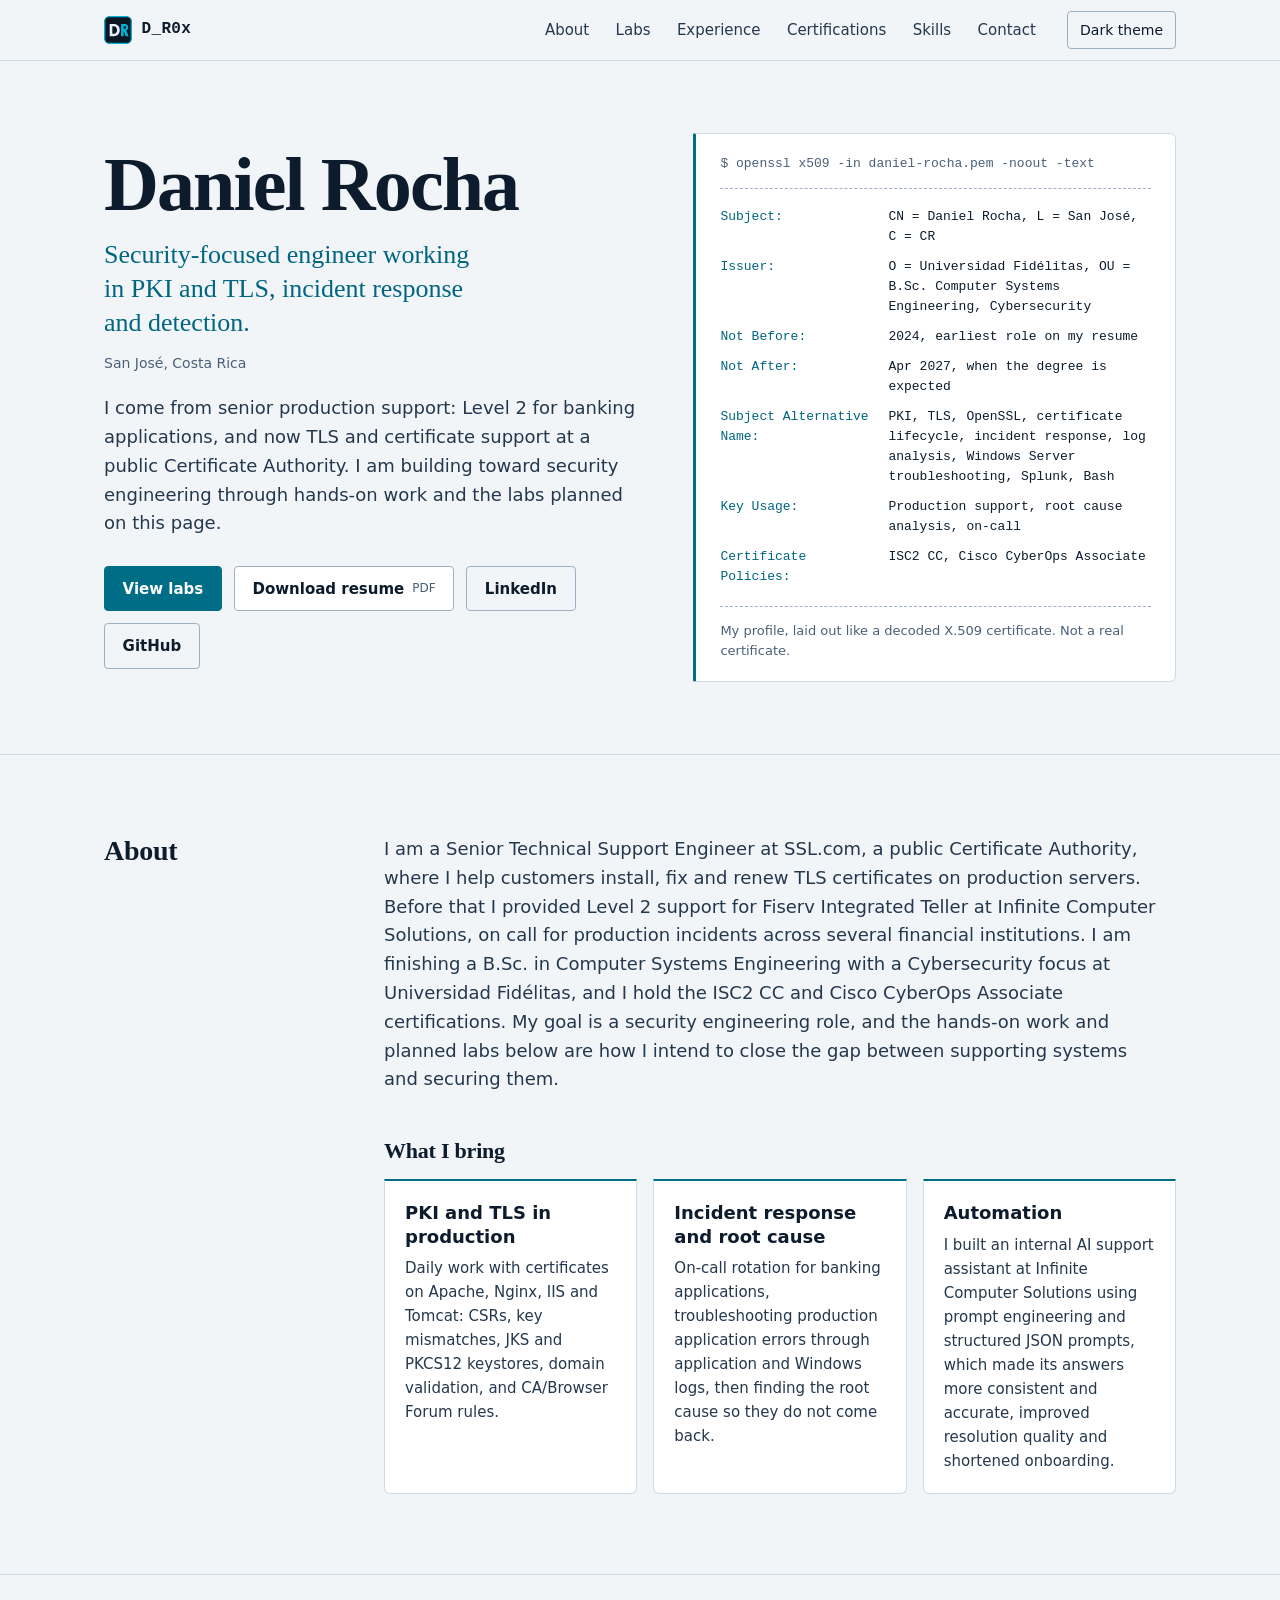
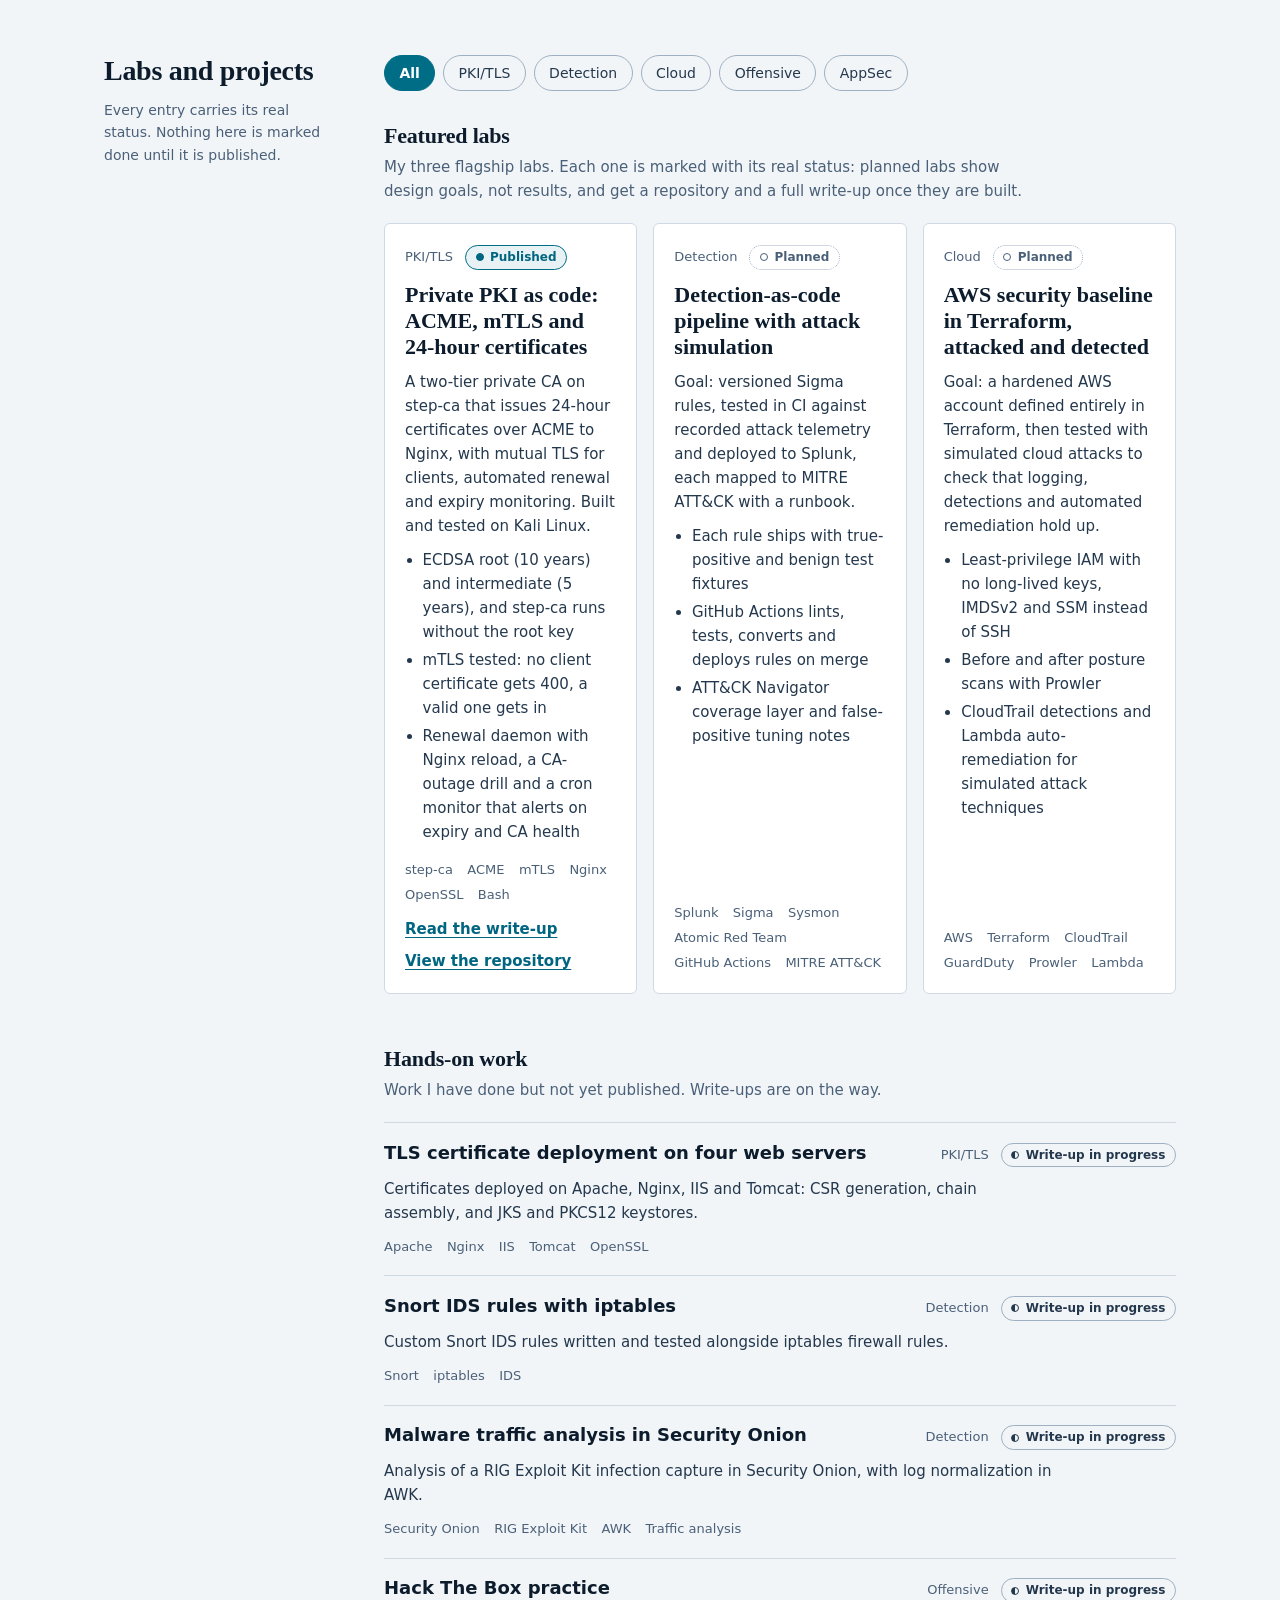
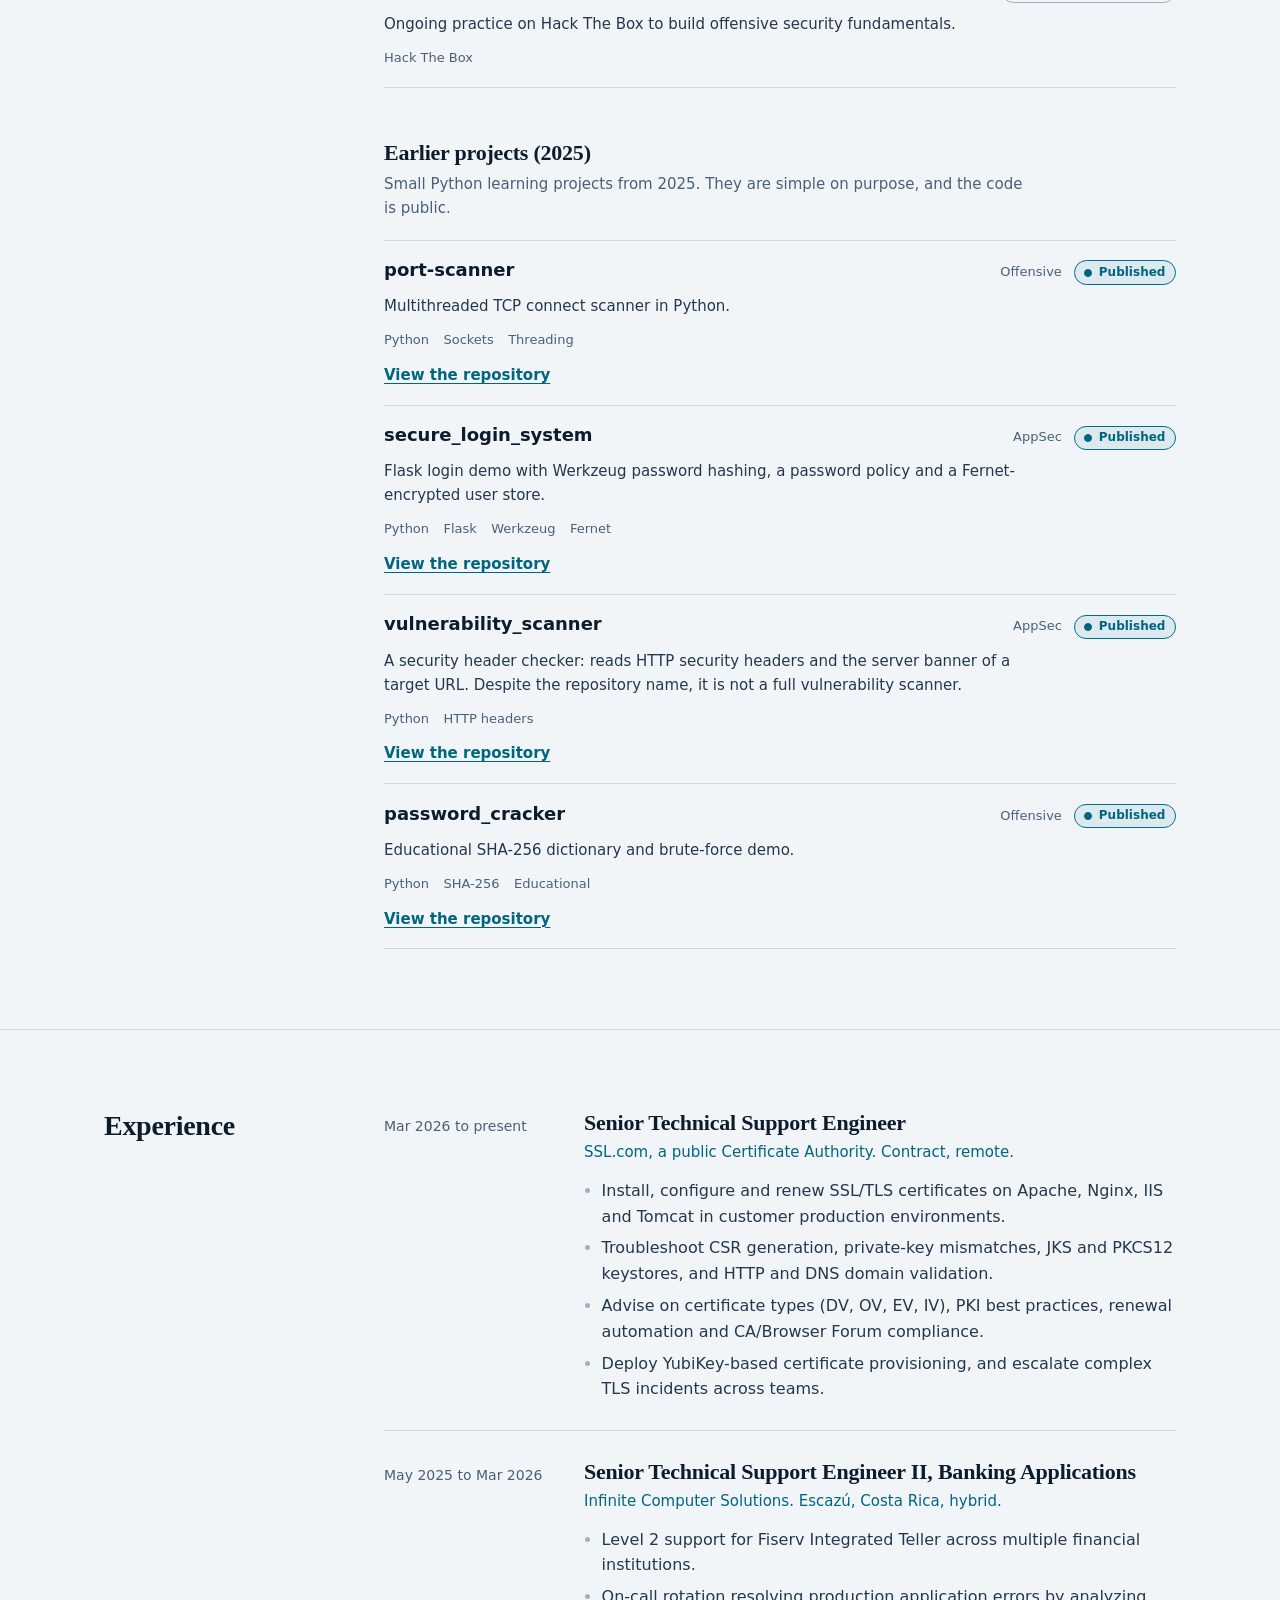
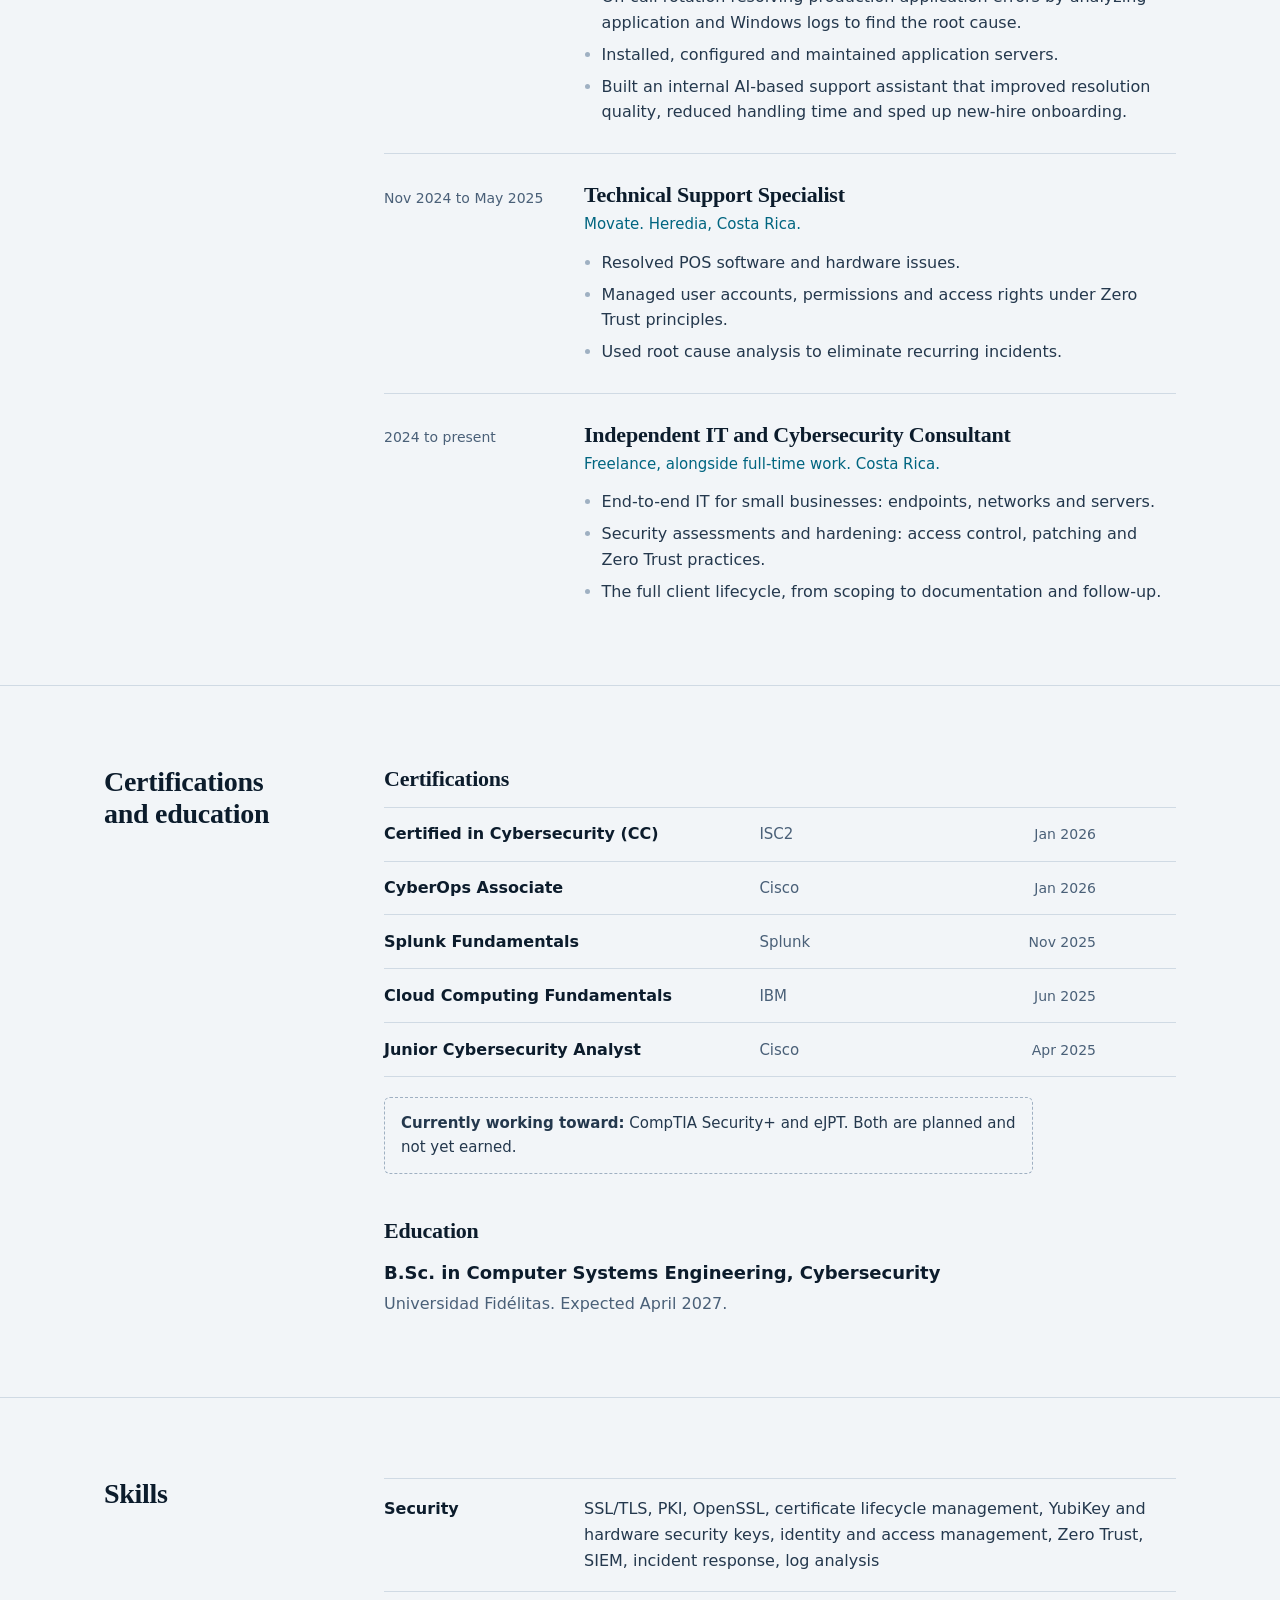
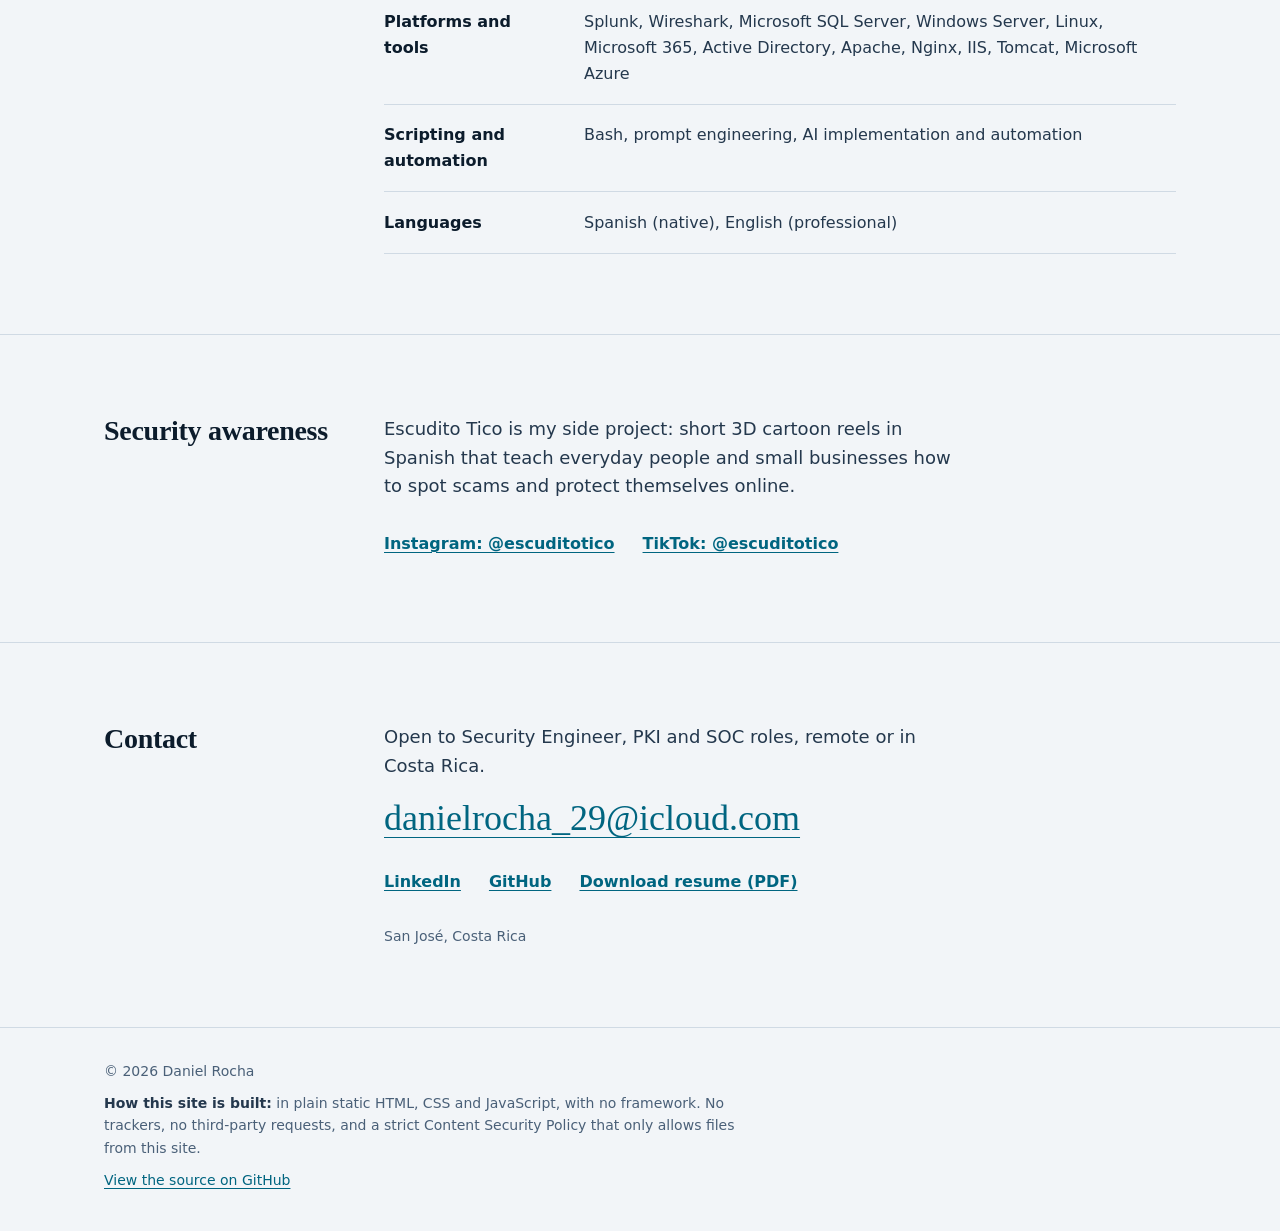
==== commit 683dc186: "Fix side project name: Escudito Tico Co-Authored-By: Claude Opus 5.5 <noreply@anthropic.com> Claude-" ====
--- a/index.html
+++ b/index.html
@@ -532,7 +532,7 @@
           <h2 id="outreach-title">Security awareness</h2>
         </div>
         <div class="section-body">
-          <p class="contact-lead">Escudo Tico is my side project: short 3D cartoon reels in Spanish that teach everyday people and small businesses how to spot scams and protect themselves online.</p>
+          <p class="contact-lead">Escudito Tico is my side project: short 3D cartoon reels in Spanish that teach everyday people and small businesses how to spot scams and protect themselves online.</p>
           <ul class="contact-links">
             <li><a href="https://www.instagram.com/escuditotico/" rel="noopener noreferrer">Instagram: @escuditotico</a></li>
             <li><a href="https://www.tiktok.com/@escuditotico" rel="noopener noreferrer">TikTok: @escuditotico</a></li>
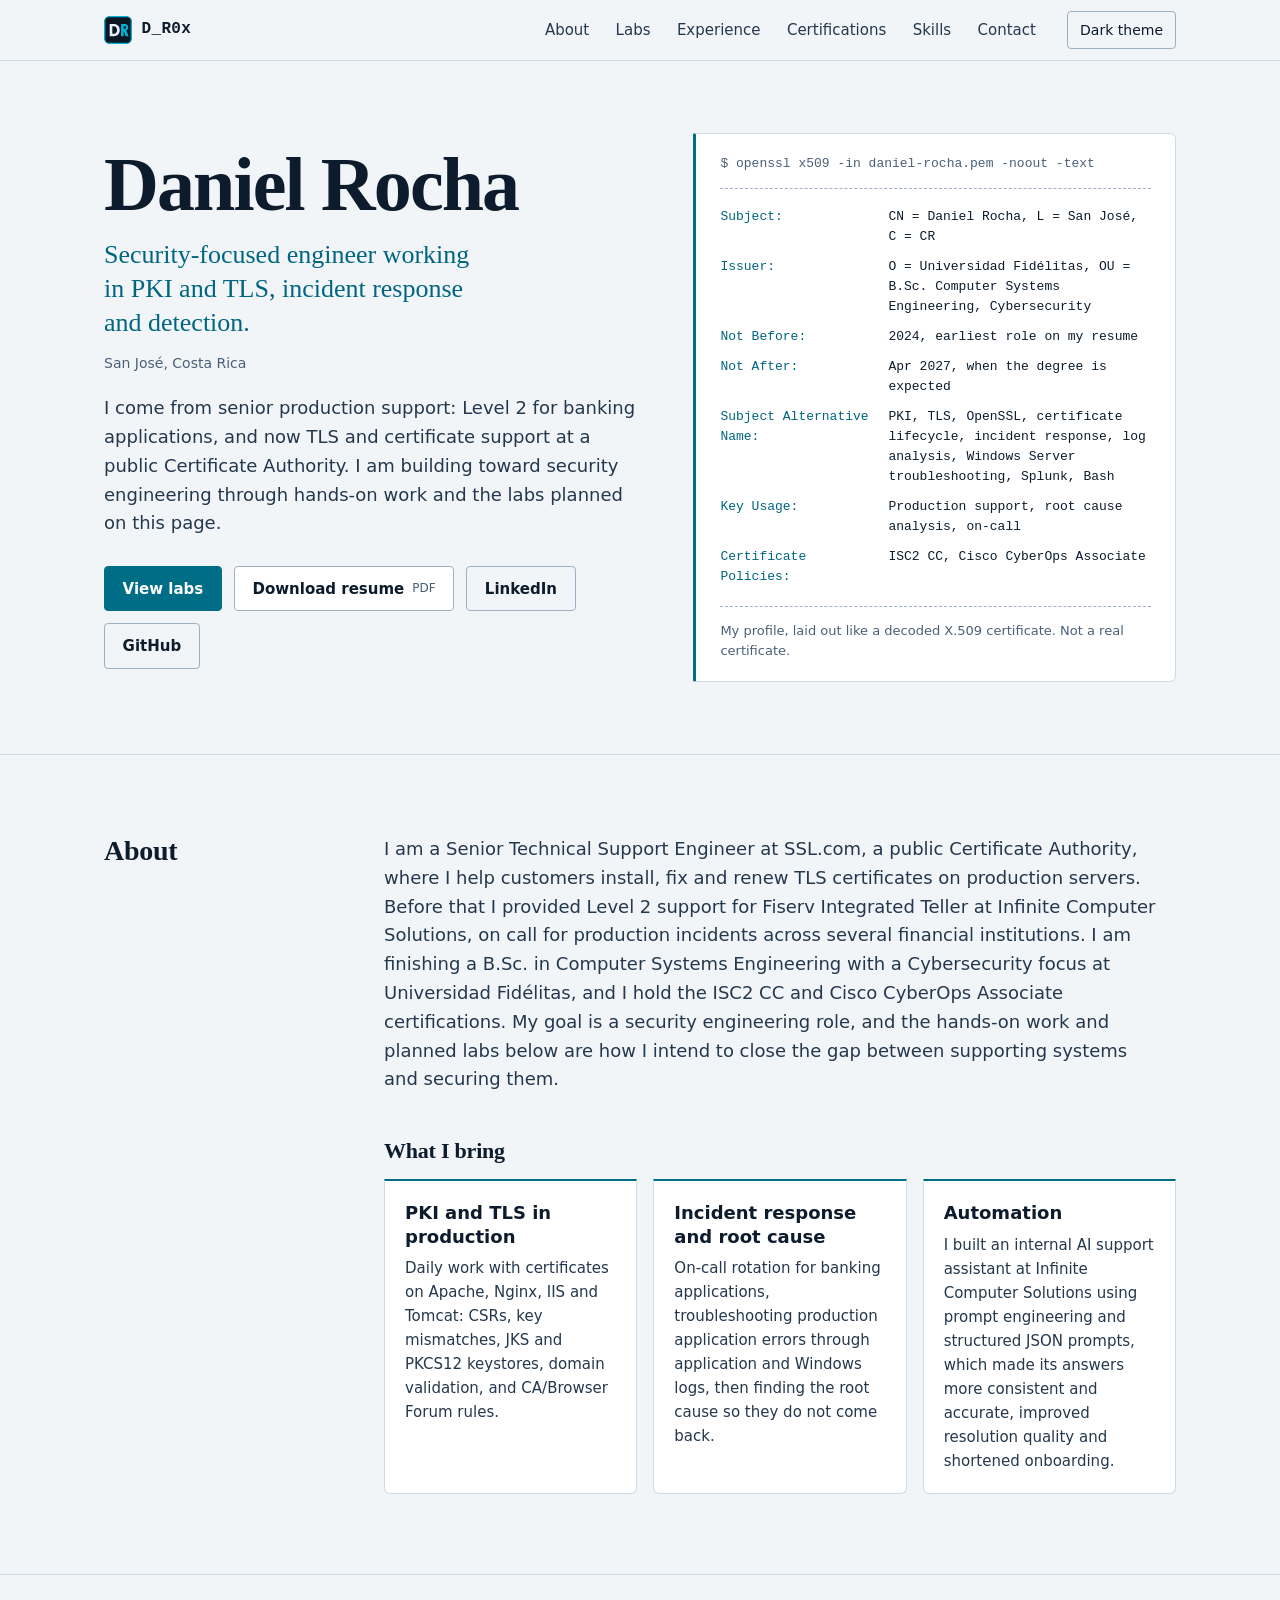
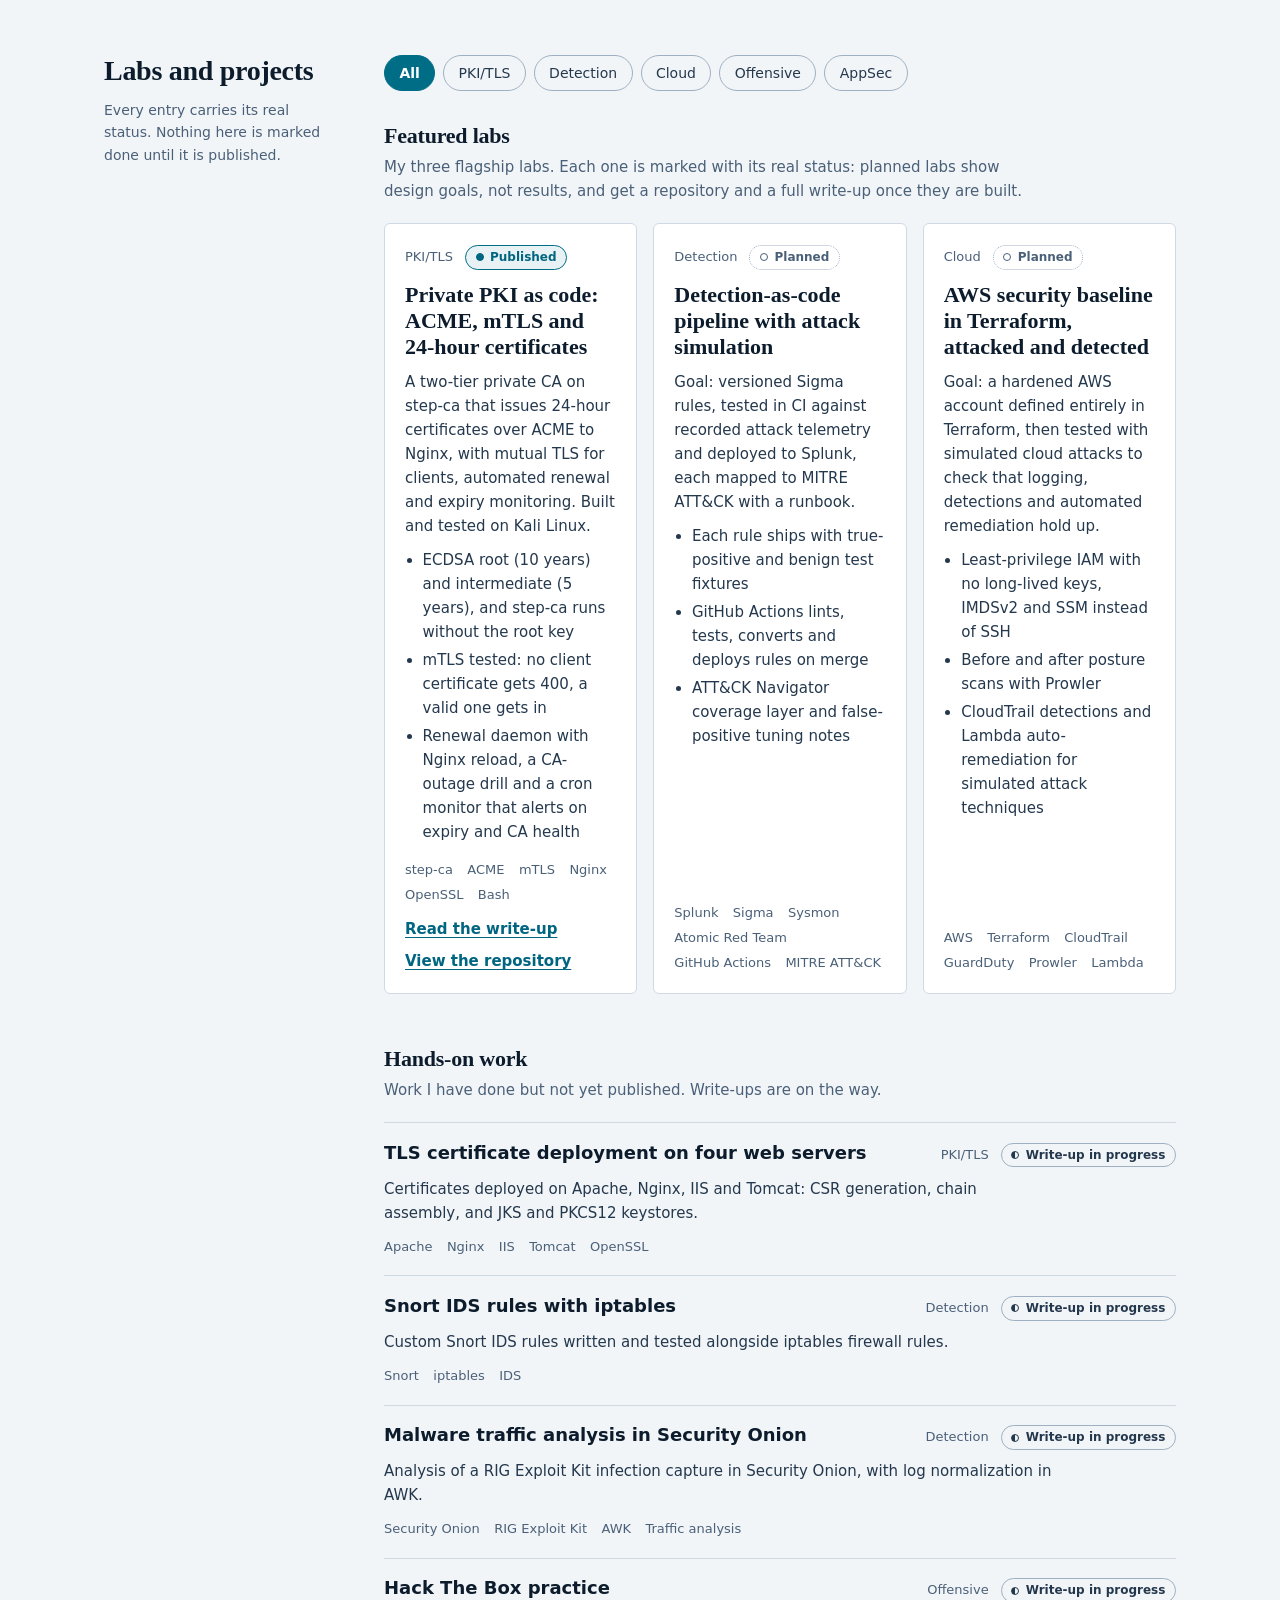
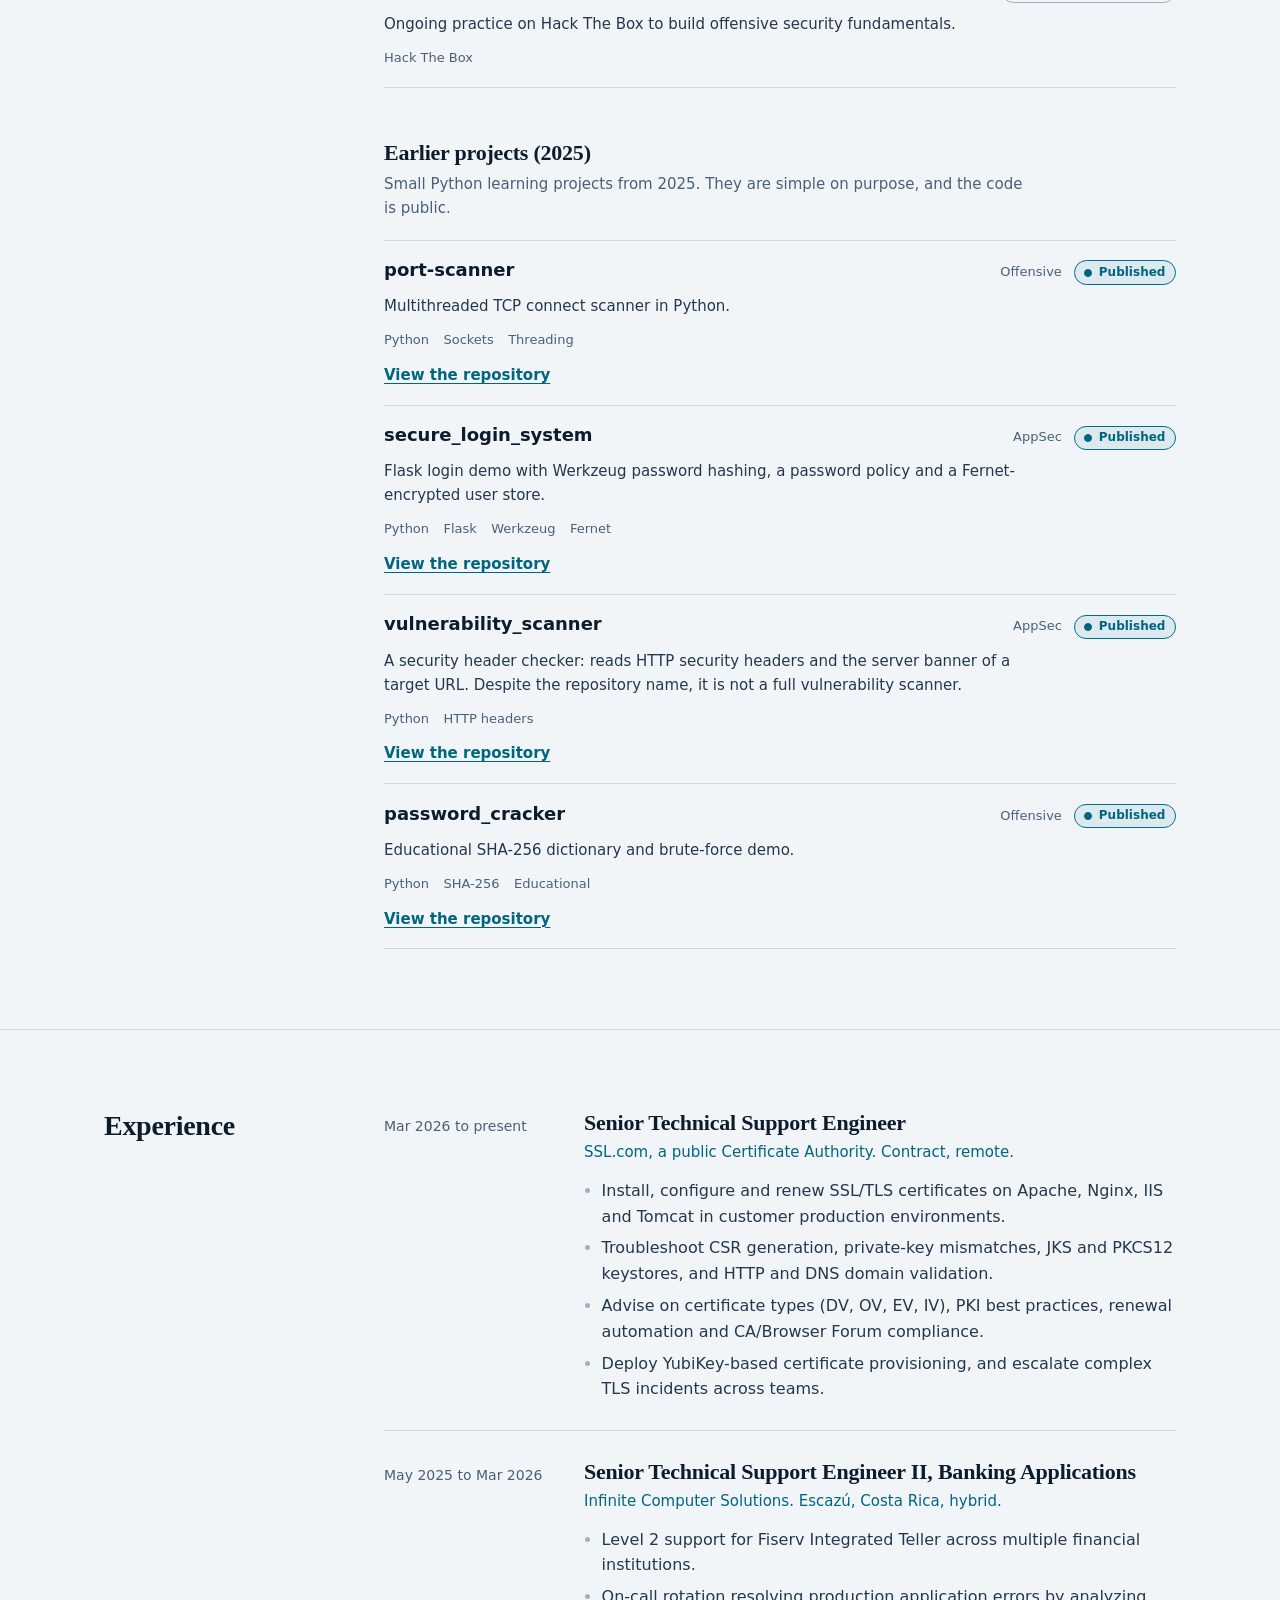
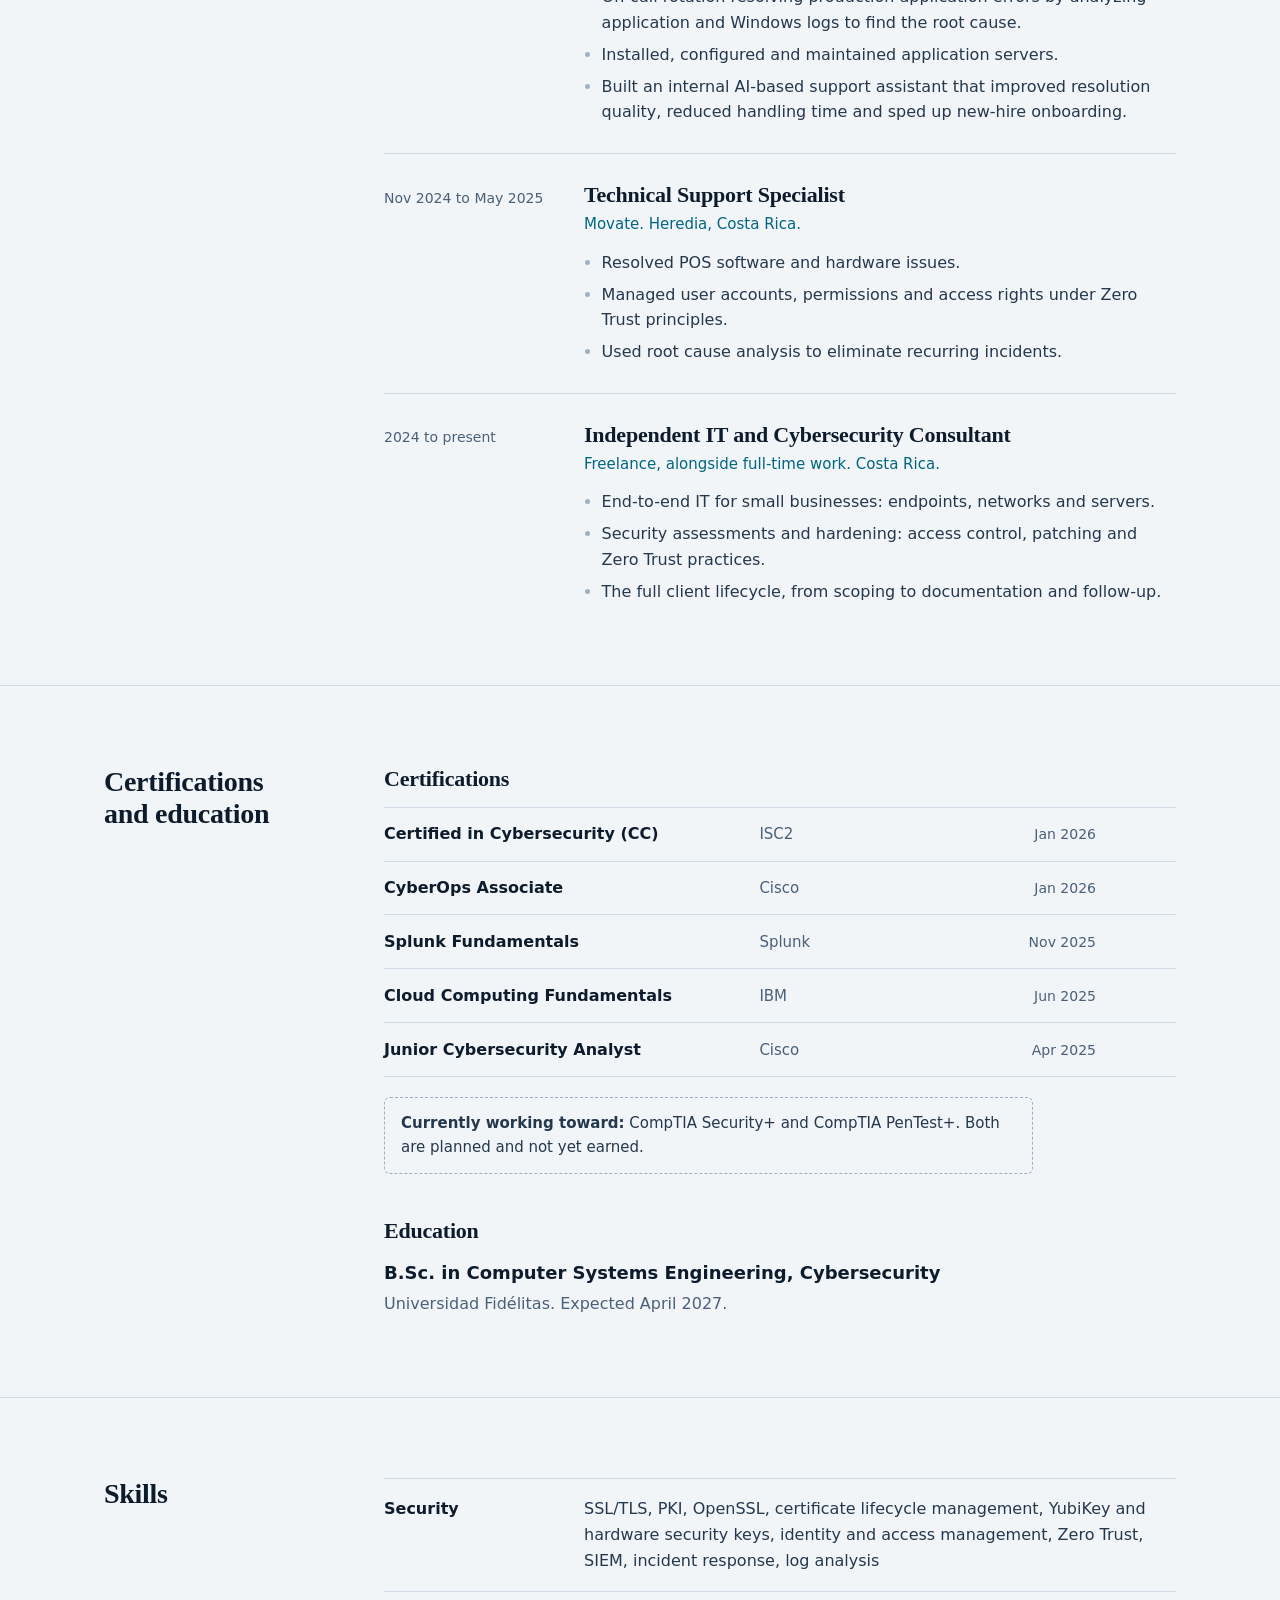
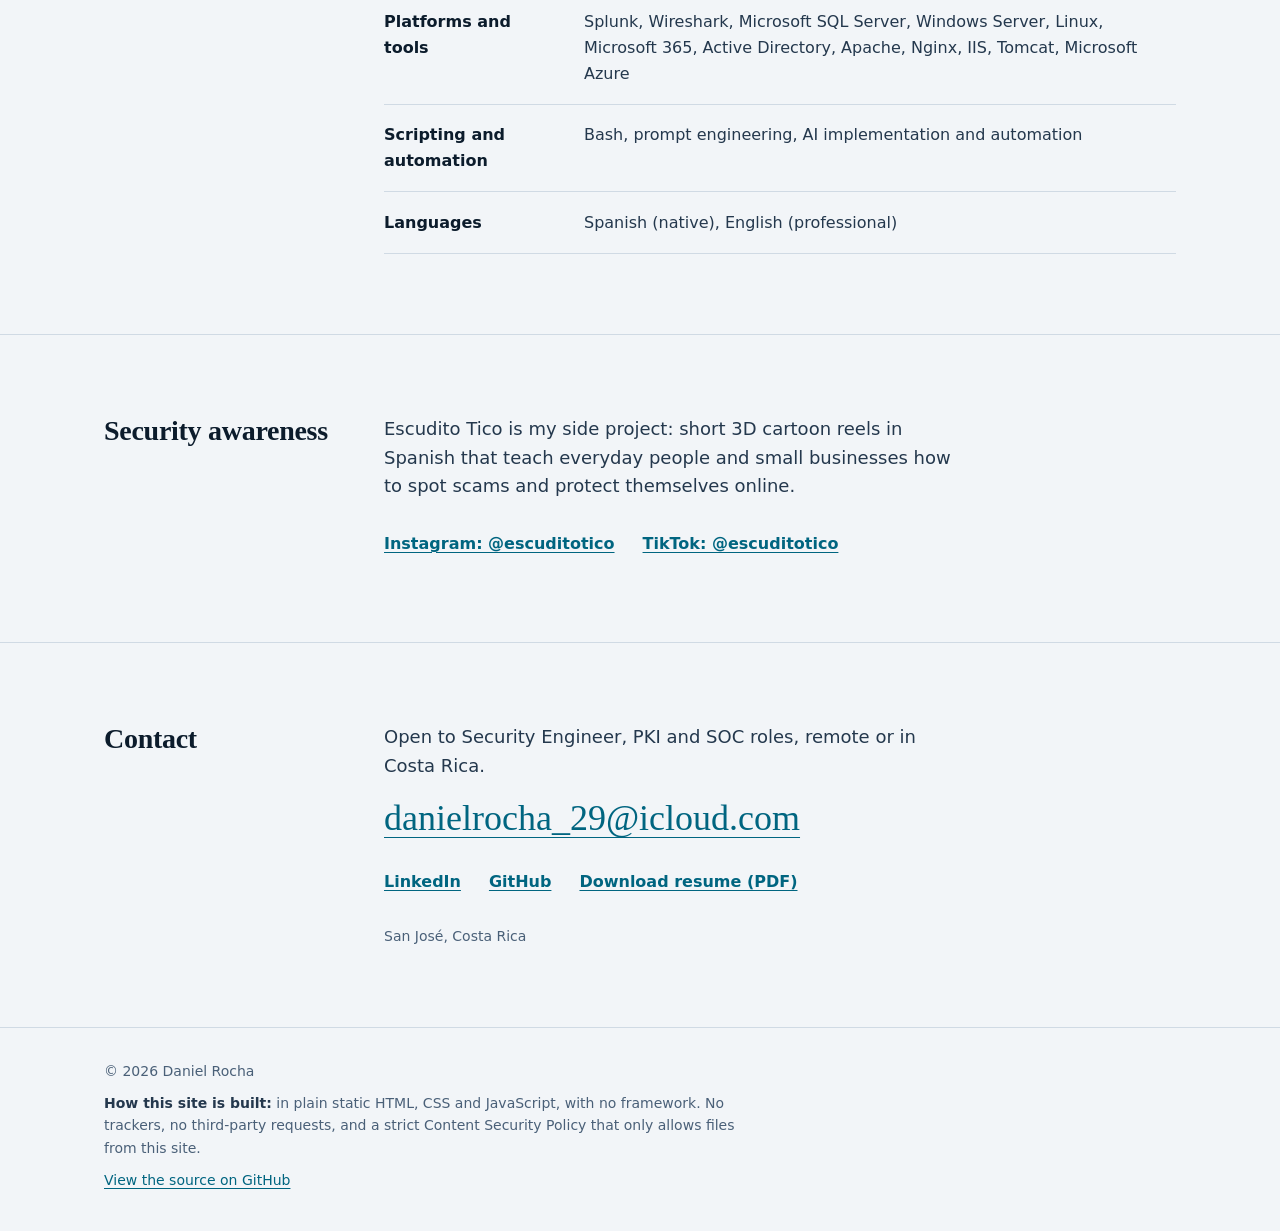
==== commit 3aaf388f: "Certifications: working toward CompTIA PenTest+ instead of eJPT Co-Authored-By: Claude Opus 5.5 <nor" ====
--- a/index.html
+++ b/index.html
@@ -485,7 +485,7 @@
         </li>
       <!-- END:certs -->
           </ul>
-          <p class="toward"><strong>Currently working toward:</strong> CompTIA Security+ and eJPT. Both are planned and not yet earned.</p>
+          <p class="toward"><strong>Currently working toward:</strong> CompTIA Security+ and CompTIA PenTest+. Both are planned and not yet earned.</p>
 
           <h3 class="subhead">Education</h3>
           <div class="education">
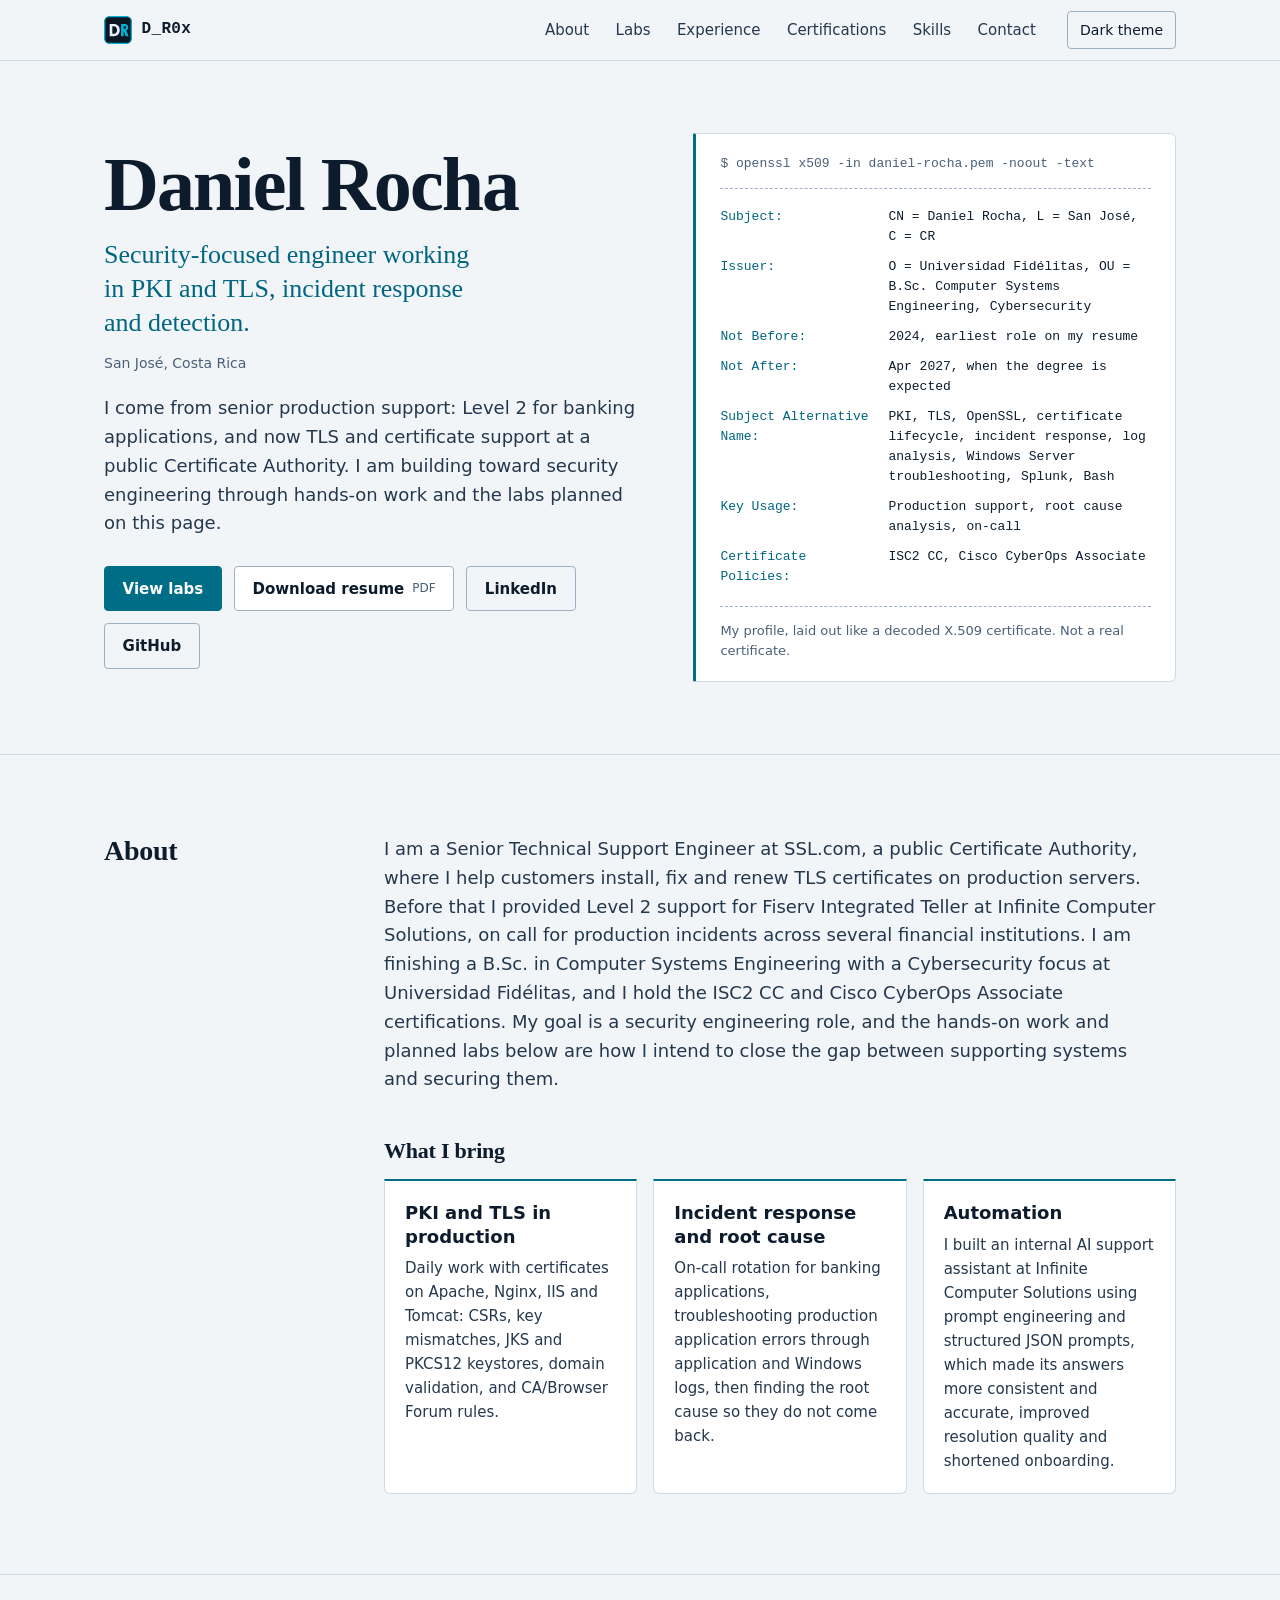
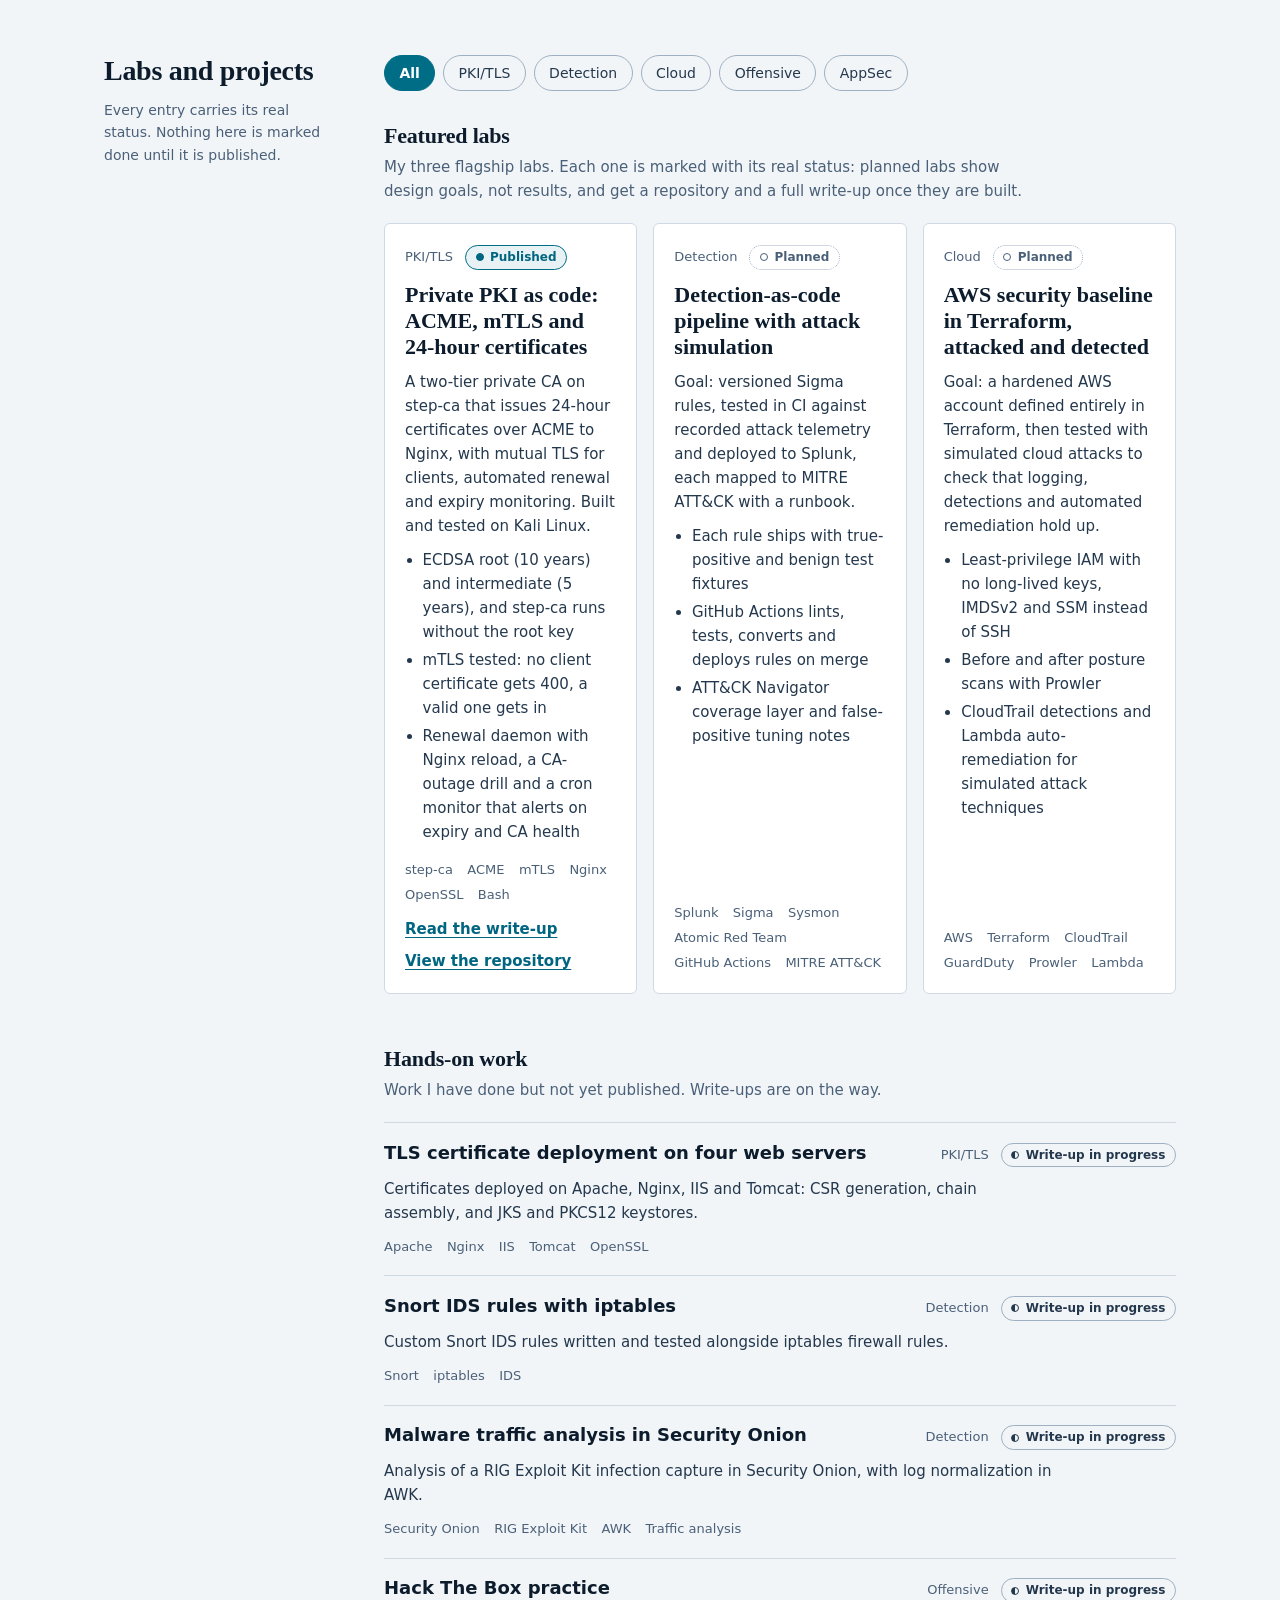
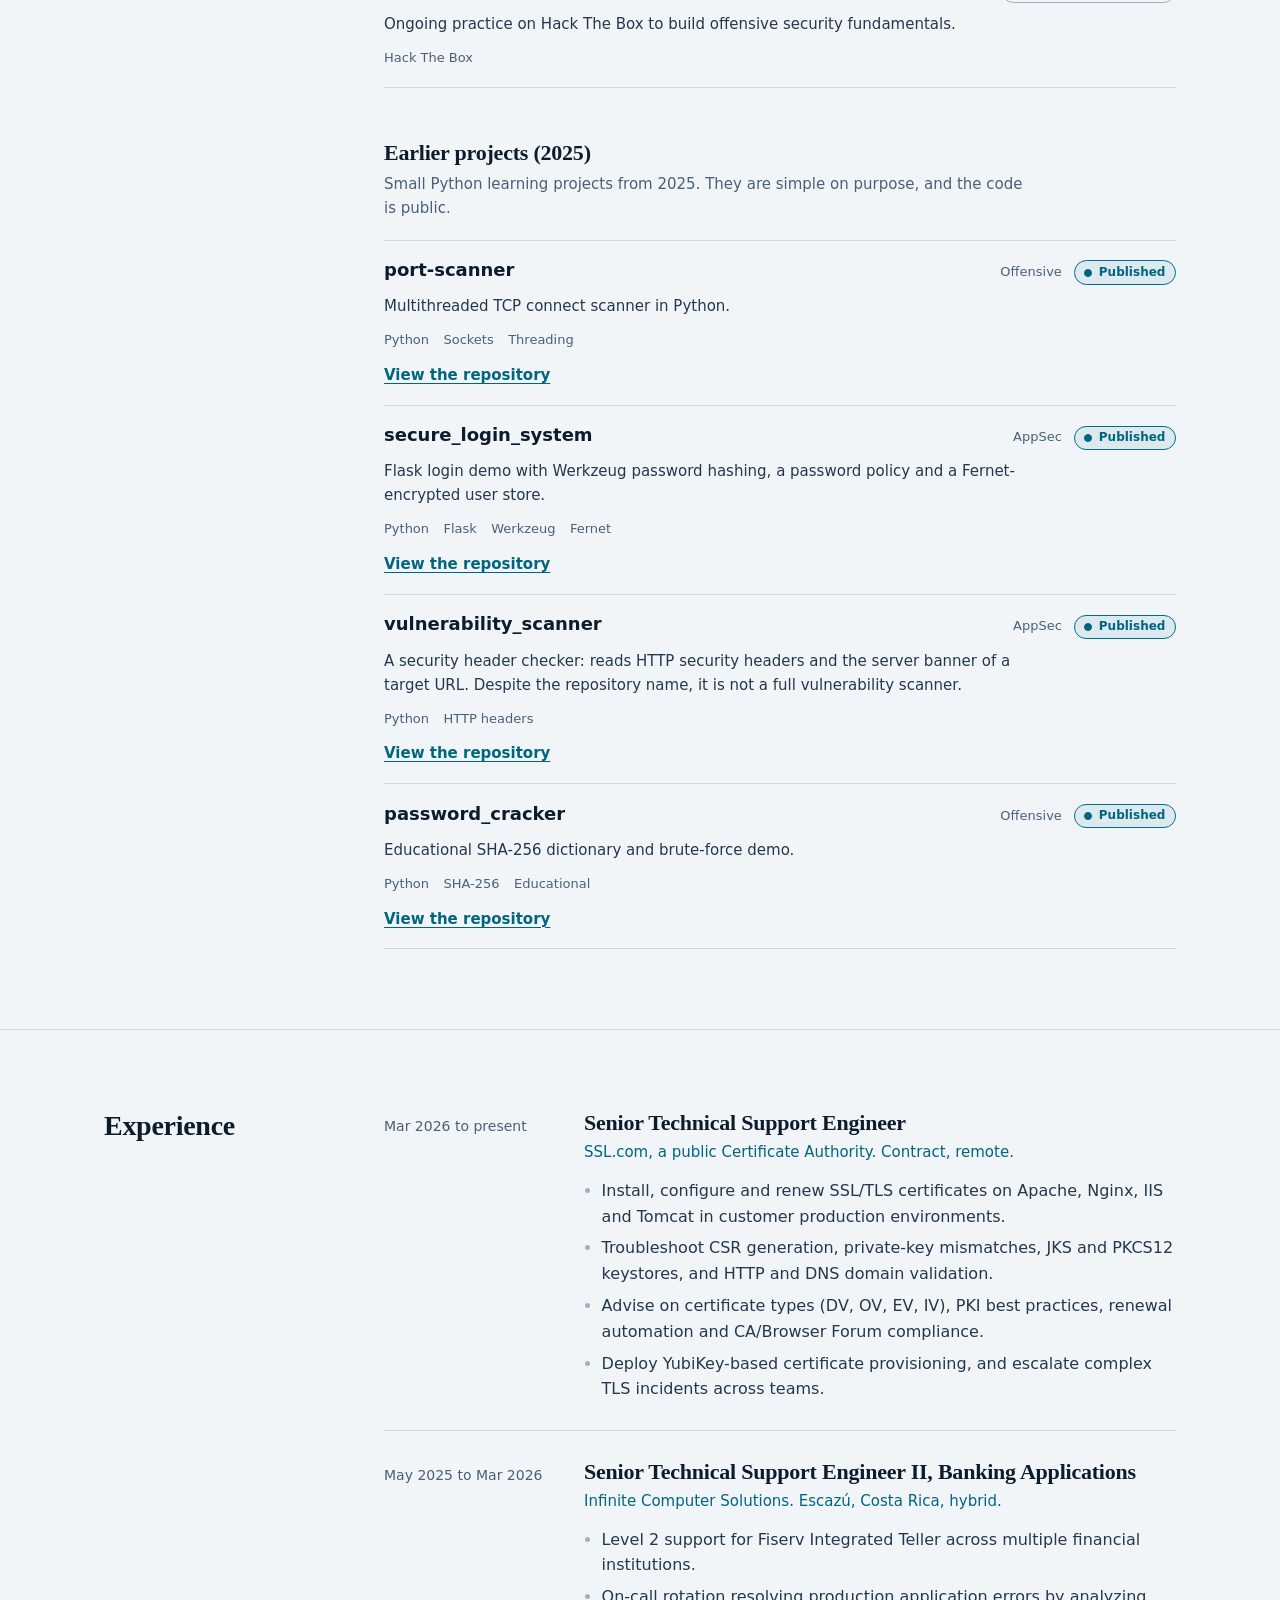
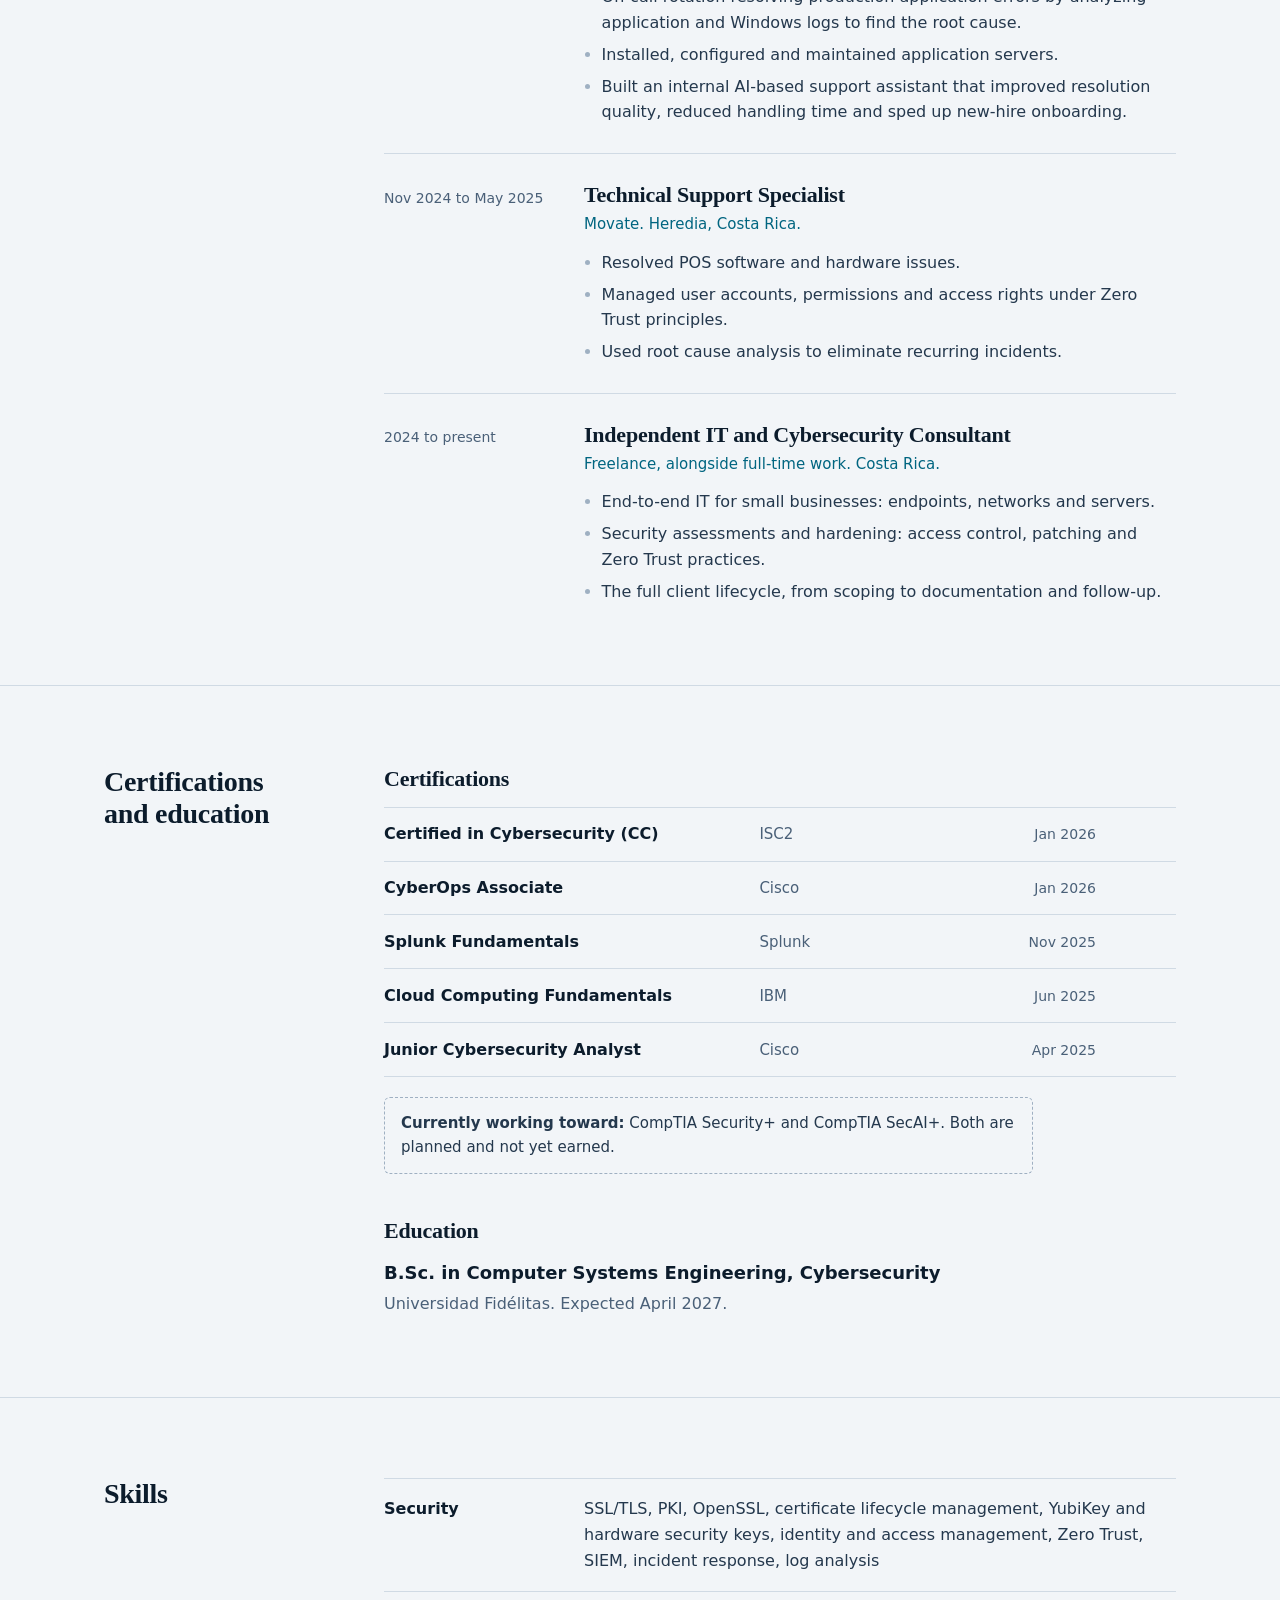
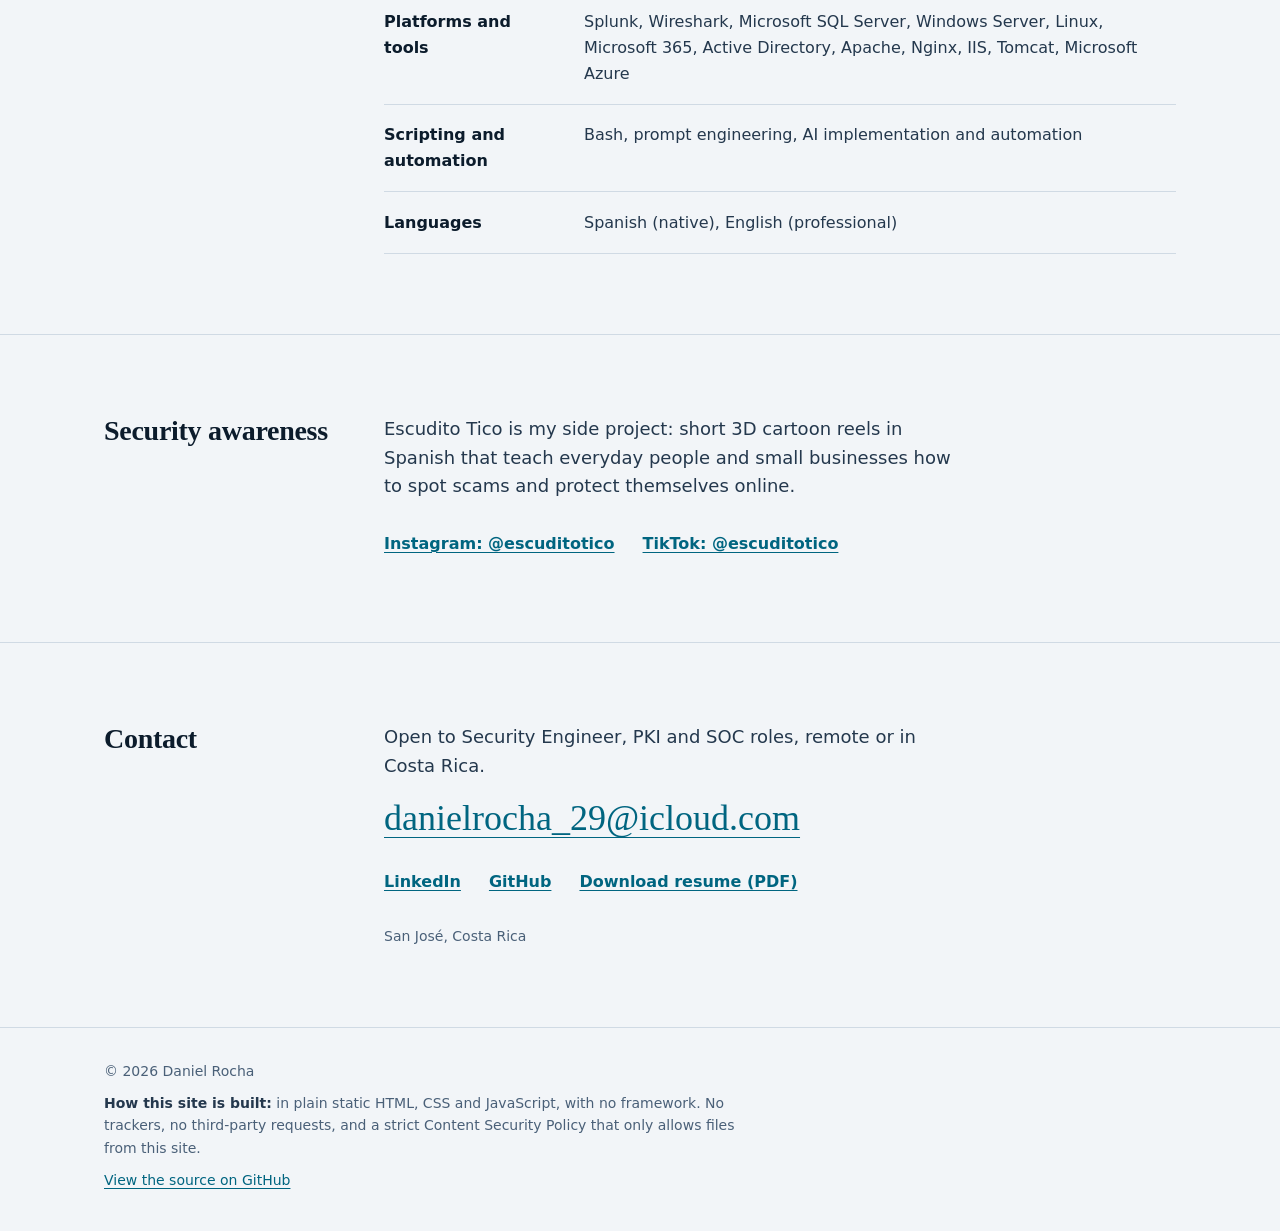
==== commit eb12a3fb: "Certifications: working toward CompTIA SecAI+ Co-Authored-By: Claude Opus 5.5 <noreply@anthropic.com" ====
--- a/index.html
+++ b/index.html
@@ -485,7 +485,7 @@
         </li>
       <!-- END:certs -->
           </ul>
-          <p class="toward"><strong>Currently working toward:</strong> CompTIA Security+ and CompTIA PenTest+. Both are planned and not yet earned.</p>
+          <p class="toward"><strong>Currently working toward:</strong> CompTIA Security+ and CompTIA SecAI+. Both are planned and not yet earned.</p>
 
           <h3 class="subhead">Education</h3>
           <div class="education">
